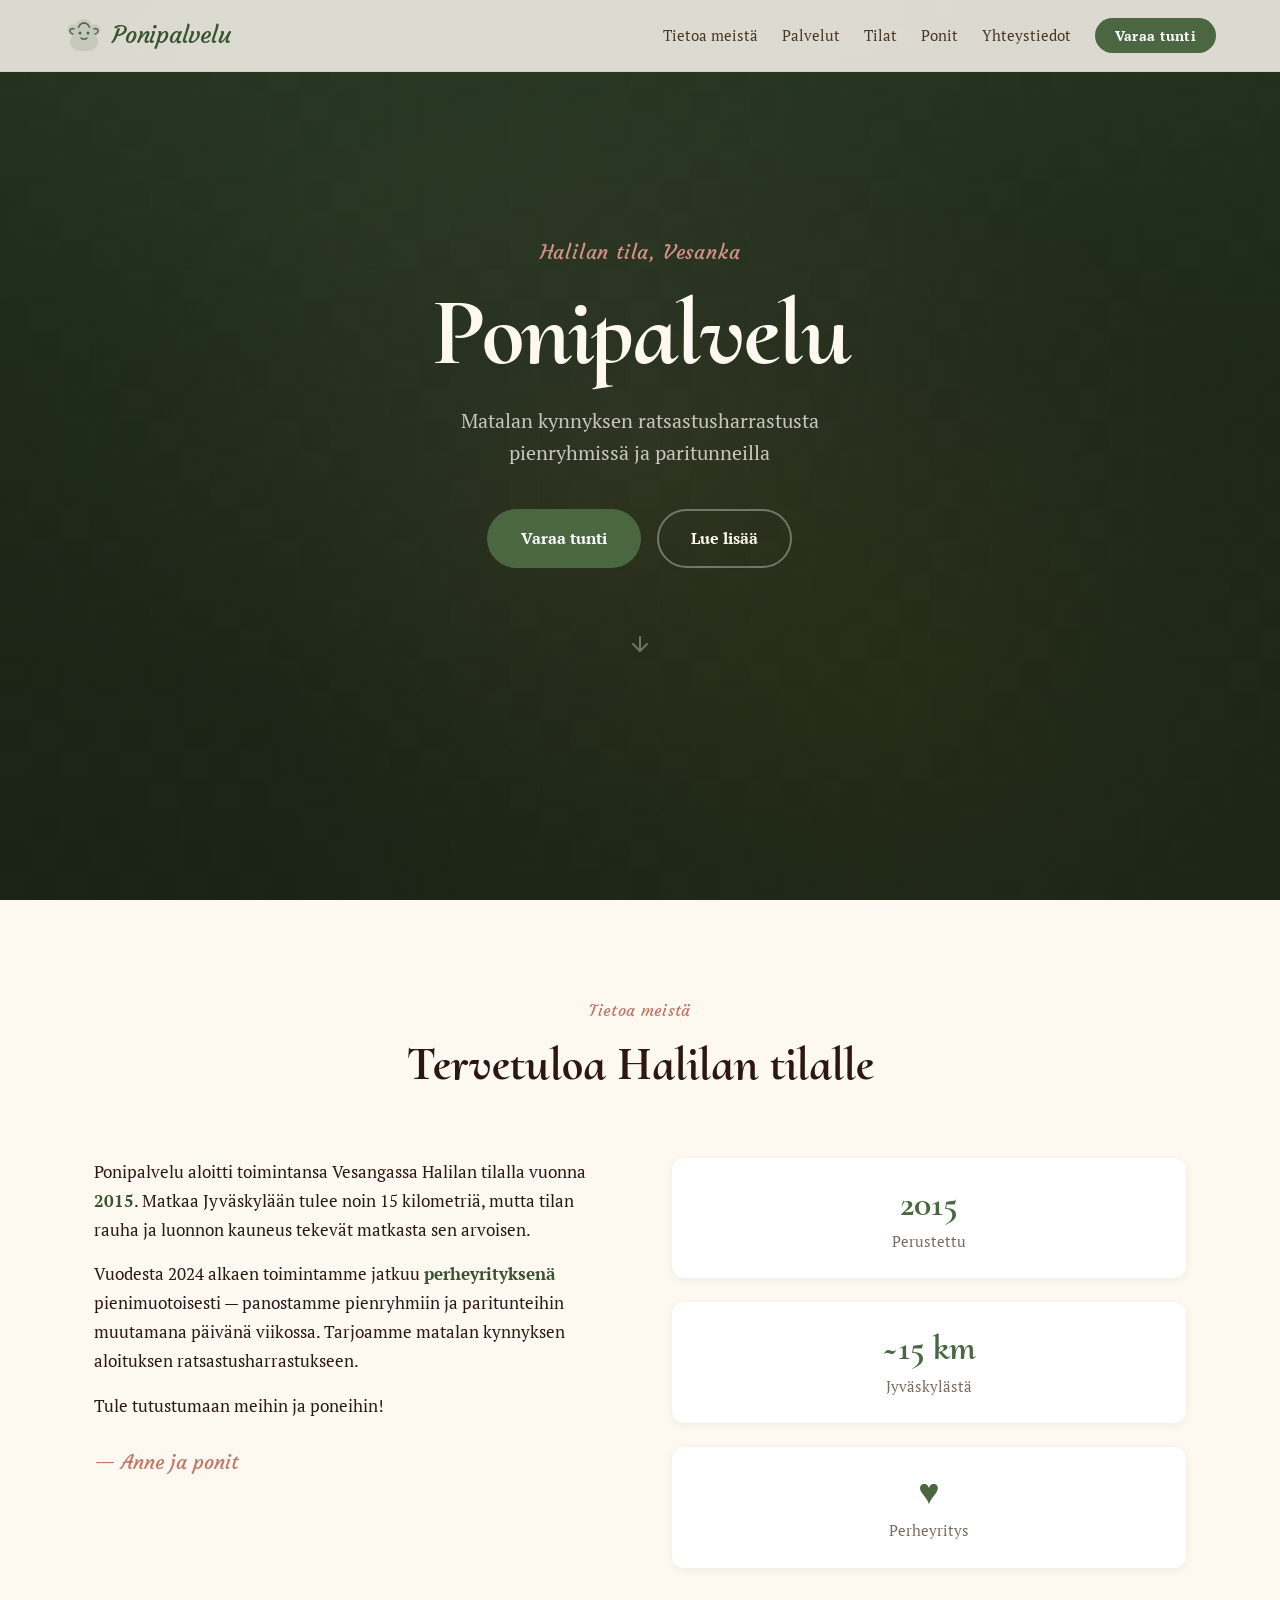
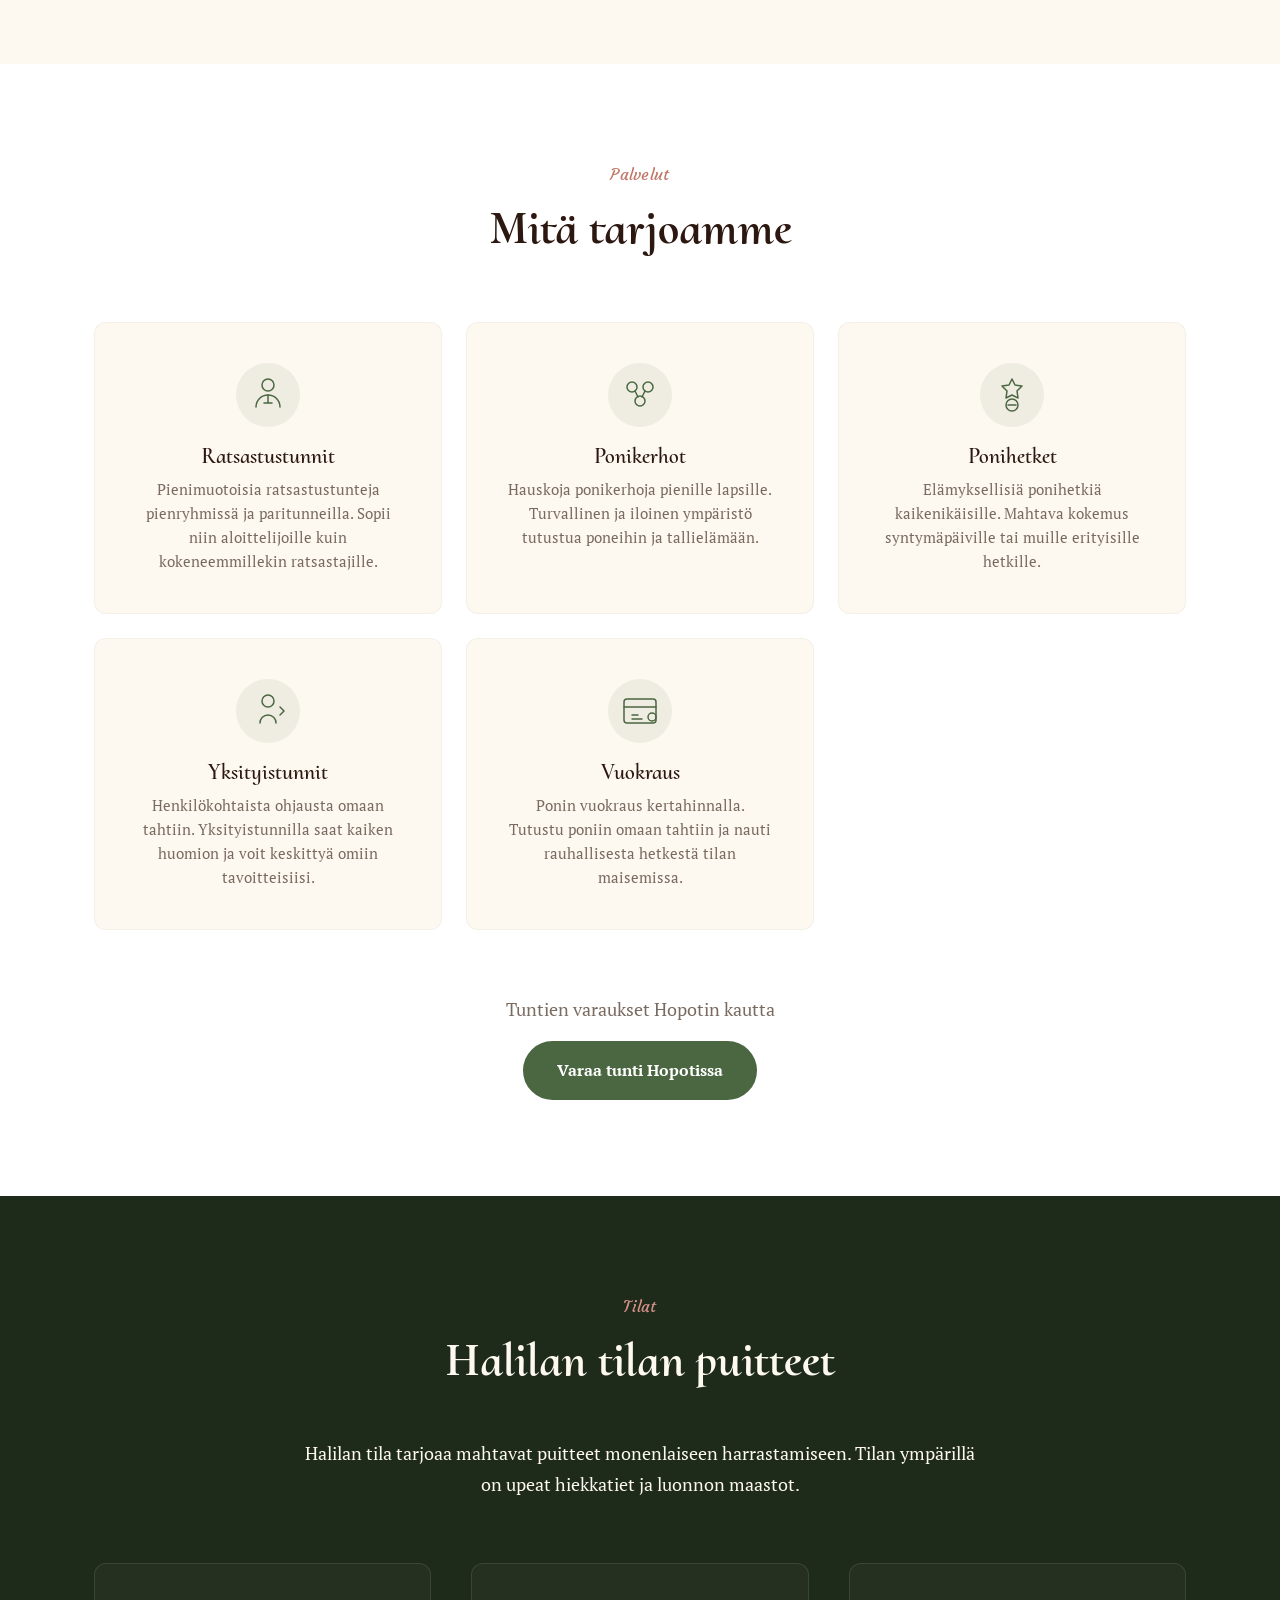
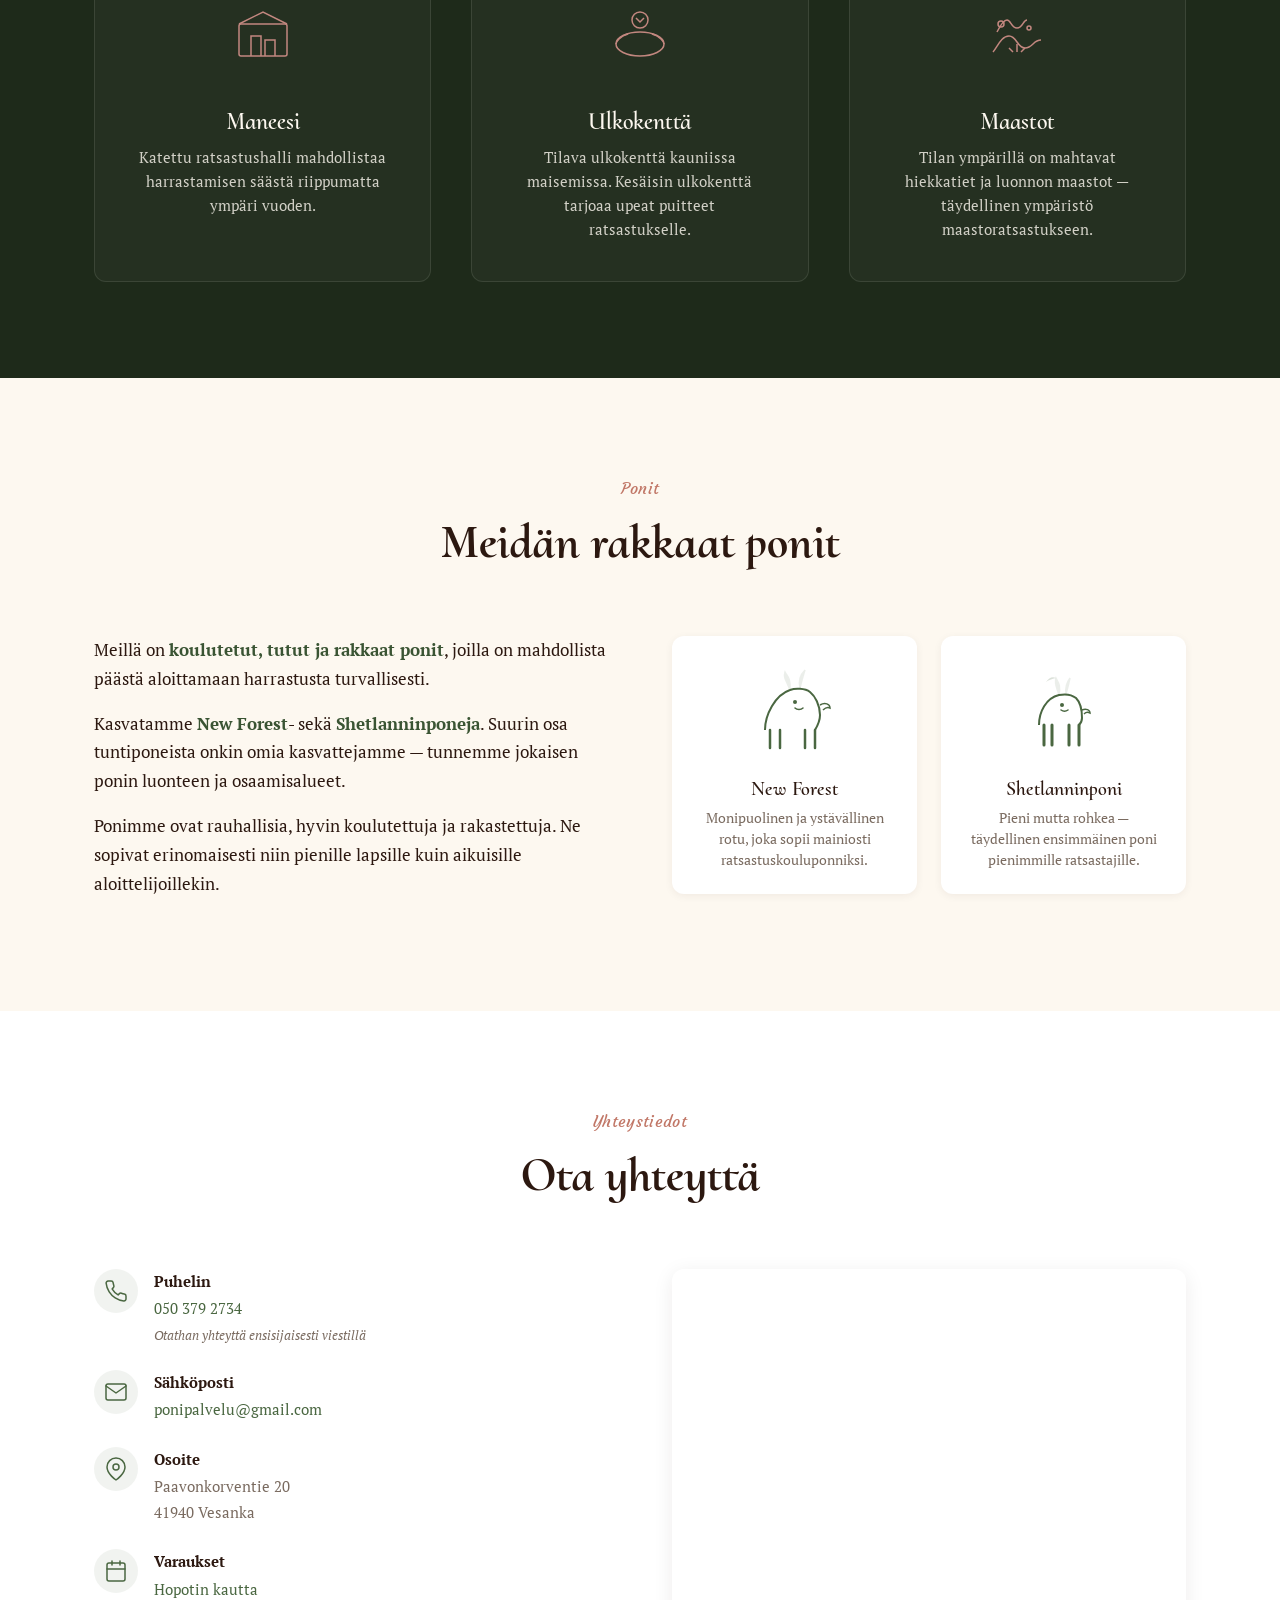
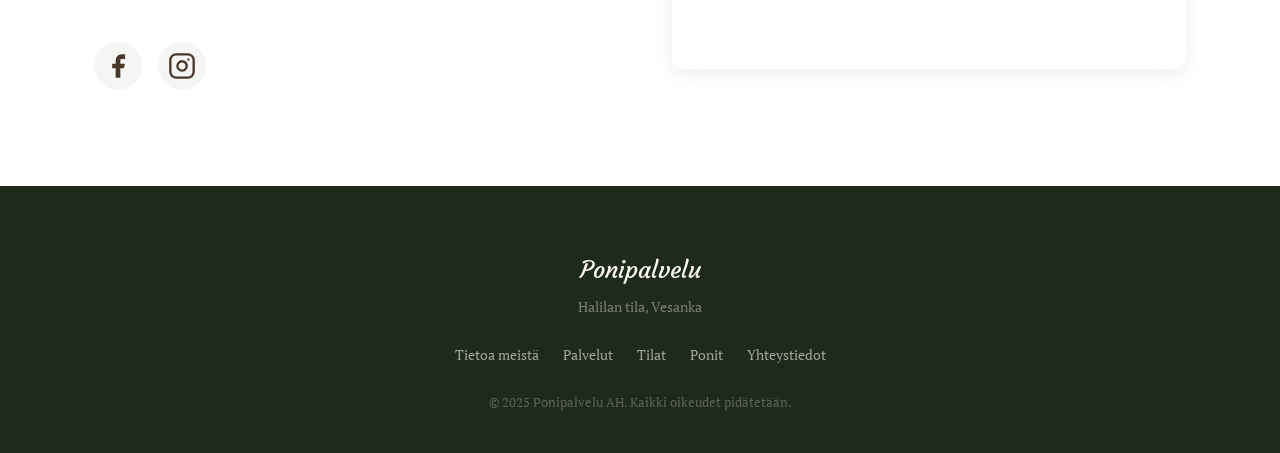
==== index.html @ e5d9fde7 "Test version" ====
<!DOCTYPE html>
<html lang="fi">
<head>
  <meta charset="UTF-8">
  <meta name="viewport" content="width=device-width, initial-scale=1.0">
  <title>Ponipalvelu — Halilan tila, Vesanka</title>
  <meta name="description" content="Ponipalvelu tarjoaa ratsastustunteja, ponikerhoja ja ponihetkiä Halilan tilalla Vesangassa, noin 15 km Jyväskylästä. Matalan kynnyksen aloitus harrastukseen!">
  <meta name="keywords" content="ponipalvelu, ratsastus, ponit, Vesanka, Jyväskylä, ratsastustunnit, ponikerhot, ponihetket, Halilan tila">

  <!-- Open Graph -->
  <meta property="og:title" content="Ponipalvelu — Halilan tila, Vesanka">
  <meta property="og:description" content="Matalan kynnyksen ratsastustunteja ja ponihetkiä Halilan tilalla Vesangassa. Tervetuloa tutustumaan!">
  <meta property="og:type" content="website">
  <meta property="og:url" content="https://ponipalvelu.fi">
  <meta property="og:locale" content="fi_FI">

  <!-- Fonts -->
  <link rel="preconnect" href="https://fonts.googleapis.com">
  <link rel="preconnect" href="https://fonts.gstatic.com" crossorigin>
  <link href="https://fonts.googleapis.com/css2?family=Cormorant+Upright:wght@400;500;600;700&family=Courgette&family=PT+Serif:ital,wght@0,400;0,700;1,400&display=swap" rel="stylesheet">

  <link rel="stylesheet" href="styles.css">
</head>
<body>

  <!-- Navigation -->
  <header class="site-header" id="siteHeader">
    <nav class="nav-container">
      <a href="#hero" class="nav-logo">
        <span class="logo-icon">
          <svg viewBox="0 0 40 40" width="40" height="40" fill="none" xmlns="http://www.w3.org/2000/svg" aria-hidden="true">
            <path d="M20 4C16 4 13 7 12 10C10 9 7 9 5 11C3 13 3 16 5 18L8 21C6 24 5 28 7 31C9 34 13 36 17 36H23C27 36 31 34 33 31C35 28 34 24 32 21L35 18C37 16 37 13 35 11C33 9 30 9 28 10C27 7 24 4 20 4Z" fill="currentColor" opacity="0.15"/>
            <path d="M20 8C17.5 8 15.5 10 14.5 12.5" stroke="currentColor" stroke-width="1.5" stroke-linecap="round"/>
            <path d="M20 8C22.5 8 24.5 10 25.5 12.5" stroke="currentColor" stroke-width="1.5" stroke-linecap="round"/>
            <circle cx="16" cy="18" r="1.5" fill="currentColor"/>
            <circle cx="24" cy="18" r="1.5" fill="currentColor"/>
            <path d="M17 23C18 24.5 22 24.5 23 23" stroke="currentColor" stroke-width="1.5" stroke-linecap="round"/>
            <path d="M10 14C8 13 6 14 6 16C6 17.5 7.5 19 9 19" stroke="currentColor" stroke-width="1.5" stroke-linecap="round"/>
            <path d="M30 14C32 13 34 14 34 16C34 17.5 32.5 19 31 19" stroke="currentColor" stroke-width="1.5" stroke-linecap="round"/>
          </svg>
        </span>
        <span class="logo-text">Ponipalvelu</span>
      </a>

      <button class="nav-toggle" id="navToggle" aria-label="Avaa valikko" aria-expanded="false">
        <span class="hamburger-line"></span>
        <span class="hamburger-line"></span>
        <span class="hamburger-line"></span>
      </button>

      <ul class="nav-links" id="navLinks">
        <li><a href="#tietoa">Tietoa meistä</a></li>
        <li><a href="#palvelut">Palvelut</a></li>
        <li><a href="#tilat">Tilat</a></li>
        <li><a href="#ponit">Ponit</a></li>
        <li><a href="#yhteystiedot">Yhteystiedot</a></li>
        <li><a href="https://hopoti.com/stable/Ponipalvelu" target="_blank" rel="noopener" class="nav-cta">Varaa tunti</a></li>
      </ul>
    </nav>
  </header>

  <!-- Hero -->
  <section class="hero" id="hero">
    <div class="hero-overlay"></div>
    <div class="hero-content">
      <p class="hero-subtitle reveal">Halilan tila, Vesanka</p>
      <h1 class="hero-title reveal">Ponipalvelu</h1>
      <p class="hero-tagline reveal">Matalan kynnyksen ratsastusharrastusta<br>pienryhmissä ja paritunneilla</p>
      <div class="hero-actions reveal">
        <a href="https://hopoti.com/stable/Ponipalvelu" target="_blank" rel="noopener" class="btn btn-primary">Varaa tunti</a>
        <a href="#tietoa" class="btn btn-outline">Lue lisää</a>
      </div>
      <div class="hero-scroll-hint reveal">
        <svg width="24" height="24" viewBox="0 0 24 24" fill="none" stroke="currentColor" stroke-width="2" stroke-linecap="round" aria-hidden="true">
          <path d="M12 5v14M5 12l7 7 7-7"/>
        </svg>
      </div>
    </div>
  </section>

  <!-- About -->
  <section class="section section-cream" id="tietoa">
    <div class="container">
      <div class="section-header reveal">
        <span class="section-label">Tietoa meistä</span>
        <h2 class="section-title">Tervetuloa Halilan tilalle</h2>
      </div>
      <div class="about-grid">
        <div class="about-text reveal">
          <p>Ponipalvelu aloitti toimintansa Vesangassa Halilan tilalla vuonna <strong>2015</strong>. Matkaa Jyväskylään tulee noin 15 kilometriä, mutta tilan rauha ja luonnon kauneus tekevät matkasta sen arvoisen.</p>
          <p>Vuodesta 2024 alkaen toimintamme jatkuu <strong>perheyrityksenä</strong> pienimuotoisesti — panostamme pienryhmiin ja paritunteihin muutamana päivänä viikossa. Tarjoamme matalan kynnyksen aloituksen ratsastusharrastukseen.</p>
          <p>Tule tutustumaan meihin ja poneihin!</p>
          <p class="about-signature">— Anne ja ponit</p>
        </div>
        <div class="about-stats reveal">
          <div class="stat-card">
            <span class="stat-number">2015</span>
            <span class="stat-label">Perustettu</span>
          </div>
          <div class="stat-card">
            <span class="stat-number">~15 km</span>
            <span class="stat-label">Jyväskylästä</span>
          </div>
          <div class="stat-card">
            <span class="stat-number">♥</span>
            <span class="stat-label">Perheyritys</span>
          </div>
        </div>
      </div>
    </div>
  </section>

  <!-- Services -->
  <section class="section section-white" id="palvelut">
    <div class="container">
      <div class="section-header reveal">
        <span class="section-label">Palvelut</span>
        <h2 class="section-title">Mitä tarjoamme</h2>
      </div>
      <div class="services-grid">

        <div class="service-card reveal">
          <div class="service-icon">
            <svg viewBox="0 0 48 48" width="48" height="48" fill="none" stroke="currentColor" stroke-width="1.5" stroke-linecap="round" stroke-linejoin="round" aria-hidden="true">
              <circle cx="24" cy="14" r="6"/>
              <path d="M12 36c0-6.627 5.373-12 12-12s12 5.373 12 12"/>
              <path d="M24 24v8M20 32h8"/>
            </svg>
          </div>
          <h3>Ratsastustunnit</h3>
          <p>Pienimuotoisia ratsastustunteja pienryhmissä ja paritunneilla. Sopii niin aloittelijoille kuin kokeneemmillekin ratsastajille.</p>
        </div>

        <div class="service-card reveal">
          <div class="service-icon">
            <svg viewBox="0 0 48 48" width="48" height="48" fill="none" stroke="currentColor" stroke-width="1.5" stroke-linecap="round" stroke-linejoin="round" aria-hidden="true">
              <circle cx="16" cy="16" r="5"/>
              <circle cx="32" cy="16" r="5"/>
              <circle cx="24" cy="30" r="5"/>
              <path d="M19 20l3 6M29 20l-3 6"/>
            </svg>
          </div>
          <h3>Ponikerhot</h3>
          <p>Hauskoja ponikerhoja pienille lapsille. Turvallinen ja iloinen ympäristö tutustua poneihin ja tallielämään.</p>
        </div>

        <div class="service-card reveal">
          <div class="service-icon">
            <svg viewBox="0 0 48 48" width="48" height="48" fill="none" stroke="currentColor" stroke-width="1.5" stroke-linecap="round" stroke-linejoin="round" aria-hidden="true">
              <path d="M24 8l3 6 7 1-5 5 1 7-6-3-6 3 1-7-5-5 7-1z"/>
              <circle cx="24" cy="34" r="6"/>
              <path d="M20 34h8"/>
            </svg>
          </div>
          <h3>Ponihetket</h3>
          <p>Elämyksellisiä ponihetkiä kaikenikäisille. Mahtava kokemus syntymäpäiville tai muille erityisille hetkille.</p>
        </div>

        <div class="service-card reveal">
          <div class="service-icon">
            <svg viewBox="0 0 48 48" width="48" height="48" fill="none" stroke="currentColor" stroke-width="1.5" stroke-linecap="round" stroke-linejoin="round" aria-hidden="true">
              <circle cx="24" cy="14" r="6"/>
              <path d="M16 36c0-4.418 3.582-8 8-8s8 3.582 8 8"/>
              <path d="M36 20l4 4-4 4"/>
            </svg>
          </div>
          <h3>Yksityistunnit</h3>
          <p>Henkilökohtaista ohjausta omaan tahtiin. Yksityistunnilla saat kaiken huomion ja voit keskittyä omiin tavoitteisiisi.</p>
        </div>

        <div class="service-card reveal">
          <div class="service-icon">
            <svg viewBox="0 0 48 48" width="48" height="48" fill="none" stroke="currentColor" stroke-width="1.5" stroke-linecap="round" stroke-linejoin="round" aria-hidden="true">
              <rect x="8" y="12" width="32" height="24" rx="3"/>
              <path d="M8 20h32M16 28h6M16 32h10"/>
              <circle cx="36" cy="30" r="4"/>
            </svg>
          </div>
          <h3>Vuokraus</h3>
          <p>Ponin vuokraus kertahinnalla. Tutustu poniin omaan tahtiin ja nauti rauhallisesta hetkestä tilan maisemissa.</p>
        </div>

      </div>

      <div class="services-cta reveal">
        <p>Tuntien varaukset Hopotin kautta</p>
        <a href="https://hopoti.com/stable/Ponipalvelu" target="_blank" rel="noopener" class="btn btn-primary">Varaa tunti Hopotissa</a>
      </div>
    </div>
  </section>

  <!-- Facilities -->
  <section class="section section-dark" id="tilat">
    <div class="container">
      <div class="section-header reveal">
        <span class="section-label">Tilat</span>
        <h2 class="section-title">Halilan tilan puitteet</h2>
      </div>
      <p class="section-intro reveal">Halilan tila tarjoaa mahtavat puitteet monenlaiseen harrastamiseen. Tilan ympärillä on upeat hiekkatiet ja luonnon maastot.</p>
      <div class="facilities-grid">

        <div class="facility-card reveal">
          <div class="facility-icon">
            <svg viewBox="0 0 64 64" width="64" height="64" fill="none" stroke="currentColor" stroke-width="1.5" aria-hidden="true">
              <rect x="8" y="20" width="48" height="32" rx="2"/>
              <path d="M8 20L32 8l24 12"/>
              <path d="M20 52V32h10v20M34 52V36h10v16"/>
            </svg>
          </div>
          <h3>Maneesi</h3>
          <p>Katettu ratsastushalli mahdollistaa harrastamisen säästä riippumatta ympäri vuoden.</p>
        </div>

        <div class="facility-card reveal">
          <div class="facility-icon">
            <svg viewBox="0 0 64 64" width="64" height="64" fill="none" stroke="currentColor" stroke-width="1.5" aria-hidden="true">
              <ellipse cx="32" cy="40" rx="24" ry="12"/>
              <path d="M8 40c0-2 4-8 12-10M56 40c0-2-4-8-12-10"/>
              <circle cx="32" cy="16" r="8"/>
              <path d="M28 14l4 4 4-4"/>
            </svg>
          </div>
          <h3>Ulkokenttä</h3>
          <p>Tilava ulkokenttä kauniissa maisemissa. Kesäisin ulkokenttä tarjoaa upeat puitteet ratsastukselle.</p>
        </div>

        <div class="facility-card reveal">
          <div class="facility-icon">
            <svg viewBox="0 0 64 64" width="64" height="64" fill="none" stroke="currentColor" stroke-width="1.5" aria-hidden="true">
              <path d="M8 48c4-4 8-16 16-16s8 12 16 12 8-8 16-8"/>
              <path d="M12 28c2-4 6-12 10-12s4 8 10 8 6-8 10-8"/>
              <circle cx="16" cy="20" r="3"/>
              <circle cx="44" cy="24" r="2"/>
              <path d="M32 40v8M24 44l4 4M40 44l-4 4"/>
            </svg>
          </div>
          <h3>Maastot</h3>
          <p>Tilan ympärillä on mahtavat hiekkatiet ja luonnon maastot — täydellinen ympäristö maastoratsastukseen.</p>
        </div>

      </div>
    </div>
  </section>

  <!-- Ponies -->
  <section class="section section-cream" id="ponit">
    <div class="container">
      <div class="section-header reveal">
        <span class="section-label">Ponit</span>
        <h2 class="section-title">Meidän rakkaat ponit</h2>
      </div>
      <div class="ponies-content">
        <div class="ponies-text reveal">
          <p>Meillä on <strong>koulutetut, tutut ja rakkaat ponit</strong>, joilla on mahdollista päästä aloittamaan harrastusta turvallisesti.</p>
          <p>Kasvatamme <strong>New Forest</strong>- sekä <strong>Shetlanninponeja</strong>. Suurin osa tuntiponeista onkin omia kasvattejamme — tunnemme jokaisen ponin luonteen ja osaamisalueet.</p>
          <p>Ponimme ovat rauhallisia, hyvin koulutettuja ja rakastettuja. Ne sopivat erinomaisesti niin pienille lapsille kuin aikuisille aloittelijoillekin.</p>
        </div>
        <div class="ponies-breeds reveal">
          <div class="breed-card">
            <div class="breed-illustration">
              <svg viewBox="0 0 120 100" width="120" height="100" fill="none" xmlns="http://www.w3.org/2000/svg" aria-hidden="true">
                <path d="M30 70C30 55 40 35 55 30C60 28 70 28 75 32C80 36 85 45 85 55C85 60 83 65 80 70" stroke="currentColor" stroke-width="2"/>
                <path d="M55 30C52 22 48 18 50 12C52 16 56 18 55 30Z" stroke="currentColor" stroke-width="1.5" fill="currentColor" opacity="0.1"/>
                <path d="M65 28C63 20 66 14 70 10C68 16 67 20 65 28Z" stroke="currentColor" stroke-width="1.5" fill="currentColor" opacity="0.1"/>
                <circle cx="60" cy="42" r="2" fill="currentColor"/>
                <path d="M68 48c-2 2-6 2-8 0" stroke="currentColor" stroke-width="1.5" stroke-linecap="round"/>
                <path d="M35 70V88M45 70V88M70 70V88M80 70V88" stroke="currentColor" stroke-width="2.5" stroke-linecap="round"/>
                <path d="M85 45C90 42 95 44 95 48C93 47 90 48 88 50" stroke="currentColor" stroke-width="1.5"/>
              </svg>
            </div>
            <h3>New Forest</h3>
            <p>Monipuolinen ja ystävällinen rotu, joka sopii mainiosti ratsastuskouluponniksi.</p>
          </div>
          <div class="breed-card">
            <div class="breed-illustration">
              <svg viewBox="0 0 120 100" width="120" height="100" fill="none" xmlns="http://www.w3.org/2000/svg" aria-hidden="true">
                <path d="M35 65C35 52 42 38 55 35C60 34 67 34 72 38C76 42 78 50 78 58C78 60 77 63 75 65" stroke="currentColor" stroke-width="2"/>
                <path d="M55 35C53 28 50 24 52 18C54 22 57 25 55 35Z" stroke="currentColor" stroke-width="1.5" fill="currentColor" opacity="0.1"/>
                <path d="M62 34C61 27 63 22 66 18C65 23 64 27 62 34Z" stroke="currentColor" stroke-width="1.5" fill="currentColor" opacity="0.1"/>
                <circle cx="58" cy="45" r="2" fill="currentColor"/>
                <path d="M64 50c-2 1.5-5 1.5-7 0" stroke="currentColor" stroke-width="1.5" stroke-linecap="round"/>
                <path d="M40 65V85M48 65V85M65 65V85M75 65V85" stroke="currentColor" stroke-width="3" stroke-linecap="round"/>
                <path d="M78 50C82 48 86 50 86 53C84 52 82 52 80 54" stroke="currentColor" stroke-width="1.5"/>
                <path d="M52 18C48 16 45 18 42 22C44 20 48 19 52 18Z" fill="currentColor" opacity="0.2"/>
              </svg>
            </div>
            <h3>Shetlanninponi</h3>
            <p>Pieni mutta rohkea — täydellinen ensimmäinen poni pienimmille ratsastajille.</p>
          </div>
        </div>
      </div>
    </div>
  </section>

  <!-- Contact -->
  <section class="section section-white" id="yhteystiedot">
    <div class="container">
      <div class="section-header reveal">
        <span class="section-label">Yhteystiedot</span>
        <h2 class="section-title">Ota yhteyttä</h2>
      </div>
      <div class="contact-grid">

        <div class="contact-info reveal">
          <div class="contact-item">
            <div class="contact-icon">
              <svg viewBox="0 0 24 24" width="24" height="24" fill="none" stroke="currentColor" stroke-width="1.5" stroke-linecap="round" stroke-linejoin="round" aria-hidden="true">
                <path d="M22 16.92v3a2 2 0 01-2.18 2 19.79 19.79 0 01-8.63-3.07 19.5 19.5 0 01-6-6 19.79 19.79 0 01-3.07-8.67A2 2 0 014.11 2h3a2 2 0 012 1.72c.127.96.361 1.903.7 2.81a2 2 0 01-.45 2.11L8.09 9.91a16 16 0 006 6l1.27-1.27a2 2 0 012.11-.45c.907.339 1.85.573 2.81.7A2 2 0 0122 16.92z"/>
              </svg>
            </div>
            <div>
              <strong>Puhelin</strong>
              <a href="tel:+358503792734">050 379 2734</a>
              <span class="contact-note">Otathan yhteyttä ensisijaisesti viestillä</span>
            </div>
          </div>

          <div class="contact-item">
            <div class="contact-icon">
              <svg viewBox="0 0 24 24" width="24" height="24" fill="none" stroke="currentColor" stroke-width="1.5" stroke-linecap="round" stroke-linejoin="round" aria-hidden="true">
                <path d="M4 4h16c1.1 0 2 .9 2 2v12c0 1.1-.9 2-2 2H4c-1.1 0-2-.9-2-2V6c0-1.1.9-2 2-2z"/>
                <polyline points="22,6 12,13 2,6"/>
              </svg>
            </div>
            <div>
              <strong>Sähköposti</strong>
              <a href="mailto:ponipalvelu@gmail.com">ponipalvelu@gmail.com</a>
            </div>
          </div>

          <div class="contact-item">
            <div class="contact-icon">
              <svg viewBox="0 0 24 24" width="24" height="24" fill="none" stroke="currentColor" stroke-width="1.5" stroke-linecap="round" stroke-linejoin="round" aria-hidden="true">
                <path d="M21 10c0 7-9 13-9 13s-9-6-9-13a9 9 0 0118 0z"/>
                <circle cx="12" cy="10" r="3"/>
              </svg>
            </div>
            <div>
              <strong>Osoite</strong>
              <span>Paavonkorventie 20</span>
              <span>41940 Vesanka</span>
            </div>
          </div>

          <div class="contact-item">
            <div class="contact-icon">
              <svg viewBox="0 0 24 24" width="24" height="24" fill="none" stroke="currentColor" stroke-width="1.5" stroke-linecap="round" stroke-linejoin="round" aria-hidden="true">
                <rect x="3" y="4" width="18" height="18" rx="2" ry="2"/>
                <line x1="16" y1="2" x2="16" y2="6"/>
                <line x1="8" y1="2" x2="8" y2="6"/>
                <line x1="3" y1="10" x2="21" y2="10"/>
              </svg>
            </div>
            <div>
              <strong>Varaukset</strong>
              <a href="https://hopoti.com/stable/Ponipalvelu" target="_blank" rel="noopener">Hopotin kautta</a>
            </div>
          </div>

          <div class="contact-social">
            <a href="https://www.facebook.com/ponipalvelu" target="_blank" rel="noopener" aria-label="Facebook">
              <svg viewBox="0 0 24 24" width="28" height="28" fill="currentColor" aria-hidden="true">
                <path d="M18 2h-3a5 5 0 00-5 5v3H7v4h3v8h4v-8h3l1-4h-4V7a1 1 0 011-1h3z"/>
              </svg>
            </a>
            <a href="https://www.instagram.com/ponipalvelu" target="_blank" rel="noopener" aria-label="Instagram">
              <svg viewBox="0 0 24 24" width="28" height="28" fill="none" stroke="currentColor" stroke-width="2" stroke-linecap="round" stroke-linejoin="round" aria-hidden="true">
                <rect x="2" y="2" width="20" height="20" rx="5" ry="5"/>
                <path d="M16 11.37A4 4 0 1112.63 8 4 4 0 0116 11.37z"/>
                <line x1="17.5" y1="6.5" x2="17.51" y2="6.5"/>
              </svg>
            </a>
          </div>
        </div>

        <div class="contact-map reveal">
          <iframe
            src="https://www.google.com/maps/embed?pb=!1m18!1m12!1m3!1d1888.5!2d25.65!3d62.18!2m3!1f0!2f0!3f0!3m2!1i1024!2i768!4f13.1!3m3!1m2!1s0x4685731c97f3d72d%3A0x8e86cccf91eb8e41!2sPaavonkorventie%2020%2C%2041940%20Vesanka!5e0!3m2!1sfi!2sfi!4v1700000000000!5m2!1sfi!2sfi"
            width="100%"
            height="400"
            style="border:0; border-radius: 12px;"
            allowfullscreen=""
            loading="lazy"
            referrerpolicy="no-referrer-when-downgrade"
            title="Ponipalvelun sijainti kartalla">
          </iframe>
        </div>

      </div>
    </div>
  </section>

  <!-- Footer -->
  <footer class="site-footer">
    <div class="container">
      <div class="footer-content">
        <div class="footer-brand">
          <span class="footer-logo">Ponipalvelu</span>
          <p>Halilan tila, Vesanka</p>
        </div>
        <div class="footer-links">
          <a href="#tietoa">Tietoa meistä</a>
          <a href="#palvelut">Palvelut</a>
          <a href="#tilat">Tilat</a>
          <a href="#ponit">Ponit</a>
          <a href="#yhteystiedot">Yhteystiedot</a>
        </div>
        <div class="footer-copy">
          <p>&copy; 2025 Ponipalvelu AH. Kaikki oikeudet pidätetään.</p>
        </div>
      </div>
    </div>
  </footer>

  <script src="script.js"></script>
</body>
</html>
---- styles.css ----
/* ==========================================================================
   Ponipalvelu — Styles
   ========================================================================== */

:root {
  --color-primary: #4A6741;
  --color-primary-light: #5C7E52;
  --color-primary-dark: #3A5433;
  --color-secondary: #8B6914;
  --color-secondary-light: #A37E1F;
  --color-accent: #C17767;
  --color-accent-light: #D4918A;
  --color-cream: #FDF8F0;
  --color-cream-dark: #F5EDE0;
  --color-white: #FFFFFF;
  --color-dark: #2C1810;
  --color-dark-soft: #4A3728;
  --color-dark-muted: #7A6B60;
  --color-dark-bg: #1E2A1A;
  --color-dark-bg-light: #2A3A24;

  --font-heading: 'Cormorant Upright', 'Georgia', serif;
  --font-body: 'PT Serif', 'Georgia', serif;
  --font-accent: 'Courgette', cursive;

  --spacing-xs: 0.5rem;
  --spacing-sm: 1rem;
  --spacing-md: 1.5rem;
  --spacing-lg: 2.5rem;
  --spacing-xl: 4rem;
  --spacing-2xl: 6rem;

  --radius-sm: 8px;
  --radius-md: 12px;
  --radius-lg: 20px;

  --shadow-sm: 0 2px 8px rgba(44, 24, 16, 0.06);
  --shadow-md: 0 4px 20px rgba(44, 24, 16, 0.08);
  --shadow-lg: 0 8px 40px rgba(44, 24, 16, 0.12);
  --shadow-xl: 0 16px 60px rgba(44, 24, 16, 0.16);

  --transition-fast: 0.2s ease;
  --transition-base: 0.3s ease;
  --transition-slow: 0.5s ease;

  --header-height: 72px;
}

/* ==========================================================================
   Reset & Base
   ========================================================================== */

*,
*::before,
*::after {
  box-sizing: border-box;
  margin: 0;
  padding: 0;
}

html {
  scroll-behavior: smooth;
  scroll-padding-top: var(--header-height);
}

body {
  font-family: var(--font-body);
  font-size: 1.0625rem;
  line-height: 1.7;
  color: var(--color-dark);
  background-color: var(--color-cream);
  -webkit-font-smoothing: antialiased;
  -moz-osx-font-smoothing: grayscale;
  overflow-x: hidden;
}

img {
  max-width: 100%;
  height: auto;
  display: block;
}

a {
  color: var(--color-primary);
  text-decoration: none;
  transition: color var(--transition-fast);
}

a:hover {
  color: var(--color-primary-light);
}

h1, h2, h3, h4, h5, h6 {
  font-family: var(--font-heading);
  font-weight: 600;
  line-height: 1.2;
  color: var(--color-dark);
}

strong {
  font-weight: 700;
  color: var(--color-primary-dark);
}

/* ==========================================================================
   Layout
   ========================================================================== */

.container {
  width: 100%;
  max-width: 1140px;
  margin: 0 auto;
  padding: 0 var(--spacing-md);
}

.section {
  padding: var(--spacing-2xl) 0;
}

.section-cream {
  background-color: var(--color-cream);
}

.section-white {
  background-color: var(--color-white);
}

.section-dark {
  background-color: var(--color-dark-bg);
  color: var(--color-cream);
}

.section-dark h2,
.section-dark h3 {
  color: var(--color-cream);
}

.section-dark strong {
  color: var(--color-accent-light);
}

/* ==========================================================================
   Section Headers
   ========================================================================== */

.section-header {
  text-align: center;
  margin-bottom: var(--spacing-xl);
}

.section-label {
  display: inline-block;
  font-family: var(--font-accent);
  font-size: 1rem;
  color: var(--color-accent);
  letter-spacing: 0.02em;
  margin-bottom: var(--spacing-xs);
}

.section-dark .section-label {
  color: var(--color-accent-light);
}

.section-title {
  font-size: clamp(2rem, 4vw, 3rem);
  font-weight: 700;
  margin-top: 0.25rem;
}

.section-intro {
  text-align: center;
  max-width: 680px;
  margin: -1rem auto var(--spacing-xl);
  font-size: 1.125rem;
  opacity: 0.9;
}

/* ==========================================================================
   Header / Navigation
   ========================================================================== */

.site-header {
  position: fixed;
  top: 0;
  left: 0;
  right: 0;
  z-index: 1000;
  height: var(--header-height);
  background: rgba(253, 248, 240, 0.85);
  backdrop-filter: blur(12px);
  -webkit-backdrop-filter: blur(12px);
  border-bottom: 1px solid rgba(44, 24, 16, 0.06);
  transition: background var(--transition-base), box-shadow var(--transition-base);
}

.site-header.scrolled {
  background: rgba(253, 248, 240, 0.95);
  box-shadow: var(--shadow-sm);
}

.nav-container {
  display: flex;
  align-items: center;
  justify-content: space-between;
  height: 100%;
  max-width: 1200px;
  margin: 0 auto;
  padding: 0 var(--spacing-md);
}

.nav-logo {
  display: flex;
  align-items: center;
  gap: 0.5rem;
  color: var(--color-primary-dark);
  text-decoration: none;
  transition: color var(--transition-fast);
}

.nav-logo:hover {
  color: var(--color-primary);
}

.logo-icon {
  color: var(--color-primary);
  display: flex;
}

.logo-text {
  font-family: var(--font-accent);
  font-size: 1.5rem;
  letter-spacing: -0.01em;
}

.nav-links {
  display: flex;
  align-items: center;
  gap: var(--spacing-md);
  list-style: none;
}

.nav-links a {
  font-family: var(--font-body);
  font-size: 0.9375rem;
  color: var(--color-dark-soft);
  text-decoration: none;
  padding: 0.25rem 0;
  position: relative;
  transition: color var(--transition-fast);
}

.nav-links a:not(.nav-cta)::after {
  content: '';
  position: absolute;
  bottom: 0;
  left: 0;
  width: 0;
  height: 2px;
  background: var(--color-primary);
  border-radius: 1px;
  transition: width var(--transition-base);
}

.nav-links a:not(.nav-cta):hover::after {
  width: 100%;
}

.nav-links a:hover {
  color: var(--color-primary);
}

.nav-cta {
  background: var(--color-primary);
  color: var(--color-white) !important;
  padding: 0.5rem 1.25rem !important;
  border-radius: 50px;
  font-weight: 700;
  font-size: 0.875rem !important;
  letter-spacing: 0.02em;
  transition: background var(--transition-fast), transform var(--transition-fast) !important;
}

.nav-cta:hover {
  background: var(--color-primary-light) !important;
  transform: translateY(-1px);
}

.nav-cta::after {
  display: none !important;
}

/* Hamburger */
.nav-toggle {
  display: none;
  flex-direction: column;
  gap: 5px;
  background: none;
  border: none;
  cursor: pointer;
  padding: 8px;
  z-index: 1001;
}

.hamburger-line {
  display: block;
  width: 24px;
  height: 2px;
  background: var(--color-dark);
  border-radius: 2px;
  transition: transform var(--transition-base), opacity var(--transition-base);
}

.nav-toggle[aria-expanded="true"] .hamburger-line:nth-child(1) {
  transform: translateY(7px) rotate(45deg);
}

.nav-toggle[aria-expanded="true"] .hamburger-line:nth-child(2) {
  opacity: 0;
}

.nav-toggle[aria-expanded="true"] .hamburger-line:nth-child(3) {
  transform: translateY(-7px) rotate(-45deg);
}

/* ==========================================================================
   Hero
   ========================================================================== */

.hero {
  position: relative;
  min-height: 100vh;
  display: flex;
  align-items: center;
  justify-content: center;
  text-align: center;
  overflow: hidden;
  background:
    radial-gradient(ellipse at 30% 20%, rgba(74, 103, 65, 0.15) 0%, transparent 50%),
    radial-gradient(ellipse at 70% 80%, rgba(139, 105, 20, 0.1) 0%, transparent 50%),
    radial-gradient(ellipse at 50% 50%, rgba(193, 119, 103, 0.08) 0%, transparent 60%),
    linear-gradient(180deg, #2A3A24 0%, #1E2A1A 40%, #1A2416 100%);
}

.hero::before {
  content: '';
  position: absolute;
  inset: 0;
  background:
    repeating-conic-gradient(rgba(255,255,255,0.01) 0% 25%, transparent 0% 50%) 0 0 / 60px 60px;
  opacity: 0.5;
}

.hero-overlay {
  position: absolute;
  inset: 0;
  background: radial-gradient(circle at center, transparent 0%, rgba(26, 36, 22, 0.4) 100%);
}

.hero-content {
  position: relative;
  z-index: 1;
  padding: var(--spacing-xl) var(--spacing-md);
  max-width: 700px;
}

.hero-subtitle {
  font-family: var(--font-accent);
  font-size: clamp(1rem, 2.5vw, 1.25rem);
  color: var(--color-accent-light);
  margin-bottom: var(--spacing-sm);
  letter-spacing: 0.04em;
}

.hero-title {
  font-family: var(--font-heading);
  font-size: clamp(3.5rem, 10vw, 6rem);
  font-weight: 700;
  color: var(--color-cream);
  line-height: 1;
  margin-bottom: var(--spacing-md);
  letter-spacing: -0.02em;
}

.hero-tagline {
  font-family: var(--font-body);
  font-size: clamp(1rem, 2vw, 1.25rem);
  color: rgba(253, 248, 240, 0.75);
  line-height: 1.6;
  margin-bottom: var(--spacing-lg);
}

.hero-actions {
  display: flex;
  gap: var(--spacing-sm);
  justify-content: center;
  flex-wrap: wrap;
}

.hero-scroll-hint {
  margin-top: var(--spacing-xl);
  color: rgba(253, 248, 240, 0.35);
  animation: bounce 2.5s infinite;
}

@keyframes bounce {
  0%, 100% { transform: translateY(0); }
  50% { transform: translateY(8px); }
}

/* ==========================================================================
   Buttons
   ========================================================================== */

.btn {
  display: inline-flex;
  align-items: center;
  gap: 0.5rem;
  padding: 0.875rem 2rem;
  font-family: var(--font-body);
  font-size: 1rem;
  font-weight: 700;
  border-radius: 50px;
  text-decoration: none;
  transition: all var(--transition-base);
  cursor: pointer;
  border: 2px solid transparent;
}

.btn-primary {
  background: var(--color-primary);
  color: var(--color-white);
  border-color: var(--color-primary);
}

.btn-primary:hover {
  background: var(--color-primary-light);
  border-color: var(--color-primary-light);
  color: var(--color-white);
  transform: translateY(-2px);
  box-shadow: 0 6px 24px rgba(74, 103, 65, 0.3);
}

.btn-outline {
  background: transparent;
  color: var(--color-cream);
  border-color: rgba(253, 248, 240, 0.35);
}

.btn-outline:hover {
  background: rgba(253, 248, 240, 0.1);
  border-color: rgba(253, 248, 240, 0.6);
  color: var(--color-cream);
  transform: translateY(-2px);
}

/* ==========================================================================
   About Section
   ========================================================================== */

.about-grid {
  display: grid;
  grid-template-columns: 1fr 1fr;
  gap: var(--spacing-xl);
  align-items: start;
}

.about-text p {
  margin-bottom: var(--spacing-sm);
}

.about-text p:last-of-type {
  margin-bottom: var(--spacing-md);
}

.about-signature {
  font-family: var(--font-accent);
  font-size: 1.25rem;
  color: var(--color-accent);
  margin-top: var(--spacing-md) !important;
}

.about-stats {
  display: grid;
  grid-template-columns: 1fr;
  gap: var(--spacing-md);
}

.stat-card {
  background: var(--color-white);
  padding: var(--spacing-md) var(--spacing-lg);
  border-radius: var(--radius-md);
  text-align: center;
  box-shadow: var(--shadow-sm);
  transition: transform var(--transition-base), box-shadow var(--transition-base);
}

.stat-card:hover {
  transform: translateY(-3px);
  box-shadow: var(--shadow-md);
}

.stat-number {
  display: block;
  font-family: var(--font-heading);
  font-size: 2.25rem;
  font-weight: 700;
  color: var(--color-primary);
  line-height: 1.2;
}

.stat-label {
  font-size: 0.9375rem;
  color: var(--color-dark-muted);
  margin-top: 0.25rem;
  display: block;
}

/* ==========================================================================
   Services Section
   ========================================================================== */

.services-grid {
  display: grid;
  grid-template-columns: repeat(auto-fit, minmax(280px, 1fr));
  gap: var(--spacing-md);
}

.service-card {
  background: var(--color-cream);
  padding: var(--spacing-lg);
  border-radius: var(--radius-md);
  text-align: center;
  transition: transform var(--transition-base), box-shadow var(--transition-base);
  border: 1px solid rgba(44, 24, 16, 0.04);
}

.service-card:hover {
  transform: translateY(-4px);
  box-shadow: var(--shadow-lg);
}

.service-icon {
  width: 64px;
  height: 64px;
  margin: 0 auto var(--spacing-sm);
  color: var(--color-primary);
  background: rgba(74, 103, 65, 0.08);
  border-radius: 50%;
  display: flex;
  align-items: center;
  justify-content: center;
  padding: 8px;
  transition: background var(--transition-base), color var(--transition-base);
}

.service-card:hover .service-icon {
  background: var(--color-primary);
  color: var(--color-white);
}

.service-card h3 {
  font-size: 1.375rem;
  margin-bottom: var(--spacing-xs);
}

.service-card p {
  font-size: 0.9375rem;
  color: var(--color-dark-muted);
  line-height: 1.6;
}

.services-cta {
  text-align: center;
  margin-top: var(--spacing-xl);
}

.services-cta p {
  font-size: 1.125rem;
  color: var(--color-dark-muted);
  margin-bottom: var(--spacing-sm);
}

/* ==========================================================================
   Facilities Section
   ========================================================================== */

.facilities-grid {
  display: grid;
  grid-template-columns: repeat(3, 1fr);
  gap: var(--spacing-lg);
}

.facility-card {
  text-align: center;
  padding: var(--spacing-lg);
  border: 1px solid rgba(253, 248, 240, 0.1);
  border-radius: var(--radius-md);
  background: rgba(253, 248, 240, 0.03);
  transition: background var(--transition-base), border-color var(--transition-base), transform var(--transition-base);
}

.facility-card:hover {
  background: rgba(253, 248, 240, 0.06);
  border-color: rgba(253, 248, 240, 0.2);
  transform: translateY(-4px);
}

.facility-icon {
  width: 80px;
  height: 80px;
  margin: 0 auto var(--spacing-md);
  color: var(--color-accent-light);
  opacity: 0.9;
}

.facility-card h3 {
  font-size: 1.5rem;
  margin-bottom: var(--spacing-xs);
}

.facility-card p {
  font-size: 0.9375rem;
  opacity: 0.8;
  line-height: 1.6;
}

/* ==========================================================================
   Ponies Section
   ========================================================================== */

.ponies-content {
  display: grid;
  grid-template-columns: 1fr 1fr;
  gap: var(--spacing-xl);
  align-items: start;
}

.ponies-text p {
  margin-bottom: var(--spacing-sm);
}

.ponies-breeds {
  display: grid;
  grid-template-columns: 1fr 1fr;
  gap: var(--spacing-md);
}

.breed-card {
  background: var(--color-white);
  padding: var(--spacing-md);
  border-radius: var(--radius-md);
  text-align: center;
  box-shadow: var(--shadow-sm);
  transition: transform var(--transition-base), box-shadow var(--transition-base);
}

.breed-card:hover {
  transform: translateY(-4px);
  box-shadow: var(--shadow-md);
}

.breed-illustration {
  color: var(--color-primary);
  margin-bottom: var(--spacing-xs);
}

.breed-card h3 {
  font-size: 1.25rem;
  margin-bottom: 0.375rem;
}

.breed-card p {
  font-size: 0.875rem;
  color: var(--color-dark-muted);
  line-height: 1.5;
}

/* ==========================================================================
   Contact Section
   ========================================================================== */

.contact-grid {
  display: grid;
  grid-template-columns: 1fr 1fr;
  gap: var(--spacing-xl);
  align-items: start;
}

.contact-info {
  display: flex;
  flex-direction: column;
  gap: var(--spacing-md);
}

.contact-item {
  display: flex;
  align-items: flex-start;
  gap: var(--spacing-sm);
}

.contact-icon {
  flex-shrink: 0;
  width: 44px;
  height: 44px;
  display: flex;
  align-items: center;
  justify-content: center;
  background: rgba(74, 103, 65, 0.08);
  border-radius: 50%;
  color: var(--color-primary);
}

.contact-item div:last-child {
  display: flex;
  flex-direction: column;
}

.contact-item strong {
  font-size: 0.9375rem;
  color: var(--color-dark);
  margin-bottom: 0.125rem;
}

.contact-item a {
  color: var(--color-primary);
  font-size: 0.9375rem;
}

.contact-item span {
  font-size: 0.9375rem;
  color: var(--color-dark-muted);
}

.contact-note {
  font-size: 0.8125rem !important;
  font-style: italic;
  color: var(--color-dark-muted) !important;
  margin-top: 0.125rem;
}

.contact-social {
  display: flex;
  gap: var(--spacing-sm);
  margin-top: var(--spacing-sm);
}

.contact-social a {
  width: 48px;
  height: 48px;
  display: flex;
  align-items: center;
  justify-content: center;
  border-radius: 50%;
  color: var(--color-dark-soft);
  background: rgba(74, 103, 65, 0.06);
  transition: background var(--transition-fast), color var(--transition-fast), transform var(--transition-fast);
}

.contact-social a:hover {
  background: var(--color-primary);
  color: var(--color-white);
  transform: translateY(-2px);
}

.contact-map {
  border-radius: var(--radius-md);
  overflow: hidden;
  box-shadow: var(--shadow-md);
}

.contact-map iframe {
  display: block;
}

/* ==========================================================================
   Footer
   ========================================================================== */

.site-footer {
  background: var(--color-dark-bg);
  color: rgba(253, 248, 240, 0.7);
  padding: var(--spacing-xl) 0 var(--spacing-lg);
}

.footer-content {
  display: flex;
  flex-direction: column;
  align-items: center;
  text-align: center;
  gap: var(--spacing-md);
}

.footer-logo {
  font-family: var(--font-accent);
  font-size: 1.5rem;
  color: var(--color-cream);
}

.footer-brand p {
  font-size: 0.875rem;
  margin-top: 0.25rem;
  opacity: 0.6;
}

.footer-links {
  display: flex;
  gap: var(--spacing-md);
  flex-wrap: wrap;
  justify-content: center;
}

.footer-links a {
  color: rgba(253, 248, 240, 0.6);
  font-size: 0.875rem;
  transition: color var(--transition-fast);
}

.footer-links a:hover {
  color: var(--color-cream);
}

.footer-copy p {
  font-size: 0.8125rem;
  opacity: 0.4;
}

/* ==========================================================================
   Scroll Reveal Animations
   ========================================================================== */

.reveal {
  opacity: 0;
  transform: translateY(30px);
  transition: opacity 0.7s ease, transform 0.7s ease;
}

.reveal.visible {
  opacity: 1;
  transform: translateY(0);
}

.reveal:nth-child(2) { transition-delay: 0.1s; }
.reveal:nth-child(3) { transition-delay: 0.2s; }
.reveal:nth-child(4) { transition-delay: 0.3s; }
.reveal:nth-child(5) { transition-delay: 0.4s; }

/* ==========================================================================
   Responsive Design
   ========================================================================== */

@media (max-width: 1024px) {
  .about-grid,
  .ponies-content {
    grid-template-columns: 1fr;
    gap: var(--spacing-lg);
  }

  .ponies-breeds {
    grid-template-columns: 1fr 1fr;
  }

  .facilities-grid {
    grid-template-columns: 1fr;
    max-width: 500px;
    margin: 0 auto;
  }
}

@media (max-width: 768px) {
  :root {
    --header-height: 64px;
  }

  .section {
    padding: var(--spacing-xl) 0;
  }

  .nav-toggle {
    display: flex;
  }

  .nav-links {
    position: fixed;
    top: 0;
    right: 0;
    width: min(320px, 85vw);
    height: 100vh;
    background: var(--color-cream);
    flex-direction: column;
    align-items: flex-start;
    padding: calc(var(--header-height) + var(--spacing-lg)) var(--spacing-lg) var(--spacing-lg);
    gap: var(--spacing-xs);
    transform: translateX(100%);
    transition: transform var(--transition-base);
    box-shadow: -8px 0 40px rgba(0,0,0,0.15);
  }

  .nav-links.open {
    transform: translateX(0);
  }

  .nav-links a {
    font-size: 1.125rem;
    padding: 0.75rem 0 !important;
    width: 100%;
    border-bottom: 1px solid rgba(44, 24, 16, 0.06);
  }

  .nav-cta {
    margin-top: var(--spacing-sm);
    text-align: center;
    justify-content: center;
    border-bottom: none !important;
    width: auto !important;
  }

  .hero-title {
    font-size: clamp(3rem, 12vw, 4.5rem);
  }

  .contact-grid {
    grid-template-columns: 1fr;
    gap: var(--spacing-lg);
  }

  .contact-map iframe {
    height: 300px;
  }

  .about-stats {
    grid-template-columns: repeat(3, 1fr);
  }

  .ponies-breeds {
    grid-template-columns: 1fr 1fr;
  }

  .services-grid {
    grid-template-columns: 1fr;
    max-width: 420px;
    margin: 0 auto;
  }

  .footer-links {
    gap: var(--spacing-sm);
  }
}

@media (max-width: 480px) {
  .about-stats {
    grid-template-columns: 1fr;
  }

  .ponies-breeds {
    grid-template-columns: 1fr;
  }

  .hero-actions {
    flex-direction: column;
    align-items: center;
  }

  .btn {
    width: 100%;
    max-width: 280px;
    justify-content: center;
  }
}

/* Overlay for mobile nav */
.nav-overlay {
  position: fixed;
  inset: 0;
  background: rgba(44, 24, 16, 0.4);
  z-index: 999;
  opacity: 0;
  visibility: hidden;
  transition: opacity var(--transition-base), visibility var(--transition-base);
}

.nav-overlay.active {
  opacity: 1;
  visibility: visible;
}

/* Focus styles for accessibility */
a:focus-visible,
button:focus-visible {
  outline: 2px solid var(--color-primary);
  outline-offset: 3px;
  border-radius: 4px;
}

/* Selection styling */
::selection {
  background: rgba(74, 103, 65, 0.2);
  color: var(--color-dark);
}
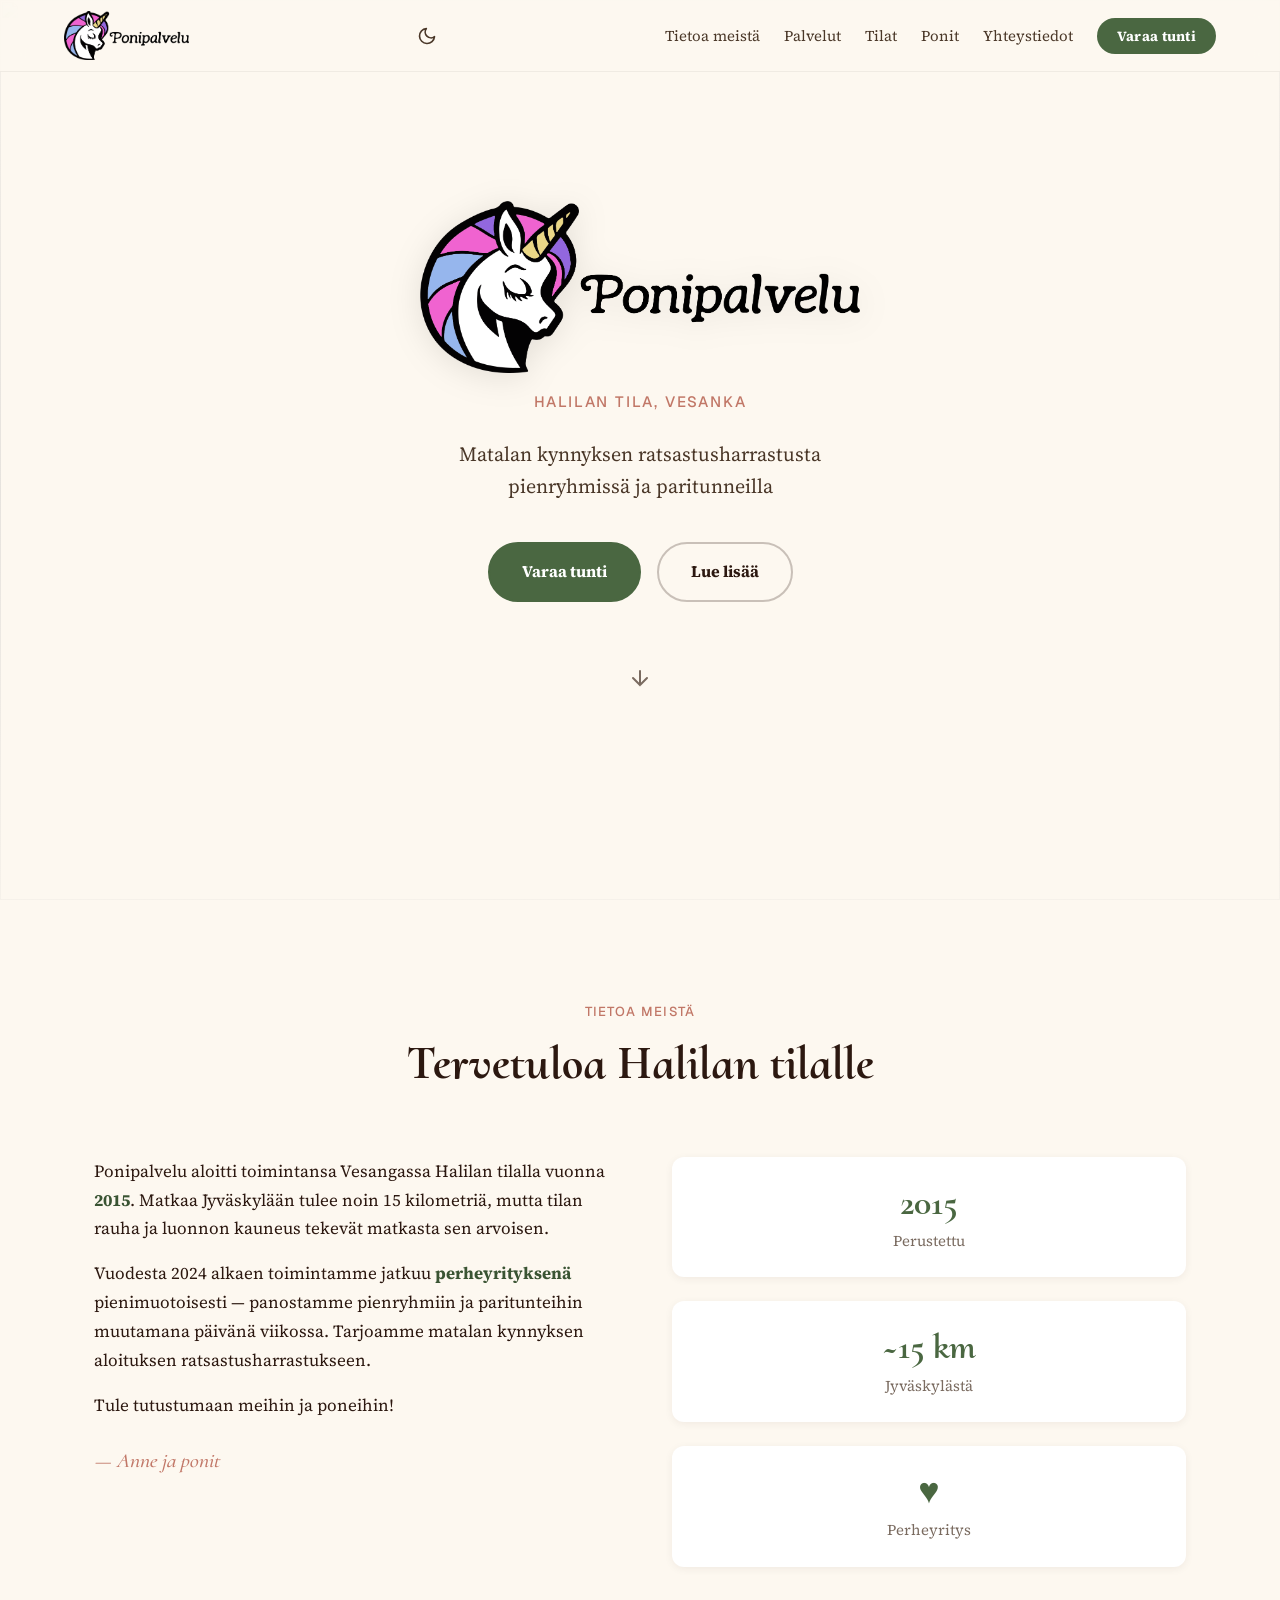
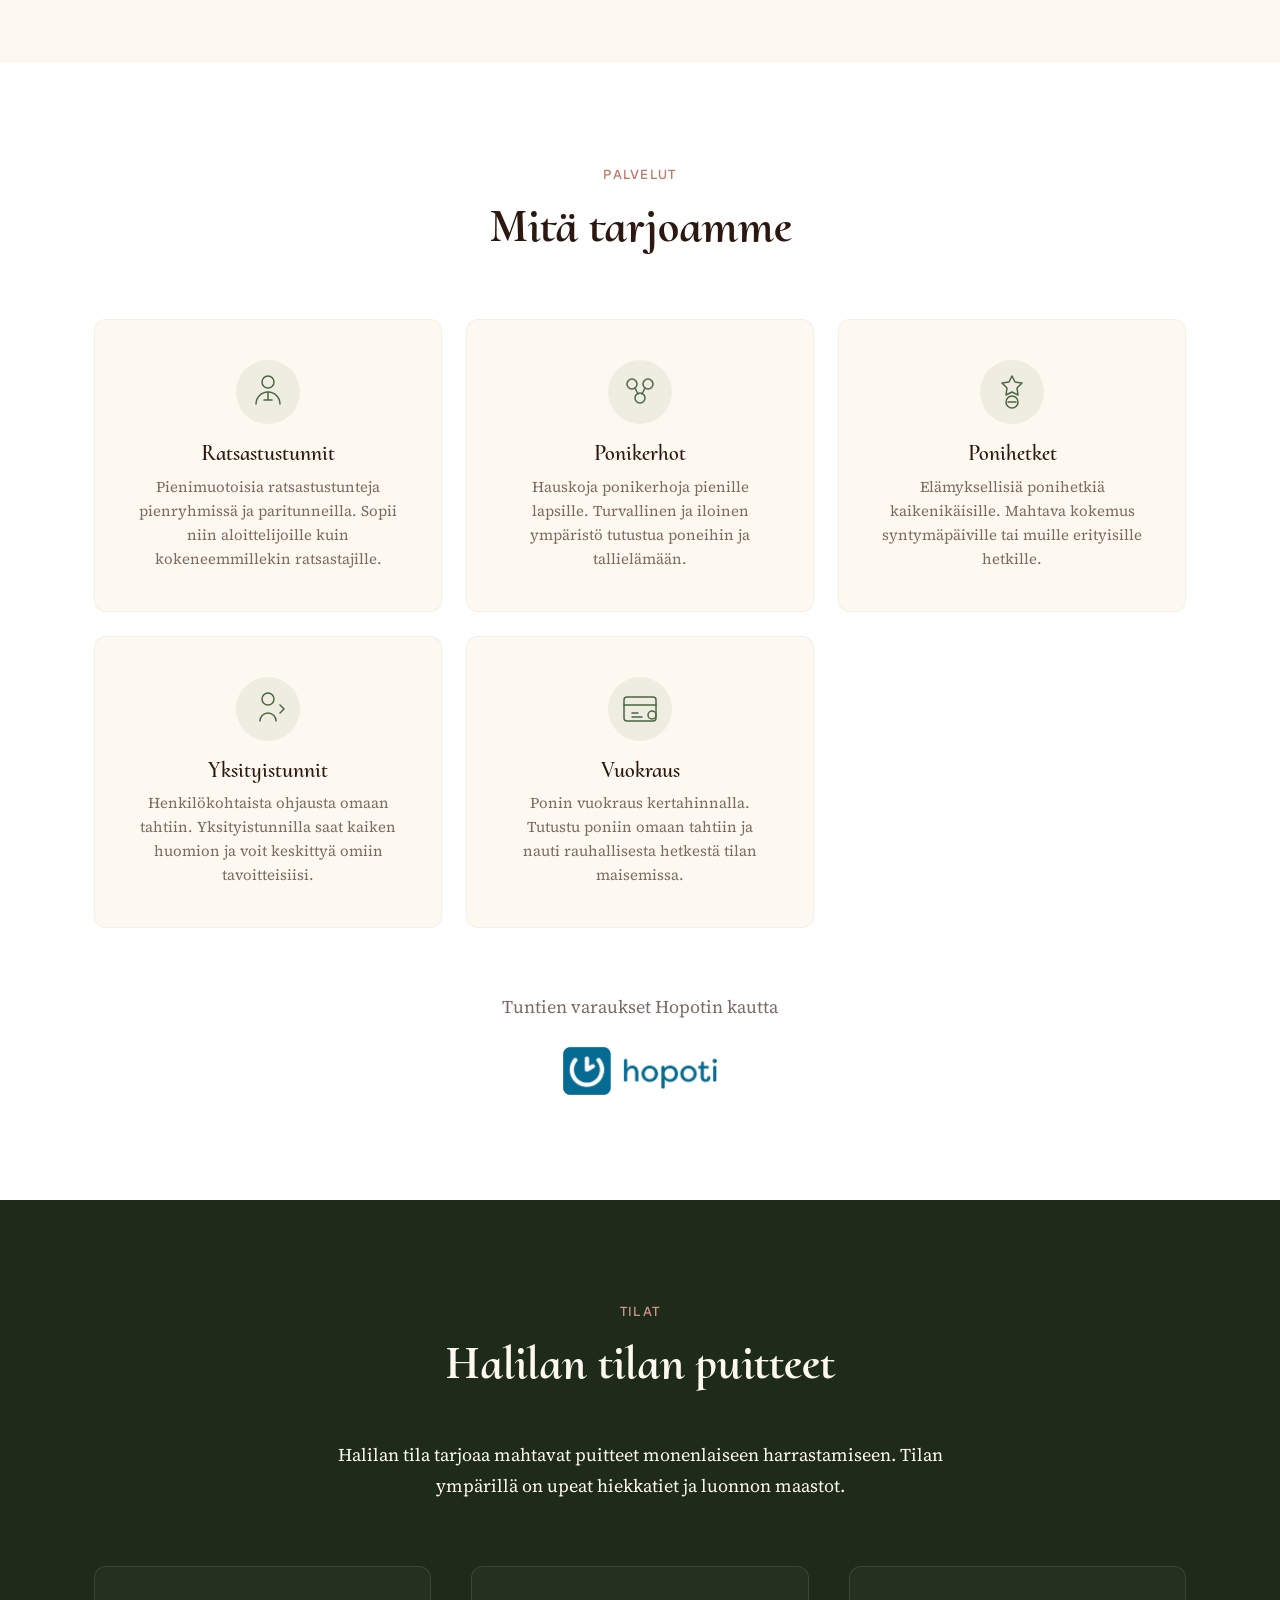
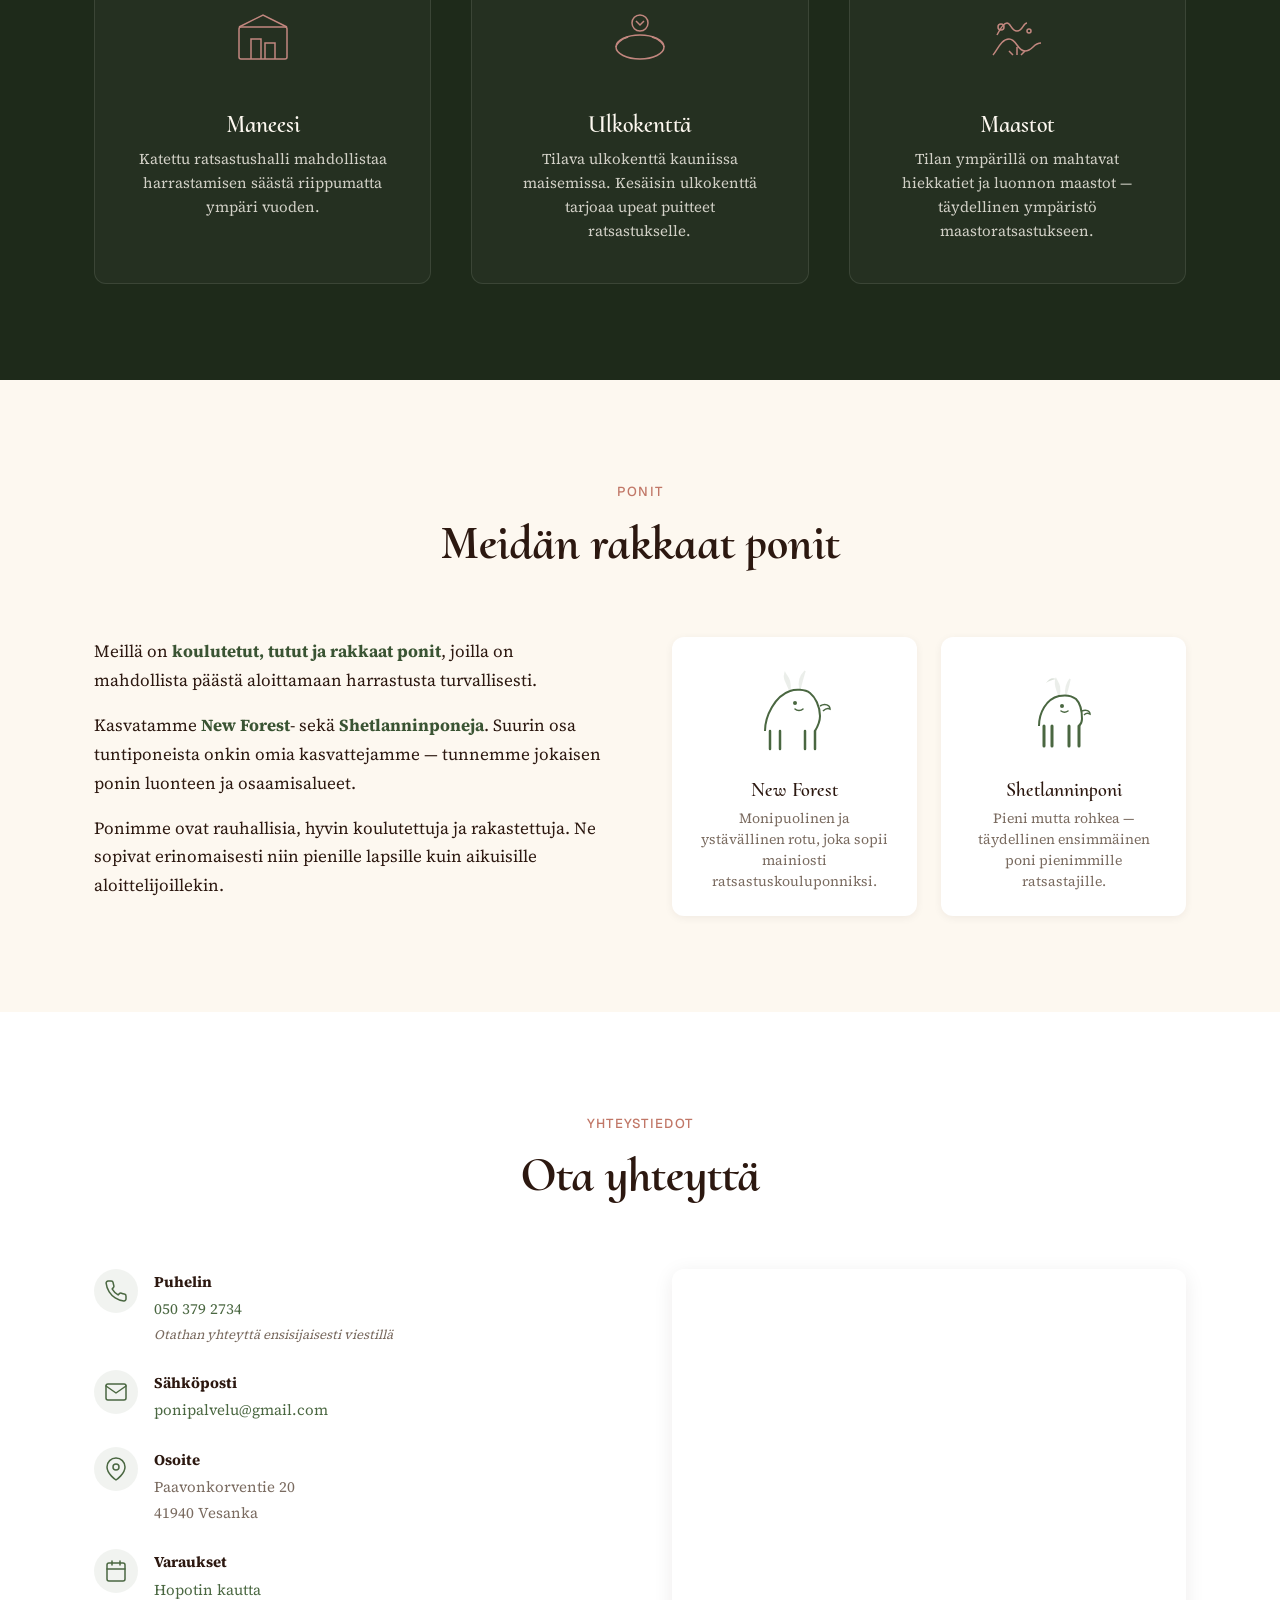
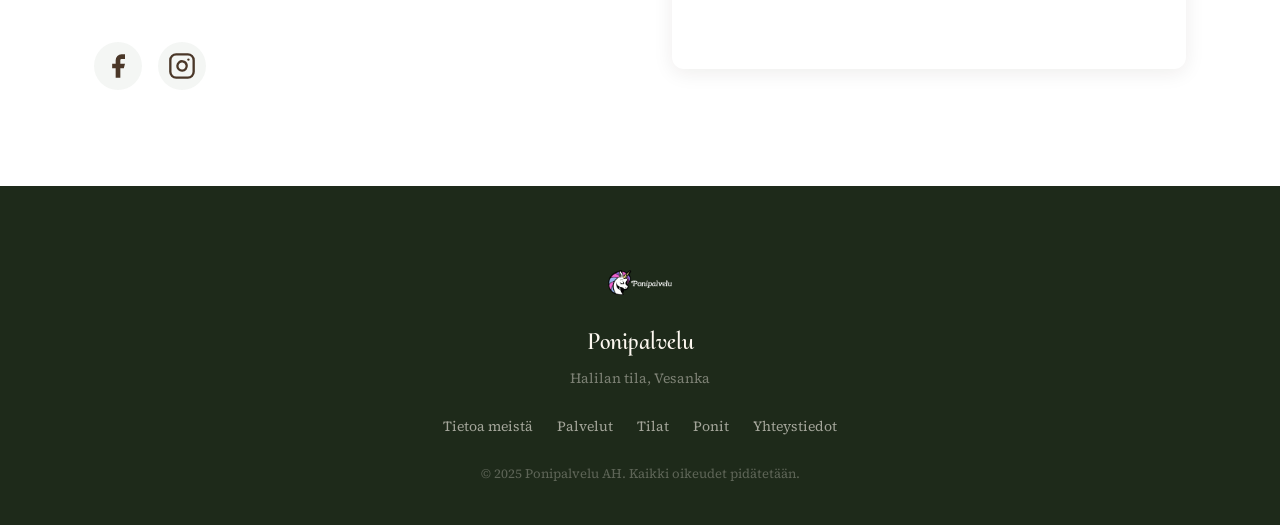
==== commit be172fce: "Update to v2" ====
--- a/index.html
+++ b/index.html
@@ -14,12 +14,7 @@
   <meta property="og:url" content="https://ponipalvelu.fi">
   <meta property="og:locale" content="fi_FI">
 
-  <!-- Fonts -->
-  <link rel="preconnect" href="https://fonts.googleapis.com">
-  <link rel="preconnect" href="https://fonts.gstatic.com" crossorigin>
-  <link href="https://fonts.googleapis.com/css2?family=Cormorant+Upright:wght@400;500;600;700&family=Courgette&family=PT+Serif:ital,wght@0,400;0,700;1,400&display=swap" rel="stylesheet">
-
-  <link rel="stylesheet" href="styles.css">
+  <link rel="stylesheet" href="styles.css?v=2">
 </head>
 <body>
 
@@ -27,26 +22,34 @@
   <header class="site-header" id="siteHeader">
     <nav class="nav-container">
       <a href="#hero" class="nav-logo">
-        <span class="logo-icon">
-          <svg viewBox="0 0 40 40" width="40" height="40" fill="none" xmlns="http://www.w3.org/2000/svg" aria-hidden="true">
-            <path d="M20 4C16 4 13 7 12 10C10 9 7 9 5 11C3 13 3 16 5 18L8 21C6 24 5 28 7 31C9 34 13 36 17 36H23C27 36 31 34 33 31C35 28 34 24 32 21L35 18C37 16 37 13 35 11C33 9 30 9 28 10C27 7 24 4 20 4Z" fill="currentColor" opacity="0.15"/>
-            <path d="M20 8C17.5 8 15.5 10 14.5 12.5" stroke="currentColor" stroke-width="1.5" stroke-linecap="round"/>
-            <path d="M20 8C22.5 8 24.5 10 25.5 12.5" stroke="currentColor" stroke-width="1.5" stroke-linecap="round"/>
-            <circle cx="16" cy="18" r="1.5" fill="currentColor"/>
-            <circle cx="24" cy="18" r="1.5" fill="currentColor"/>
-            <path d="M17 23C18 24.5 22 24.5 23 23" stroke="currentColor" stroke-width="1.5" stroke-linecap="round"/>
-            <path d="M10 14C8 13 6 14 6 16C6 17.5 7.5 19 9 19" stroke="currentColor" stroke-width="1.5" stroke-linecap="round"/>
-            <path d="M30 14C32 13 34 14 34 16C34 17.5 32.5 19 31 19" stroke="currentColor" stroke-width="1.5" stroke-linecap="round"/>
+        <img src="assets/ponipalvelu_logo_black.png?v=2" alt="Ponipalvelu" class="logo-img logo-light">
+        <img src="assets/ponipalvelu_logo_white.png?v=2" alt="Ponipalvelu" class="logo-img logo-dark">
+      </a>
+
+      <div class="nav-actions">
+        <button class="theme-toggle" id="themeToggle" aria-label="Vaihda tumma tila" type="button">
+          <svg class="theme-toggle__icon theme-toggle__icon--moon" viewBox="0 0 24 24" fill="none" stroke="currentColor" stroke-width="2" stroke-linecap="round" stroke-linejoin="round" aria-hidden="true">
+            <path d="M21 12.79A9 9 0 1 1 11.21 3 7 7 0 0 0 21 12.79z"/>
           </svg>
-        </span>
-        <span class="logo-text">Ponipalvelu</span>
-      </a>
-
-      <button class="nav-toggle" id="navToggle" aria-label="Avaa valikko" aria-expanded="false">
-        <span class="hamburger-line"></span>
-        <span class="hamburger-line"></span>
-        <span class="hamburger-line"></span>
-      </button>
+          <svg class="theme-toggle__icon theme-toggle__icon--sun" viewBox="0 0 24 24" fill="none" stroke="currentColor" stroke-width="2" stroke-linecap="round" stroke-linejoin="round" aria-hidden="true">
+            <circle cx="12" cy="12" r="5"/>
+            <line x1="12" y1="1" x2="12" y2="3"/>
+            <line x1="12" y1="21" x2="12" y2="23"/>
+            <line x1="4.22" y1="4.22" x2="5.64" y2="5.64"/>
+            <line x1="18.36" y1="18.36" x2="19.78" y2="19.78"/>
+            <line x1="1" y1="12" x2="3" y2="12"/>
+            <line x1="21" y1="12" x2="23" y2="12"/>
+            <line x1="4.22" y1="19.78" x2="5.64" y2="18.36"/>
+            <line x1="18.36" y1="5.64" x2="19.78" y2="4.22"/>
+          </svg>
+        </button>
+
+        <button class="nav-toggle" id="navToggle" aria-label="Avaa valikko" aria-expanded="false">
+          <span class="hamburger-line"></span>
+          <span class="hamburger-line"></span>
+          <span class="hamburger-line"></span>
+        </button>
+      </div>
 
       <ul class="nav-links" id="navLinks">
         <li><a href="#tietoa">Tietoa meistä</a></li>
@@ -61,10 +64,14 @@
 
   <!-- Hero -->
   <section class="hero" id="hero">
+    <img src="assets/IMG_2753.jpg?v=2" alt="" class="hero-bg-img" aria-hidden="true">
     <div class="hero-overlay"></div>
     <div class="hero-content">
+      <h1 class="hero-title reveal">
+        <img src="assets/ponipalvelu_logo_black.png?v=2" alt="Ponipalvelu" class="hero-logo-img logo-light">
+        <img src="assets/ponipalvelu_logo_white.png?v=2" alt="Ponipalvelu" class="hero-logo-img logo-dark">
+      </h1>
       <p class="hero-subtitle reveal">Halilan tila, Vesanka</p>
-      <h1 class="hero-title reveal">Ponipalvelu</h1>
       <p class="hero-tagline reveal">Matalan kynnyksen ratsastusharrastusta<br>pienryhmissä ja paritunneilla</p>
       <div class="hero-actions reveal">
         <a href="https://hopoti.com/stable/Ponipalvelu" target="_blank" rel="noopener" class="btn btn-primary">Varaa tunti</a>
@@ -184,7 +191,9 @@
 
       <div class="services-cta reveal">
         <p>Tuntien varaukset Hopotin kautta</p>
-        <a href="https://hopoti.com/stable/Ponipalvelu" target="_blank" rel="noopener" class="btn btn-primary">Varaa tunti Hopotissa</a>
+        <a href="https://hopoti.com/stable/Ponipalvelu" target="_blank" rel="noopener" class="hopoti-link">
+          <img src="assets/hopoti-logo-blue.png?v=2" alt="Varaa tunti Hopotissa" class="hopoti-logo">
+        </a>
       </div>
     </div>
   </section>
@@ -395,6 +404,8 @@
     <div class="container">
       <div class="footer-content">
         <div class="footer-brand">
+          <img src="assets/ponipalvelu_logo_black.png?v=2" alt="Ponipalvelu" class="footer-logo-img logo-light">
+          <img src="assets/ponipalvelu_logo_white.png?v=2" alt="Ponipalvelu" class="footer-logo-img logo-dark">
           <span class="footer-logo">Ponipalvelu</span>
           <p>Halilan tila, Vesanka</p>
         </div>
@@ -412,6 +423,6 @@
     </div>
   </footer>
 
-  <script src="script.js"></script>
+  <script src="script.js?v=2"></script>
 </body>
 </html>
--- a/styles.css
+++ b/styles.css
@@ -1,6 +1,134 @@
 /* ==========================================================================
    Ponipalvelu — Styles
    ========================================================================== */
+
+/* --- Self-hosted fonts --- */
+
+@font-face {
+  font-family: 'Cormorant Upright';
+  src: url('assets/fonts/cormorant-upright-400-latin.woff2') format('woff2');
+  font-weight: 400;
+  font-style: normal;
+  font-display: swap;
+  unicode-range: U+0000-00FF, U+0131, U+0152-0153, U+02BB-02BC, U+02C6, U+02DA, U+02DC, U+0304, U+0308, U+0329, U+2000-206F, U+20AC, U+2122, U+2191, U+2193, U+2212, U+2215, U+FEFF, U+FFFD;
+}
+
+@font-face {
+  font-family: 'Cormorant Upright';
+  src: url('assets/fonts/cormorant-upright-400-latin-ext.woff2') format('woff2');
+  font-weight: 400;
+  font-style: normal;
+  font-display: swap;
+  unicode-range: U+0100-02BA, U+02BD-02C5, U+02C7-02CC, U+02CE-02D7, U+02DD-02FF, U+0304, U+0308, U+0329, U+1D00-1DBF, U+1E00-1E9F, U+1EF2-1EFF, U+2020, U+20A0-20AB, U+20AD-20C0, U+2113, U+2C60-2C7F, U+A720-A7FF;
+}
+
+@font-face {
+  font-family: 'Cormorant Upright';
+  src: url('assets/fonts/cormorant-upright-500-latin.woff2') format('woff2');
+  font-weight: 500;
+  font-style: normal;
+  font-display: swap;
+  unicode-range: U+0000-00FF, U+0131, U+0152-0153, U+02BB-02BC, U+02C6, U+02DA, U+02DC, U+0304, U+0308, U+0329, U+2000-206F, U+20AC, U+2122, U+2191, U+2193, U+2212, U+2215, U+FEFF, U+FFFD;
+}
+
+@font-face {
+  font-family: 'Cormorant Upright';
+  src: url('assets/fonts/cormorant-upright-500-latin-ext.woff2') format('woff2');
+  font-weight: 500;
+  font-style: normal;
+  font-display: swap;
+  unicode-range: U+0100-02BA, U+02BD-02C5, U+02C7-02CC, U+02CE-02D7, U+02DD-02FF, U+0304, U+0308, U+0329, U+1D00-1DBF, U+1E00-1E9F, U+1EF2-1EFF, U+2020, U+20A0-20AB, U+20AD-20C0, U+2113, U+2C60-2C7F, U+A720-A7FF;
+}
+
+@font-face {
+  font-family: 'Cormorant Upright';
+  src: url('assets/fonts/cormorant-upright-600-latin.woff2') format('woff2');
+  font-weight: 600;
+  font-style: normal;
+  font-display: swap;
+  unicode-range: U+0000-00FF, U+0131, U+0152-0153, U+02BB-02BC, U+02C6, U+02DA, U+02DC, U+0304, U+0308, U+0329, U+2000-206F, U+20AC, U+2122, U+2191, U+2193, U+2212, U+2215, U+FEFF, U+FFFD;
+}
+
+@font-face {
+  font-family: 'Cormorant Upright';
+  src: url('assets/fonts/cormorant-upright-600-latin-ext.woff2') format('woff2');
+  font-weight: 600;
+  font-style: normal;
+  font-display: swap;
+  unicode-range: U+0100-02BA, U+02BD-02C5, U+02C7-02CC, U+02CE-02D7, U+02DD-02FF, U+0304, U+0308, U+0329, U+1D00-1DBF, U+1E00-1E9F, U+1EF2-1EFF, U+2020, U+20A0-20AB, U+20AD-20C0, U+2113, U+2C60-2C7F, U+A720-A7FF;
+}
+
+@font-face {
+  font-family: 'Cormorant Upright';
+  src: url('assets/fonts/cormorant-upright-700-latin.woff2') format('woff2');
+  font-weight: 700;
+  font-style: normal;
+  font-display: swap;
+  unicode-range: U+0000-00FF, U+0131, U+0152-0153, U+02BB-02BC, U+02C6, U+02DA, U+02DC, U+0304, U+0308, U+0329, U+2000-206F, U+20AC, U+2122, U+2191, U+2193, U+2212, U+2215, U+FEFF, U+FFFD;
+}
+
+@font-face {
+  font-family: 'Cormorant Upright';
+  src: url('assets/fonts/cormorant-upright-700-latin-ext.woff2') format('woff2');
+  font-weight: 700;
+  font-style: normal;
+  font-display: swap;
+  unicode-range: U+0100-02BA, U+02BD-02C5, U+02C7-02CC, U+02CE-02D7, U+02DD-02FF, U+0304, U+0308, U+0329, U+1D00-1DBF, U+1E00-1E9F, U+1EF2-1EFF, U+2020, U+20A0-20AB, U+20AD-20C0, U+2113, U+2C60-2C7F, U+A720-A7FF;
+}
+
+@font-face {
+  font-family: 'Source Serif 4';
+  src: url('assets/fonts/source-serif-4-latin.woff2') format('woff2');
+  font-weight: 200 900;
+  font-style: normal;
+  font-display: swap;
+  unicode-range: U+0000-00FF, U+0131, U+0152-0153, U+02BB-02BC, U+02C6, U+02DA, U+02DC, U+0304, U+0308, U+0329, U+2000-206F, U+20AC, U+2122, U+2191, U+2193, U+2212, U+2215, U+FEFF, U+FFFD;
+}
+
+@font-face {
+  font-family: 'Source Serif 4';
+  src: url('assets/fonts/source-serif-4-latin-ext.woff2') format('woff2');
+  font-weight: 200 900;
+  font-style: normal;
+  font-display: swap;
+  unicode-range: U+0100-02BA, U+02BD-02C5, U+02C7-02CC, U+02CE-02D7, U+02DD-02FF, U+0304, U+0308, U+0329, U+1D00-1DBF, U+1E00-1E9F, U+1EF2-1EFF, U+2020, U+20A0-20AB, U+20AD-20C0, U+2113, U+2C60-2C7F, U+A720-A7FF;
+}
+
+@font-face {
+  font-family: 'Inter';
+  src: url('assets/fonts/inter-latin.woff2') format('woff2');
+  font-weight: 100 900;
+  font-style: normal;
+  font-display: swap;
+  unicode-range: U+0000-00FF, U+0131, U+0152-0153, U+02BB-02BC, U+02C6, U+02DA, U+02DC, U+0304, U+0308, U+0329, U+2000-206F, U+20AC, U+2122, U+2191, U+2193, U+2212, U+2215, U+FEFF, U+FFFD;
+}
+
+@font-face {
+  font-family: 'Inter';
+  src: url('assets/fonts/inter-latin-ext.woff2') format('woff2');
+  font-weight: 100 900;
+  font-style: normal;
+  font-display: swap;
+  unicode-range: U+0100-02BA, U+02BD-02C5, U+02C7-02CC, U+02CE-02D7, U+02DD-02FF, U+0304, U+0308, U+0329, U+1D00-1DBF, U+1E00-1E9F, U+1EF2-1EFF, U+2020, U+20A0-20AB, U+20AD-20C0, U+2113, U+2C60-2C7F, U+A720-A7FF;
+}
+
+@font-face {
+  font-family: 'Geist';
+  src: url('assets/fonts/geist-latin.woff2') format('woff2');
+  font-weight: 100 900;
+  font-style: normal;
+  font-display: swap;
+  unicode-range: U+0000-00FF, U+0131, U+0152-0153, U+02BB-02BC, U+02C6, U+02DA, U+02DC, U+0304, U+0308, U+0329, U+2000-206F, U+20AC, U+2122, U+2191, U+2193, U+2212, U+2215, U+FEFF, U+FFFD;
+}
+
+@font-face {
+  font-family: 'Geist';
+  src: url('assets/fonts/geist-latin-ext.woff2') format('woff2');
+  font-weight: 100 900;
+  font-style: normal;
+  font-display: swap;
+  unicode-range: U+0100-02BA, U+02BD-02C5, U+02C7-02CC, U+02CE-02D7, U+02DD-02FF, U+0304, U+0308, U+0329, U+1D00-1DBF, U+1E00-1E9F, U+1EF2-1EFF, U+2020, U+20A0-20AB, U+20AD-20C0, U+2113, U+2C60-2C7F, U+A720-A7FF;
+}
 
 :root {
   --color-primary: #4A6741;
@@ -20,8 +148,8 @@
   --color-dark-bg-light: #2A3A24;
 
   --font-heading: 'Cormorant Upright', 'Georgia', serif;
-  --font-body: 'PT Serif', 'Georgia', serif;
-  --font-accent: 'Courgette', cursive;
+  --font-body: 'Source Serif 4', 'Georgia', serif;
+  --font-accent: 'Geist', 'Inter', sans-serif;
 
   --spacing-xs: 0.5rem;
   --spacing-sm: 1rem;
@@ -66,6 +194,7 @@
 body {
   font-family: var(--font-body);
   font-size: 1.0625rem;
+  font-weight: 400;
   line-height: 1.7;
   color: var(--color-dark);
   background-color: var(--color-cream);
@@ -151,9 +280,11 @@
 .section-label {
   display: inline-block;
   font-family: var(--font-accent);
-  font-size: 1rem;
+  font-size: 0.8125rem;
+  font-weight: 500;
+  text-transform: uppercase;
   color: var(--color-accent);
-  letter-spacing: 0.02em;
+  letter-spacing: 0.1em;
   margin-bottom: var(--spacing-xs);
 }
 
@@ -221,14 +352,16 @@
   color: var(--color-primary);
 }
 
-.logo-icon {
-  color: var(--color-primary);
-  display: flex;
+.logo-img {
+  width: 125px;
+  height: 72px;
+  object-fit: contain;
 }
 
 .logo-text {
-  font-family: var(--font-accent);
+  font-family: var(--font-heading);
   font-size: 1.5rem;
+  font-weight: 600;
   letter-spacing: -0.01em;
 }
 
@@ -334,26 +467,28 @@
   justify-content: center;
   text-align: center;
   overflow: hidden;
-  background:
-    radial-gradient(ellipse at 30% 20%, rgba(74, 103, 65, 0.15) 0%, transparent 50%),
-    radial-gradient(ellipse at 70% 80%, rgba(139, 105, 20, 0.1) 0%, transparent 50%),
-    radial-gradient(ellipse at 50% 50%, rgba(193, 119, 103, 0.08) 0%, transparent 60%),
-    linear-gradient(180deg, #2A3A24 0%, #1E2A1A 40%, #1A2416 100%);
-}
-
-.hero::before {
-  content: '';
+  background: var(--color-cream);
+}
+
+.hero-bg-img {
+  position: absolute;
+  inset: 0;
+  width: 100%;
+  height: 100%;
+  object-fit: cover;
+  object-position: center 40%;
+  opacity: 0.45;
+}
+
+.hero-overlay {
   position: absolute;
   inset: 0;
   background:
-    repeating-conic-gradient(rgba(255,255,255,0.01) 0% 25%, transparent 0% 50%) 0 0 / 60px 60px;
-  opacity: 0.5;
-}
-
-.hero-overlay {
-  position: absolute;
-  inset: 0;
-  background: radial-gradient(circle at center, transparent 0%, rgba(26, 36, 22, 0.4) 100%);
+    linear-gradient(180deg,
+      rgba(253, 248, 240, 0.7) 0%,
+      rgba(253, 248, 240, 0.3) 35%,
+      rgba(253, 248, 240, 0.2) 55%,
+      rgba(253, 248, 240, 0.75) 100%);
 }
 
 .hero-content {
@@ -363,28 +498,31 @@
   max-width: 700px;
 }
 
+.hero-title {
+  margin-bottom: var(--spacing-sm);
+}
+
+.hero-logo-img {
+  width: clamp(220px, 40vw, 440px);
+  height: auto;
+  margin: 0 auto;
+  filter: drop-shadow(0 4px 16px rgba(0,0,0,0.1));
+}
+
 .hero-subtitle {
   font-family: var(--font-accent);
-  font-size: clamp(1rem, 2.5vw, 1.25rem);
-  color: var(--color-accent-light);
-  margin-bottom: var(--spacing-sm);
-  letter-spacing: 0.04em;
-}
-
-.hero-title {
-  font-family: var(--font-heading);
-  font-size: clamp(3.5rem, 10vw, 6rem);
-  font-weight: 700;
-  color: var(--color-cream);
-  line-height: 1;
+  font-size: clamp(0.8rem, 2vw, 0.9375rem);
+  font-weight: 500;
+  text-transform: uppercase;
+  color: var(--color-accent);
   margin-bottom: var(--spacing-md);
-  letter-spacing: -0.02em;
+  letter-spacing: 0.12em;
 }
 
 .hero-tagline {
   font-family: var(--font-body);
   font-size: clamp(1rem, 2vw, 1.25rem);
-  color: rgba(253, 248, 240, 0.75);
+  color: var(--color-dark-soft);
   line-height: 1.6;
   margin-bottom: var(--spacing-lg);
 }
@@ -398,7 +536,8 @@
 
 .hero-scroll-hint {
   margin-top: var(--spacing-xl);
-  color: rgba(253, 248, 240, 0.35);
+  color: var(--color-dark-muted);
+  opacity: 0.5;
   animation: bounce 2.5s infinite;
 }
 
@@ -442,14 +581,14 @@
 
 .btn-outline {
   background: transparent;
-  color: var(--color-cream);
-  border-color: rgba(253, 248, 240, 0.35);
+  color: var(--color-dark);
+  border-color: rgba(44, 24, 16, 0.25);
 }
 
 .btn-outline:hover {
-  background: rgba(253, 248, 240, 0.1);
-  border-color: rgba(253, 248, 240, 0.6);
-  color: var(--color-cream);
+  background: rgba(44, 24, 16, 0.06);
+  border-color: rgba(44, 24, 16, 0.4);
+  color: var(--color-dark);
   transform: translateY(-2px);
 }
 
@@ -473,8 +612,10 @@
 }
 
 .about-signature {
-  font-family: var(--font-accent);
+  font-family: var(--font-heading);
   font-size: 1.25rem;
+  font-weight: 500;
+  font-style: italic;
   color: var(--color-accent);
   margin-top: var(--spacing-md) !important;
 }
@@ -577,7 +718,22 @@
 .services-cta p {
   font-size: 1.125rem;
   color: var(--color-dark-muted);
-  margin-bottom: var(--spacing-sm);
+  margin-bottom: var(--spacing-md);
+}
+
+.hopoti-link {
+  display: inline-block;
+  transition: transform var(--transition-base), opacity var(--transition-base);
+}
+
+.hopoti-link:hover {
+  transform: translateY(-3px);
+  opacity: 0.85;
+}
+
+.hopoti-logo {
+  height: 48px;
+  width: auto;
 }
 
 /* ==========================================================================
@@ -790,9 +946,18 @@
   gap: var(--spacing-md);
 }
 
+.footer-logo-img {
+  width: 64px;
+  height: 64px;
+  object-fit: contain;
+  margin: 0 auto var(--spacing-xs);
+  border-radius: 50%;
+}
+
 .footer-logo {
-  font-family: var(--font-accent);
+  font-family: var(--font-heading);
   font-size: 1.5rem;
+  font-weight: 600;
   color: var(--color-cream);
 }
 
@@ -914,10 +1079,6 @@
     width: auto !important;
   }
 
-  .hero-title {
-    font-size: clamp(3rem, 12vw, 4.5rem);
-  }
-
   .contact-grid {
     grid-template-columns: 1fr;
     gap: var(--spacing-lg);
@@ -991,8 +1152,198 @@
   border-radius: 4px;
 }
 
+/* Theme-aware logos */
+.logo-dark {
+  display: none;
+}
+
+[data-theme="dark"] .logo-light {
+  display: none;
+}
+
+[data-theme="dark"] .logo-dark {
+  display: block;
+}
+
+.site-footer .logo-light {
+  display: none;
+}
+
+.site-footer .logo-dark {
+  display: block;
+}
+
 /* Selection styling */
 ::selection {
   background: rgba(74, 103, 65, 0.2);
   color: var(--color-dark);
 }
+
+/* ==========================================================================
+   Theme Toggle Button
+   ========================================================================== */
+
+.nav-actions {
+  display: flex;
+  align-items: center;
+  gap: 0.25rem;
+}
+
+.theme-toggle {
+  display: flex;
+  align-items: center;
+  justify-content: center;
+  width: 40px;
+  height: 40px;
+  border: none;
+  border-radius: 50%;
+  background: transparent;
+  color: var(--color-dark-soft);
+  cursor: pointer;
+  transition: background var(--transition-fast), color var(--transition-fast);
+}
+
+.theme-toggle:hover {
+  background: rgba(74, 103, 65, 0.1);
+  color: var(--color-primary);
+}
+
+.theme-toggle__icon {
+  width: 20px;
+  height: 20px;
+}
+
+.theme-toggle__icon--sun {
+  display: none;
+}
+
+[data-theme="dark"] .theme-toggle__icon--moon {
+  display: none;
+}
+
+[data-theme="dark"] .theme-toggle__icon--sun {
+  display: block;
+}
+
+/* ==========================================================================
+   Dark Theme
+   ========================================================================== */
+
+[data-theme="dark"] {
+  --color-primary: #6B9B5E;
+  --color-primary-light: #7EAD70;
+  --color-primary-dark: #8BBF7D;
+  --color-secondary: #C9A035;
+  --color-secondary-light: #D4AF4A;
+  --color-accent: #D4918A;
+  --color-accent-light: #E0A8A2;
+  --color-cream: #1C1915;
+  --color-cream-dark: #15120F;
+  --color-white: #242019;
+  --color-dark: #E8E0D4;
+  --color-dark-soft: #C8BFB2;
+  --color-dark-muted: #9A8E82;
+  --color-dark-bg: #0E150C;
+  --color-dark-bg-light: #1A2816;
+
+  --shadow-sm: 0 2px 8px rgba(0, 0, 0, 0.2);
+  --shadow-md: 0 4px 20px rgba(0, 0, 0, 0.25);
+  --shadow-lg: 0 8px 40px rgba(0, 0, 0, 0.3);
+  --shadow-xl: 0 16px 60px rgba(0, 0, 0, 0.35);
+}
+
+[data-theme="dark"] .site-header {
+  background: rgba(28, 25, 21, 0.85);
+  border-bottom-color: rgba(232, 224, 212, 0.06);
+}
+
+[data-theme="dark"] .site-header.scrolled {
+  background: rgba(28, 25, 21, 0.95);
+}
+
+[data-theme="dark"] .hamburger-line {
+  background: var(--color-dark);
+}
+
+[data-theme="dark"] .theme-toggle:hover {
+  background: rgba(107, 155, 94, 0.15);
+}
+
+[data-theme="dark"] .hero-bg-img {
+  opacity: 0.25;
+}
+
+[data-theme="dark"] .hero-overlay {
+  background:
+    linear-gradient(180deg,
+      rgba(28, 25, 21, 0.75) 0%,
+      rgba(28, 25, 21, 0.4) 35%,
+      rgba(28, 25, 21, 0.3) 55%,
+      rgba(28, 25, 21, 0.8) 100%);
+}
+
+[data-theme="dark"] .btn-outline {
+  color: var(--color-dark);
+  border-color: rgba(232, 224, 212, 0.25);
+}
+
+[data-theme="dark"] .btn-outline:hover {
+  background: rgba(232, 224, 212, 0.08);
+  border-color: rgba(232, 224, 212, 0.4);
+  color: var(--color-dark);
+}
+
+[data-theme="dark"] .btn-primary:hover {
+  box-shadow: 0 6px 24px rgba(107, 155, 94, 0.3);
+}
+
+[data-theme="dark"] .service-card {
+  border-color: rgba(232, 224, 212, 0.06);
+}
+
+[data-theme="dark"] .service-icon {
+  background: rgba(107, 155, 94, 0.12);
+}
+
+[data-theme="dark"] .contact-icon {
+  background: rgba(107, 155, 94, 0.12);
+}
+
+[data-theme="dark"] .contact-social a {
+  background: rgba(107, 155, 94, 0.1);
+}
+
+[data-theme="dark"] .nav-links a:not(.nav-cta)::after {
+  background: var(--color-primary);
+}
+
+[data-theme="dark"] .nav-overlay {
+  background: rgba(0, 0, 0, 0.5);
+}
+
+[data-theme="dark"] .footer-links a {
+  color: rgba(232, 224, 212, 0.5);
+}
+
+[data-theme="dark"] .footer-links a:hover {
+  color: var(--color-dark);
+}
+
+[data-theme="dark"] .site-footer {
+  color: rgba(232, 224, 212, 0.7);
+}
+
+[data-theme="dark"] ::selection {
+  background: rgba(107, 155, 94, 0.3);
+  color: var(--color-dark);
+}
+
+@media (max-width: 768px) {
+  [data-theme="dark"] .nav-links {
+    background: var(--color-cream);
+  }
+
+  [data-theme="dark"] .nav-links a {
+    border-bottom-color: rgba(232, 224, 212, 0.06);
+  }
+}
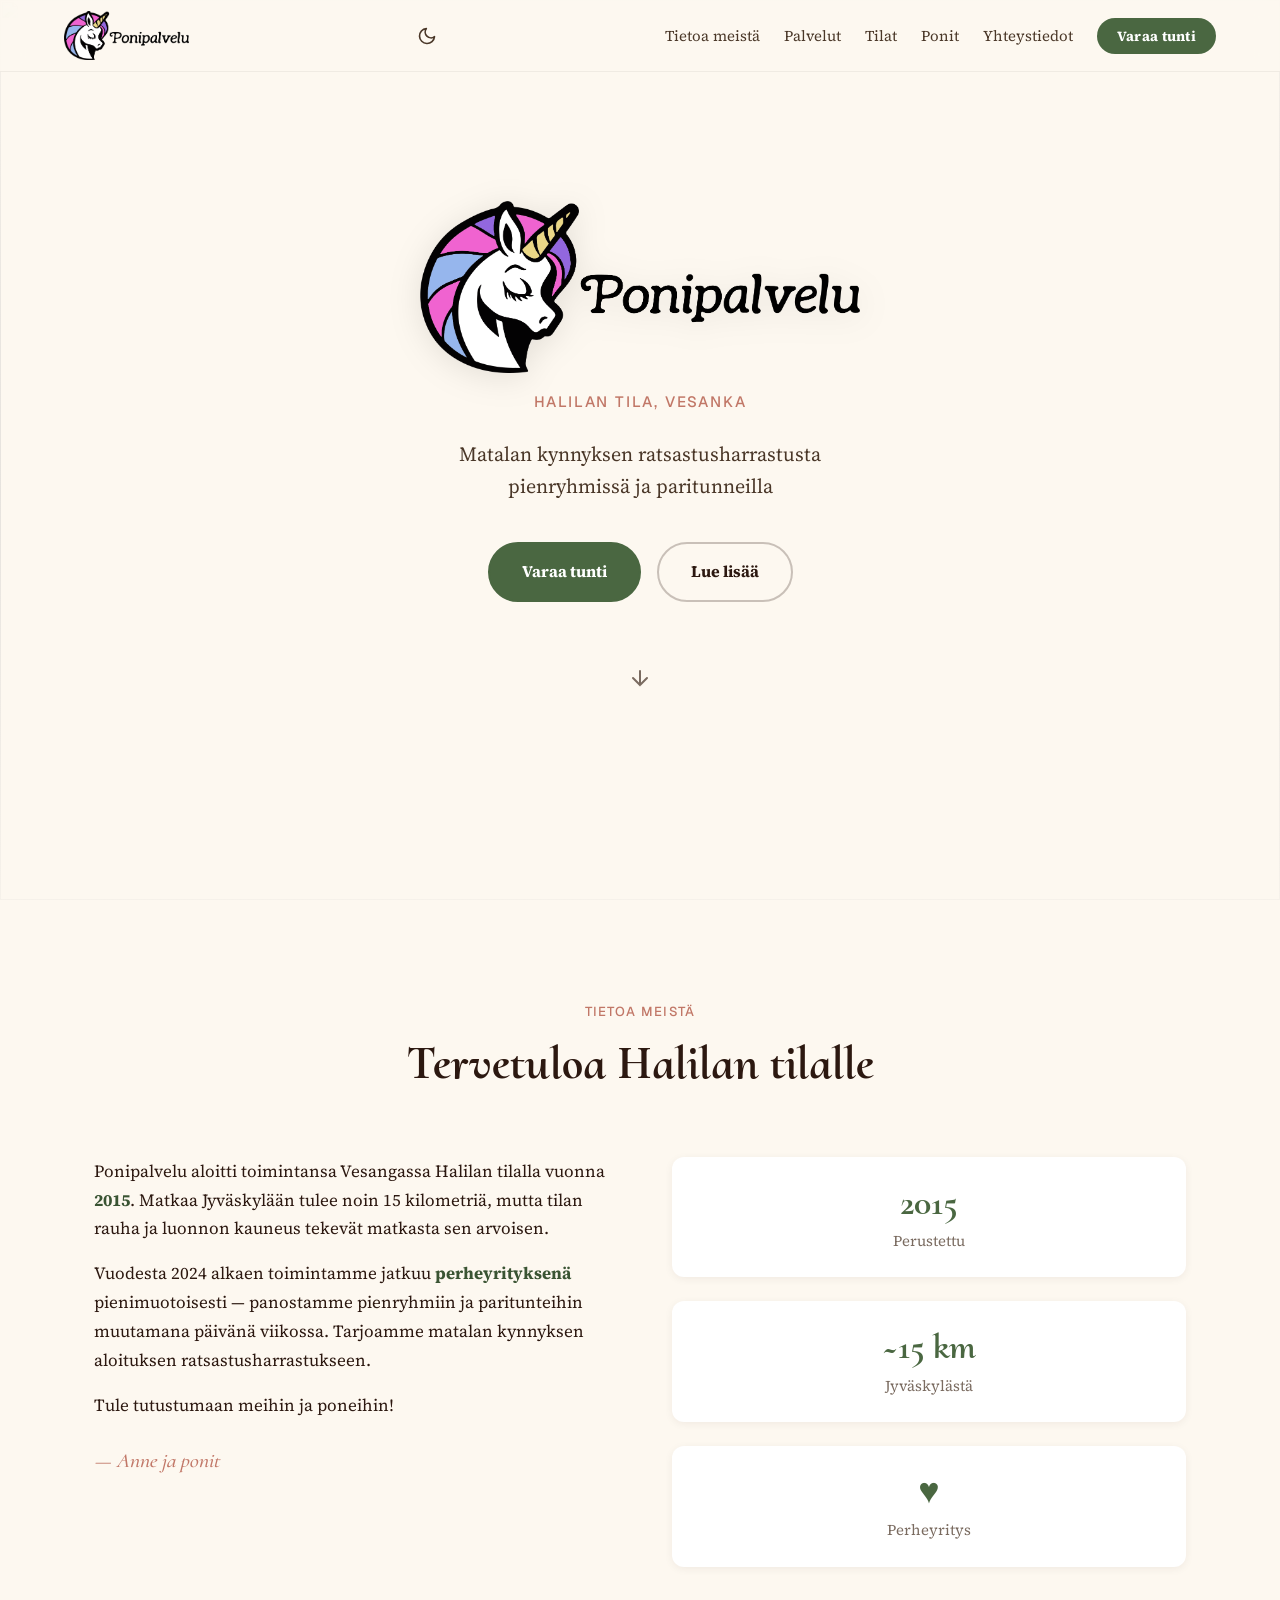
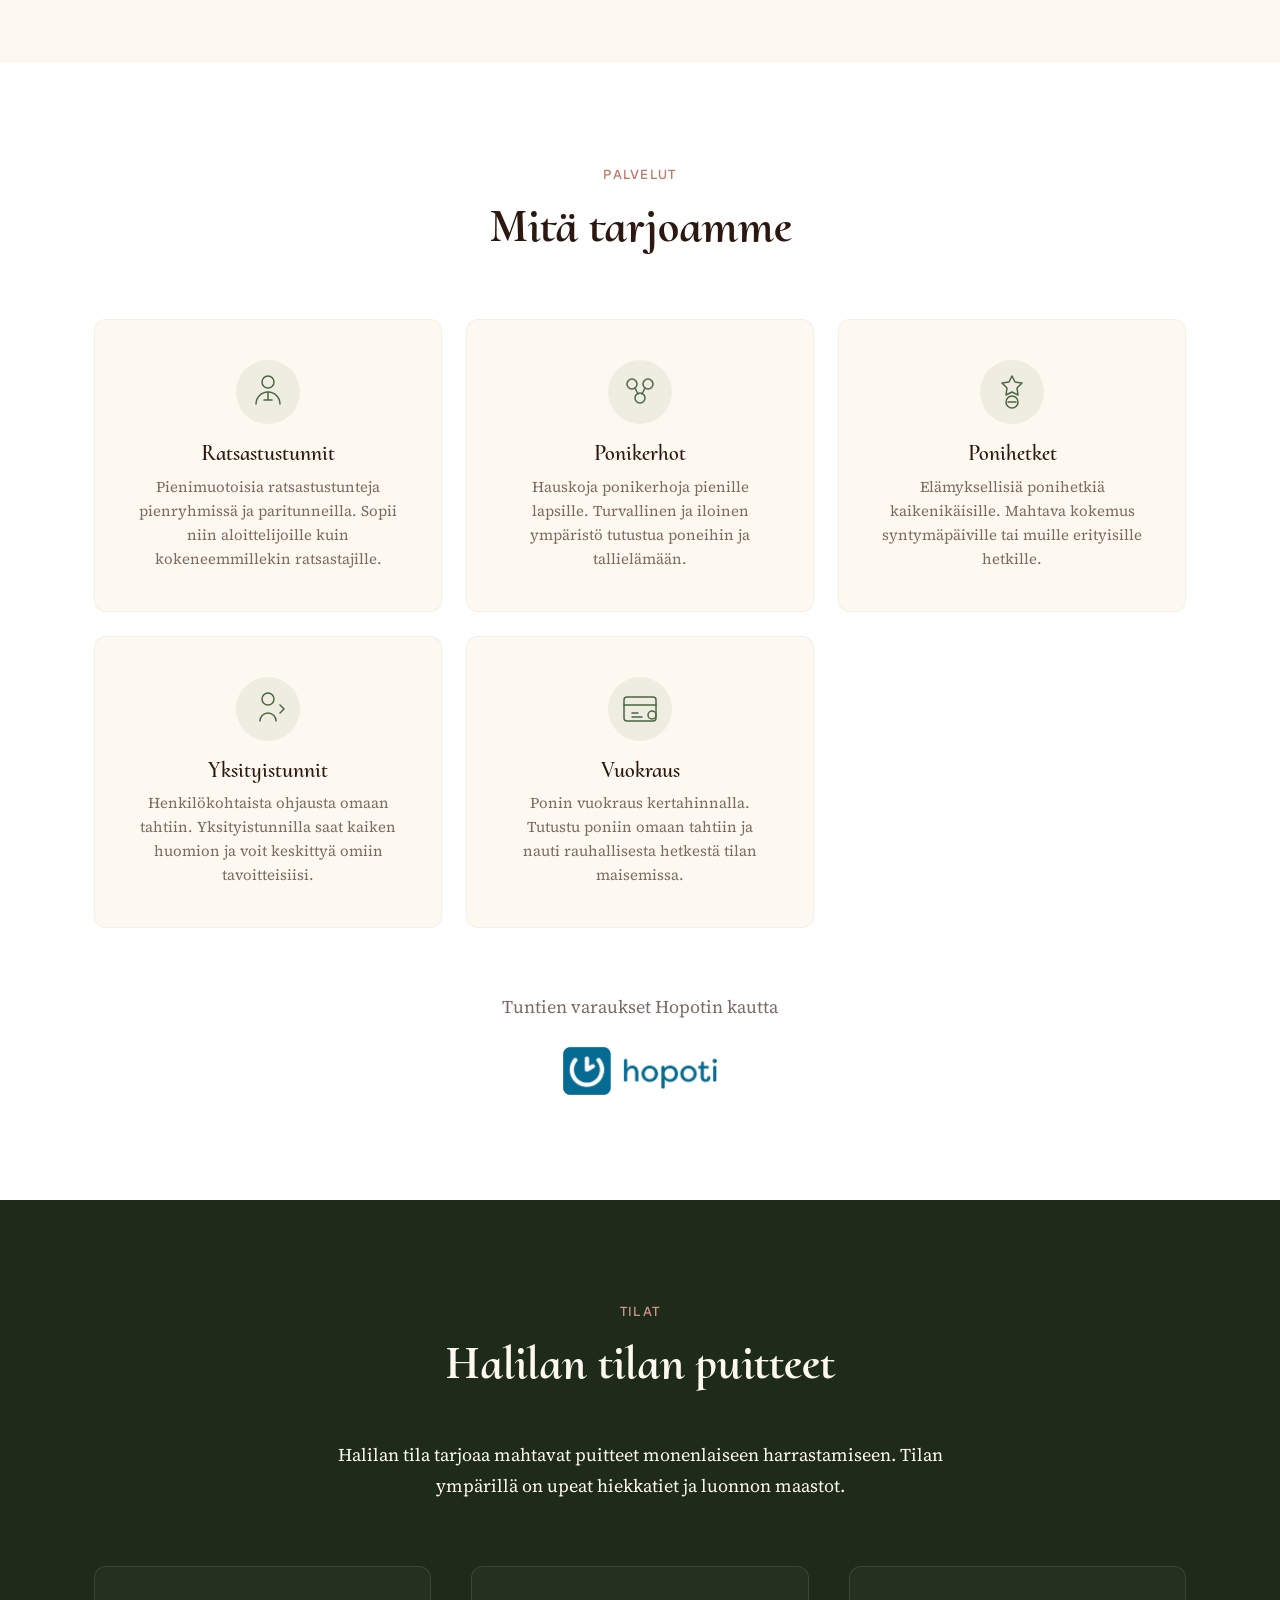
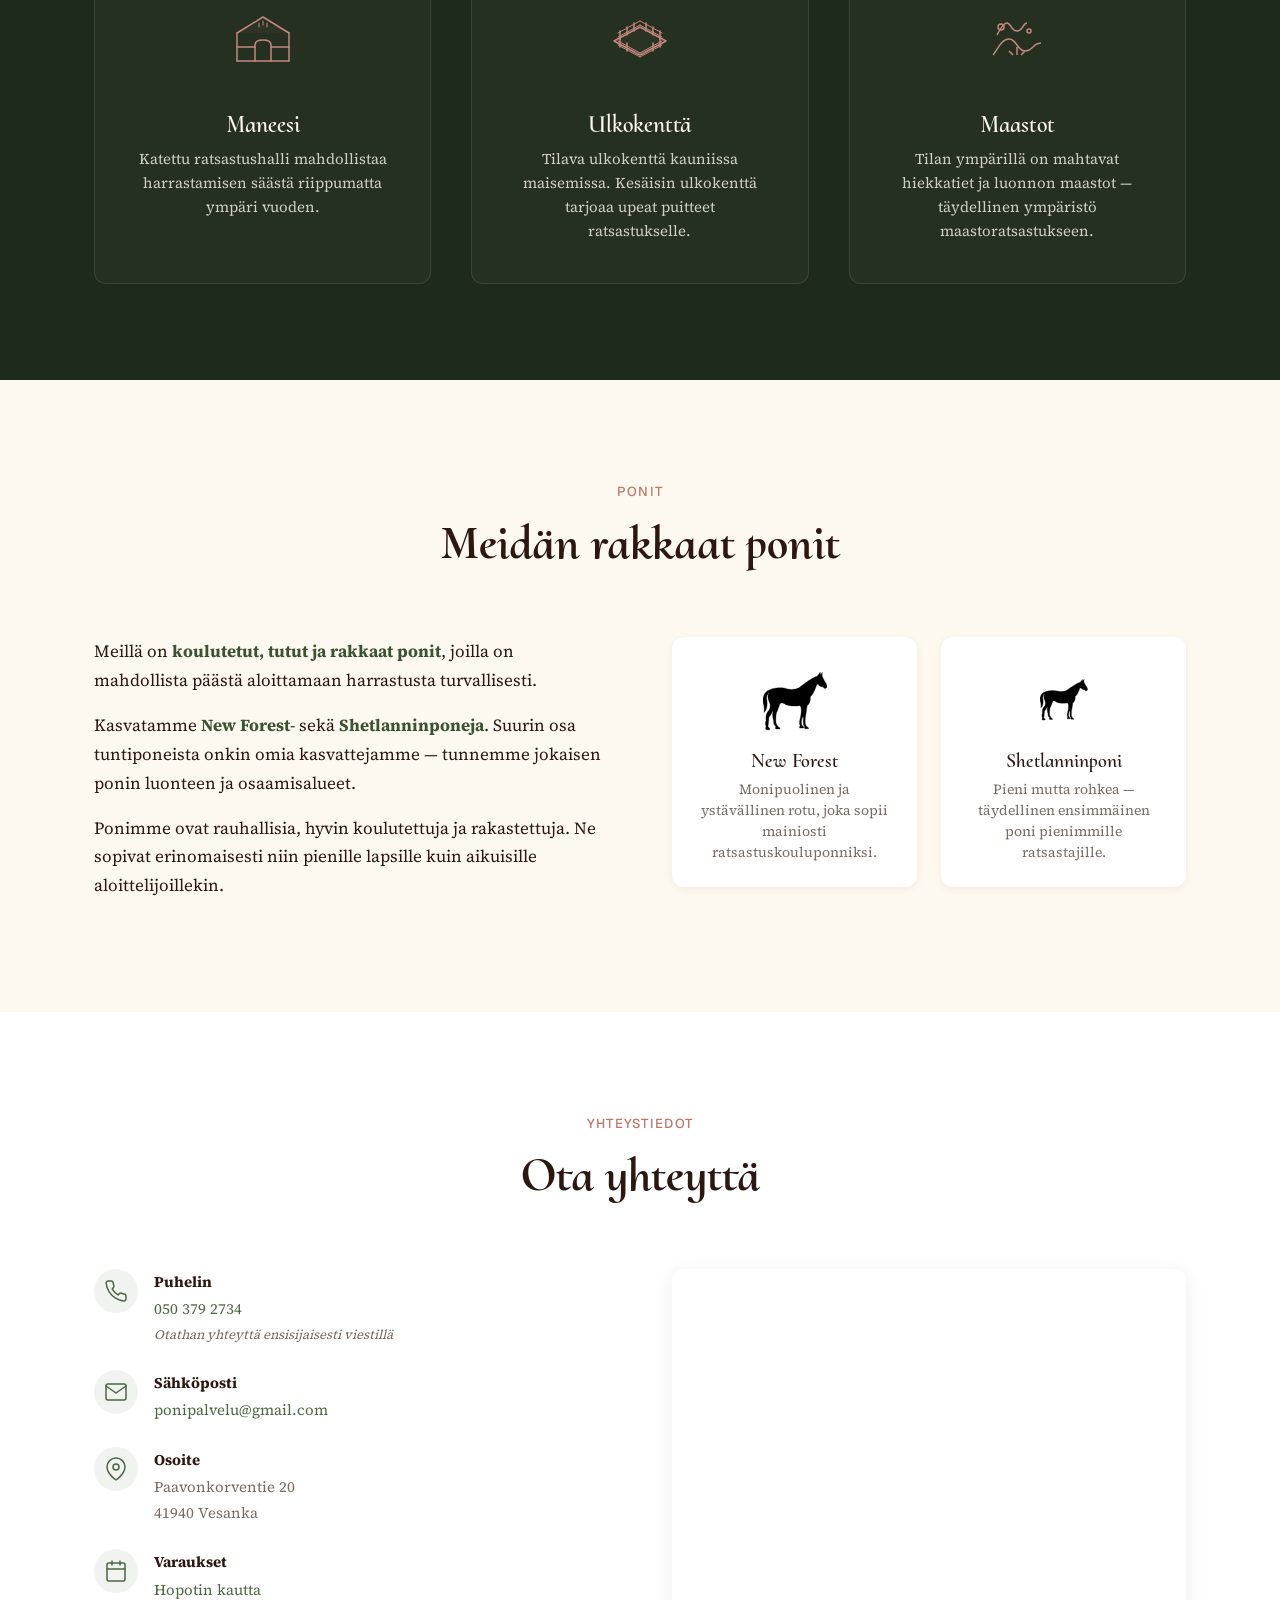
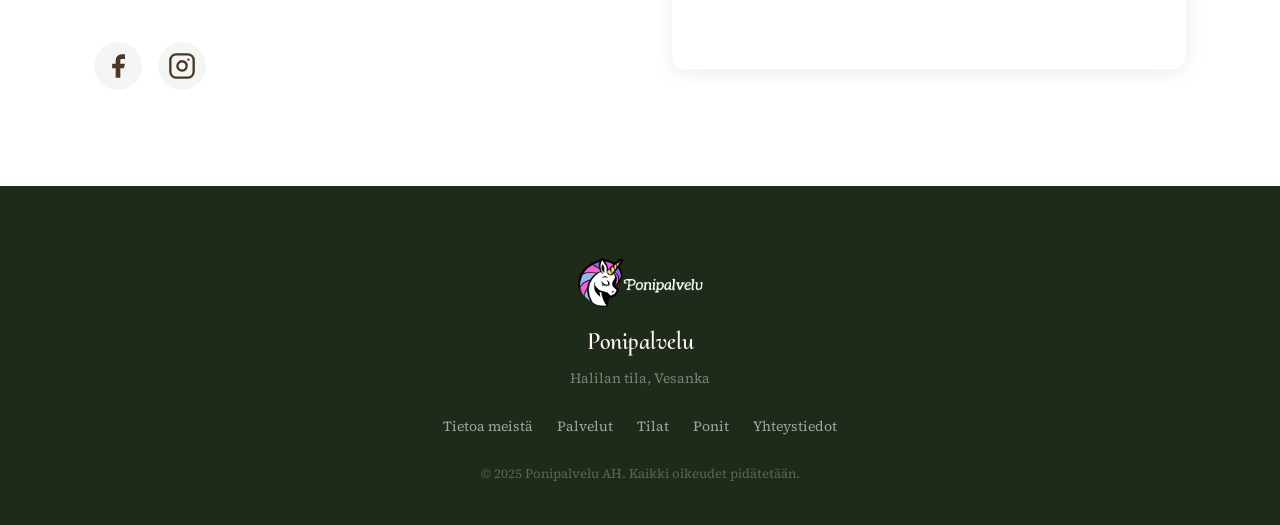
==== commit b7c2b26b: "Updated to v3" ====
--- a/index.html
+++ b/index.html
@@ -14,7 +14,7 @@
   <meta property="og:url" content="https://ponipalvelu.fi">
   <meta property="og:locale" content="fi_FI">
 
-  <link rel="stylesheet" href="styles.css?v=2">
+  <link rel="stylesheet" href="styles.css?v=3">
 </head>
 <body>
 
@@ -22,8 +22,8 @@
   <header class="site-header" id="siteHeader">
     <nav class="nav-container">
       <a href="#hero" class="nav-logo">
-        <img src="assets/ponipalvelu_logo_black.png?v=2" alt="Ponipalvelu" class="logo-img logo-light">
-        <img src="assets/ponipalvelu_logo_white.png?v=2" alt="Ponipalvelu" class="logo-img logo-dark">
+        <img src="assets/ponipalvelu_logo_black.png?v=3" alt="Ponipalvelu" class="logo-img logo-light">
+        <img src="assets/ponipalvelu_logo_white.png?v=3" alt="Ponipalvelu" class="logo-img logo-dark">
       </a>
 
       <div class="nav-actions">
@@ -64,12 +64,12 @@
 
   <!-- Hero -->
   <section class="hero" id="hero">
-    <img src="assets/IMG_2753.jpg?v=2" alt="" class="hero-bg-img" aria-hidden="true">
+    <img src="assets/IMG_2753.jpg?v=3" alt="" class="hero-bg-img" aria-hidden="true">
     <div class="hero-overlay"></div>
     <div class="hero-content">
       <h1 class="hero-title reveal">
-        <img src="assets/ponipalvelu_logo_black.png?v=2" alt="Ponipalvelu" class="hero-logo-img logo-light">
-        <img src="assets/ponipalvelu_logo_white.png?v=2" alt="Ponipalvelu" class="hero-logo-img logo-dark">
+        <img src="assets/ponipalvelu_logo_black.png?v=3" alt="Ponipalvelu" class="hero-logo-img logo-light">
+        <img src="assets/ponipalvelu_logo_white.png?v=3" alt="Ponipalvelu" class="hero-logo-img logo-dark">
       </h1>
       <p class="hero-subtitle reveal">Halilan tila, Vesanka</p>
       <p class="hero-tagline reveal">Matalan kynnyksen ratsastusharrastusta<br>pienryhmissä ja paritunneilla</p>
@@ -192,7 +192,7 @@
       <div class="services-cta reveal">
         <p>Tuntien varaukset Hopotin kautta</p>
         <a href="https://hopoti.com/stable/Ponipalvelu" target="_blank" rel="noopener" class="hopoti-link">
-          <img src="assets/hopoti-logo-blue.png?v=2" alt="Varaa tunti Hopotissa" class="hopoti-logo">
+          <img src="assets/hopoti-logo-blue.png?v=3" alt="Varaa tunti Hopotissa" class="hopoti-logo">
         </a>
       </div>
     </div>
@@ -210,10 +210,20 @@
 
         <div class="facility-card reveal">
           <div class="facility-icon">
-            <svg viewBox="0 0 64 64" width="64" height="64" fill="none" stroke="currentColor" stroke-width="1.5" aria-hidden="true">
-              <rect x="8" y="20" width="48" height="32" rx="2"/>
-              <path d="M8 20L32 8l24 12"/>
-              <path d="M20 52V32h10v20M34 52V36h10v16"/>
+            <svg viewBox="0 0 64 64" width="64" height="64" fill="none" stroke="currentColor" stroke-width="1.5" stroke-linecap="round" stroke-linejoin="round" aria-hidden="true">
+              <!-- Barn/arena shape -->
+              <path d="M6 54V26" />
+              <path d="M58 54V26" />
+              <path d="M6 26L32 10L58 26" />
+              <path d="M6 54H58" />
+              <!-- Arched roof line -->
+              <path d="M6 26C6 26 19 18 32 18C45 18 58 26 58 26" stroke-width="1.5" fill="currentColor" opacity="0.05"/>
+              <!-- Door -->
+              <path d="M24 54V38C24 35 27 33 32 33C37 33 40 35 40 38V54" />
+              <!-- Cross beams -->
+              <path d="M6 40H24M40 40H58" />
+              <!-- Ventilation lines on roof -->
+              <path d="M28 20V16M32 18V14M36 20V16" stroke-width="1"/>
             </svg>
           </div>
           <h3>Maneesi</h3>
@@ -222,11 +232,36 @@
 
         <div class="facility-card reveal">
           <div class="facility-icon">
-            <svg viewBox="0 0 64 64" width="64" height="64" fill="none" stroke="currentColor" stroke-width="1.5" aria-hidden="true">
-              <ellipse cx="32" cy="40" rx="24" ry="12"/>
-              <path d="M8 40c0-2 4-8 12-10M56 40c0-2-4-8-12-10"/>
-              <circle cx="32" cy="16" r="8"/>
-              <path d="M28 14l4 4 4-4"/>
+            <svg viewBox="0 0 64 64" width="64" height="64" fill="none" stroke="currentColor" stroke-width="1.5" stroke-linecap="round" stroke-linejoin="round" aria-hidden="true">
+              <!-- 3D ground plane -->
+              <path d="M32 20L58 34L32 48L6 34Z" fill="currentColor" opacity="0.04"/>
+              <path d="M32 20L58 34L32 48L6 34Z" />
+              <!-- Fence posts - left side -->
+              <path d="M12 32V24" />
+              <path d="M19 28V20" />
+              <path d="M26 24V16" />
+              <!-- Fence posts - right side -->
+              <path d="M38 24V16" />
+              <path d="M45 28V20" />
+              <path d="M52 32V24" />
+              <!-- Fence rails - left -->
+              <path d="M10 30L32 18" stroke-width="1"/>
+              <path d="M10 26L32 14" stroke-width="1"/>
+              <!-- Fence rails - right -->
+              <path d="M32 18L54 30" stroke-width="1"/>
+              <path d="M32 14L54 26" stroke-width="1"/>
+              <!-- Fence posts - bottom left -->
+              <path d="M12 40V32" />
+              <path d="M19 44V36" />
+              <!-- Fence posts - bottom right -->
+              <path d="M45 44V36" />
+              <path d="M52 40V32" />
+              <!-- Fence rails - bottom left -->
+              <path d="M10 38L32 50" stroke-width="1"/>
+              <path d="M10 34L32 46" stroke-width="1"/>
+              <!-- Fence rails - bottom right -->
+              <path d="M32 50L54 38" stroke-width="1"/>
+              <path d="M32 46L54 34" stroke-width="1"/>
             </svg>
           </div>
           <h3>Ulkokenttä</h3>
@@ -267,31 +302,14 @@
         <div class="ponies-breeds reveal">
           <div class="breed-card">
             <div class="breed-illustration">
-              <svg viewBox="0 0 120 100" width="120" height="100" fill="none" xmlns="http://www.w3.org/2000/svg" aria-hidden="true">
-                <path d="M30 70C30 55 40 35 55 30C60 28 70 28 75 32C80 36 85 45 85 55C85 60 83 65 80 70" stroke="currentColor" stroke-width="2"/>
-                <path d="M55 30C52 22 48 18 50 12C52 16 56 18 55 30Z" stroke="currentColor" stroke-width="1.5" fill="currentColor" opacity="0.1"/>
-                <path d="M65 28C63 20 66 14 70 10C68 16 67 20 65 28Z" stroke="currentColor" stroke-width="1.5" fill="currentColor" opacity="0.1"/>
-                <circle cx="60" cy="42" r="2" fill="currentColor"/>
-                <path d="M68 48c-2 2-6 2-8 0" stroke="currentColor" stroke-width="1.5" stroke-linecap="round"/>
-                <path d="M35 70V88M45 70V88M70 70V88M80 70V88" stroke="currentColor" stroke-width="2.5" stroke-linecap="round"/>
-                <path d="M85 45C90 42 95 44 95 48C93 47 90 48 88 50" stroke="currentColor" stroke-width="1.5"/>
-              </svg>
+              <img src="assets/black-horse.svg?v=3" alt="" class="breed-icon" aria-hidden="true">
             </div>
             <h3>New Forest</h3>
             <p>Monipuolinen ja ystävällinen rotu, joka sopii mainiosti ratsastuskouluponniksi.</p>
           </div>
           <div class="breed-card">
             <div class="breed-illustration">
-              <svg viewBox="0 0 120 100" width="120" height="100" fill="none" xmlns="http://www.w3.org/2000/svg" aria-hidden="true">
-                <path d="M35 65C35 52 42 38 55 35C60 34 67 34 72 38C76 42 78 50 78 58C78 60 77 63 75 65" stroke="currentColor" stroke-width="2"/>
-                <path d="M55 35C53 28 50 24 52 18C54 22 57 25 55 35Z" stroke="currentColor" stroke-width="1.5" fill="currentColor" opacity="0.1"/>
-                <path d="M62 34C61 27 63 22 66 18C65 23 64 27 62 34Z" stroke="currentColor" stroke-width="1.5" fill="currentColor" opacity="0.1"/>
-                <circle cx="58" cy="45" r="2" fill="currentColor"/>
-                <path d="M64 50c-2 1.5-5 1.5-7 0" stroke="currentColor" stroke-width="1.5" stroke-linecap="round"/>
-                <path d="M40 65V85M48 65V85M65 65V85M75 65V85" stroke="currentColor" stroke-width="3" stroke-linecap="round"/>
-                <path d="M78 50C82 48 86 50 86 53C84 52 82 52 80 54" stroke="currentColor" stroke-width="1.5"/>
-                <path d="M52 18C48 16 45 18 42 22C44 20 48 19 52 18Z" fill="currentColor" opacity="0.2"/>
-              </svg>
+              <img src="assets/black-pony.svg?v=3" alt="" class="breed-icon breed-icon--small" aria-hidden="true">
             </div>
             <h3>Shetlanninponi</h3>
             <p>Pieni mutta rohkea — täydellinen ensimmäinen poni pienimmille ratsastajille.</p>
@@ -404,8 +422,8 @@
     <div class="container">
       <div class="footer-content">
         <div class="footer-brand">
-          <img src="assets/ponipalvelu_logo_black.png?v=2" alt="Ponipalvelu" class="footer-logo-img logo-light">
-          <img src="assets/ponipalvelu_logo_white.png?v=2" alt="Ponipalvelu" class="footer-logo-img logo-dark">
+          <img src="assets/ponipalvelu_logo_black.png?v=3" alt="Ponipalvelu" class="footer-logo-img logo-light">
+          <img src="assets/ponipalvelu_logo_white.png?v=3" alt="Ponipalvelu" class="footer-logo-img logo-dark">
           <span class="footer-logo">Ponipalvelu</span>
           <p>Halilan tila, Vesanka</p>
         </div>
@@ -423,6 +441,6 @@
     </div>
   </footer>
 
-  <script src="script.js?v=2"></script>
+  <script src="script.js?v=3"></script>
 </body>
 </html>
--- a/styles.css
+++ b/styles.css
@@ -818,6 +818,28 @@
 .breed-illustration {
   color: var(--color-primary);
   margin-bottom: var(--spacing-xs);
+  height: 80px;
+  display: flex;
+  align-items: center;
+  justify-content: center;
+}
+
+.breed-icon {
+  width: 64px;
+  height: 64px;
+  object-fit: contain;
+  opacity: 1.0;
+  margin: 0 auto;
+}
+
+.breed-icon--small {
+  width: 48px;
+  height: 48px;
+}
+
+[data-theme="dark"] .breed-icon {
+  filter: invert(1);
+  opacity: 0.6;
 }
 
 .breed-card h3 {
@@ -947,7 +969,7 @@
 }
 
 .footer-logo-img {
-  width: 64px;
+  width: 125px;
   height: 64px;
   object-fit: contain;
   margin: 0 auto var(--spacing-xs);
@@ -1240,9 +1262,9 @@
   --color-cream: #1C1915;
   --color-cream-dark: #15120F;
   --color-white: #242019;
-  --color-dark: #E8E0D4;
-  --color-dark-soft: #C8BFB2;
-  --color-dark-muted: #9A8E82;
+  --color-dark: #EDE7DC;
+  --color-dark-soft: #D8D0C4;
+  --color-dark-muted: #BFB6A8;
   --color-dark-bg: #0E150C;
   --color-dark-bg-light: #1A2816;
 
@@ -1267,6 +1289,24 @@
 
 [data-theme="dark"] .theme-toggle:hover {
   background: rgba(107, 155, 94, 0.15);
+}
+
+[data-theme="dark"] h1,
+[data-theme="dark"] h2,
+[data-theme="dark"] h3,
+[data-theme="dark"] h4,
+[data-theme="dark"] h5,
+[data-theme="dark"] h6 {
+  color: var(--color-dark);
+}
+
+[data-theme="dark"] .section-dark h2,
+[data-theme="dark"] .section-dark h3 {
+  color: var(--color-dark);
+}
+
+[data-theme="dark"] .section-dark .section-label {
+  color: var(--color-accent-light);
 }
 
 [data-theme="dark"] .hero-bg-img {
@@ -1298,7 +1338,16 @@
 }
 
 [data-theme="dark"] .service-card {
-  border-color: rgba(232, 224, 212, 0.06);
+  border-color: rgba(232, 224, 212, 0.08);
+}
+
+[data-theme="dark"] .service-card p,
+[data-theme="dark"] .breed-card p,
+[data-theme="dark"] .stat-label,
+[data-theme="dark"] .services-cta p,
+[data-theme="dark"] .contact-item span,
+[data-theme="dark"] .contact-note {
+  color: var(--color-dark-muted) !important;
 }
 
 [data-theme="dark"] .service-icon {
@@ -1310,7 +1359,26 @@
 }
 
 [data-theme="dark"] .contact-social a {
+  color: var(--color-dark-soft);
   background: rgba(107, 155, 94, 0.1);
+}
+
+[data-theme="dark"] .contact-item strong {
+  color: var(--color-dark);
+}
+
+[data-theme="dark"] .hero-tagline {
+  color: var(--color-dark-soft);
+}
+
+[data-theme="dark"] .facility-card p {
+  opacity: 1;
+  color: var(--color-dark-muted);
+}
+
+[data-theme="dark"] .section-intro {
+  opacity: 1;
+  color: var(--color-dark-soft);
 }
 
 [data-theme="dark"] .nav-links a:not(.nav-cta)::after {
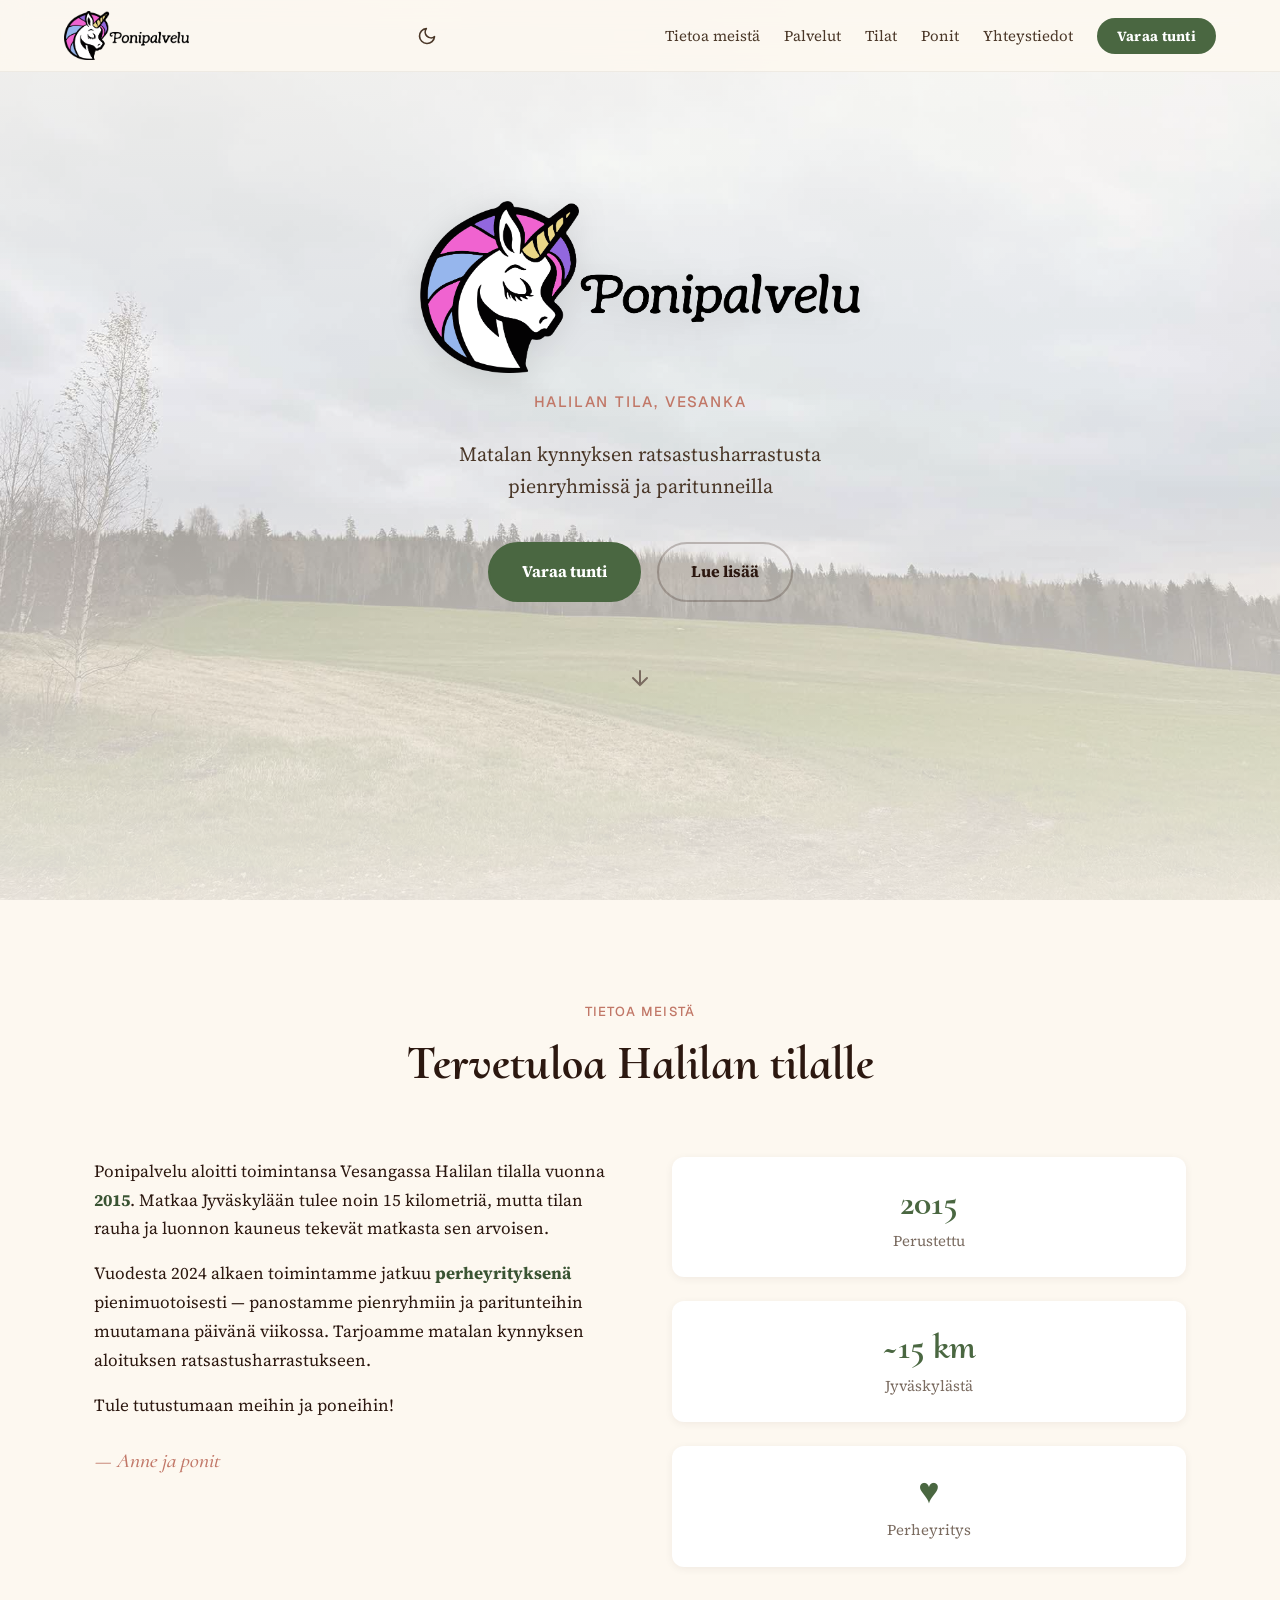
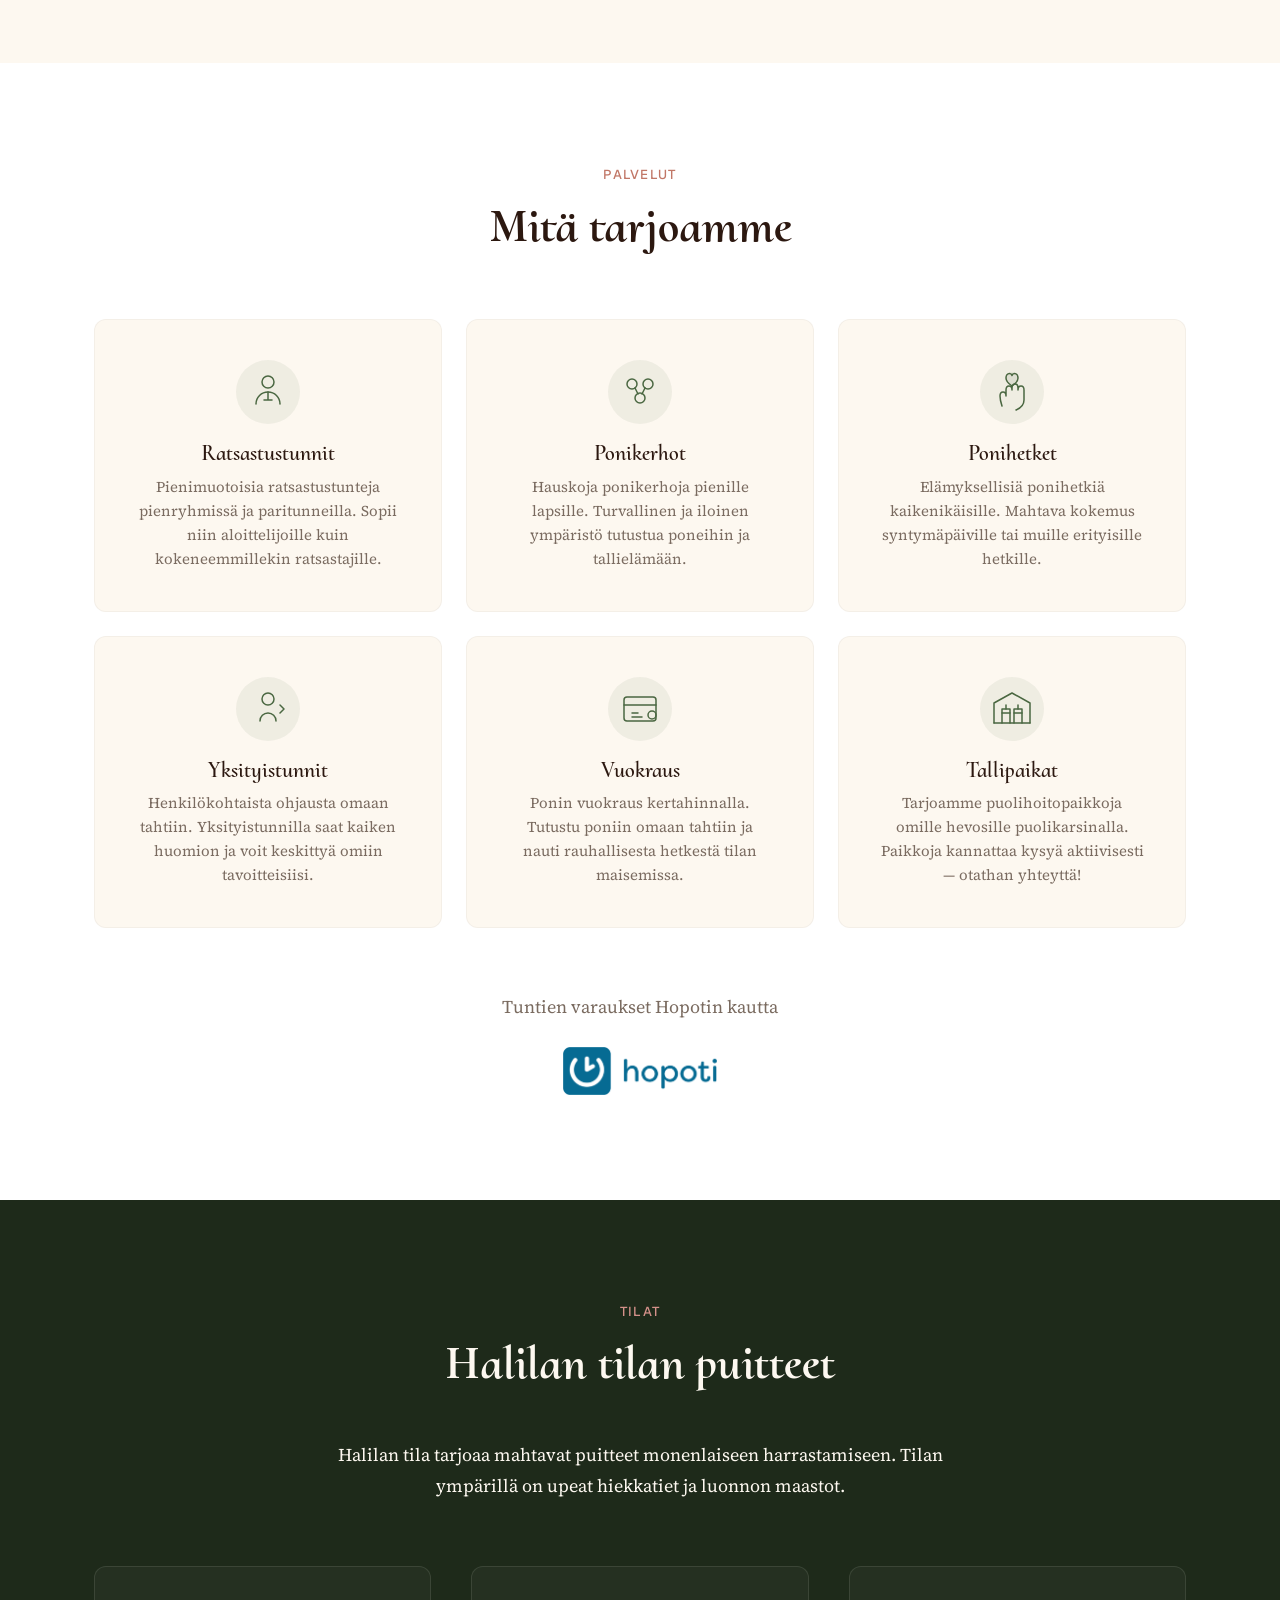
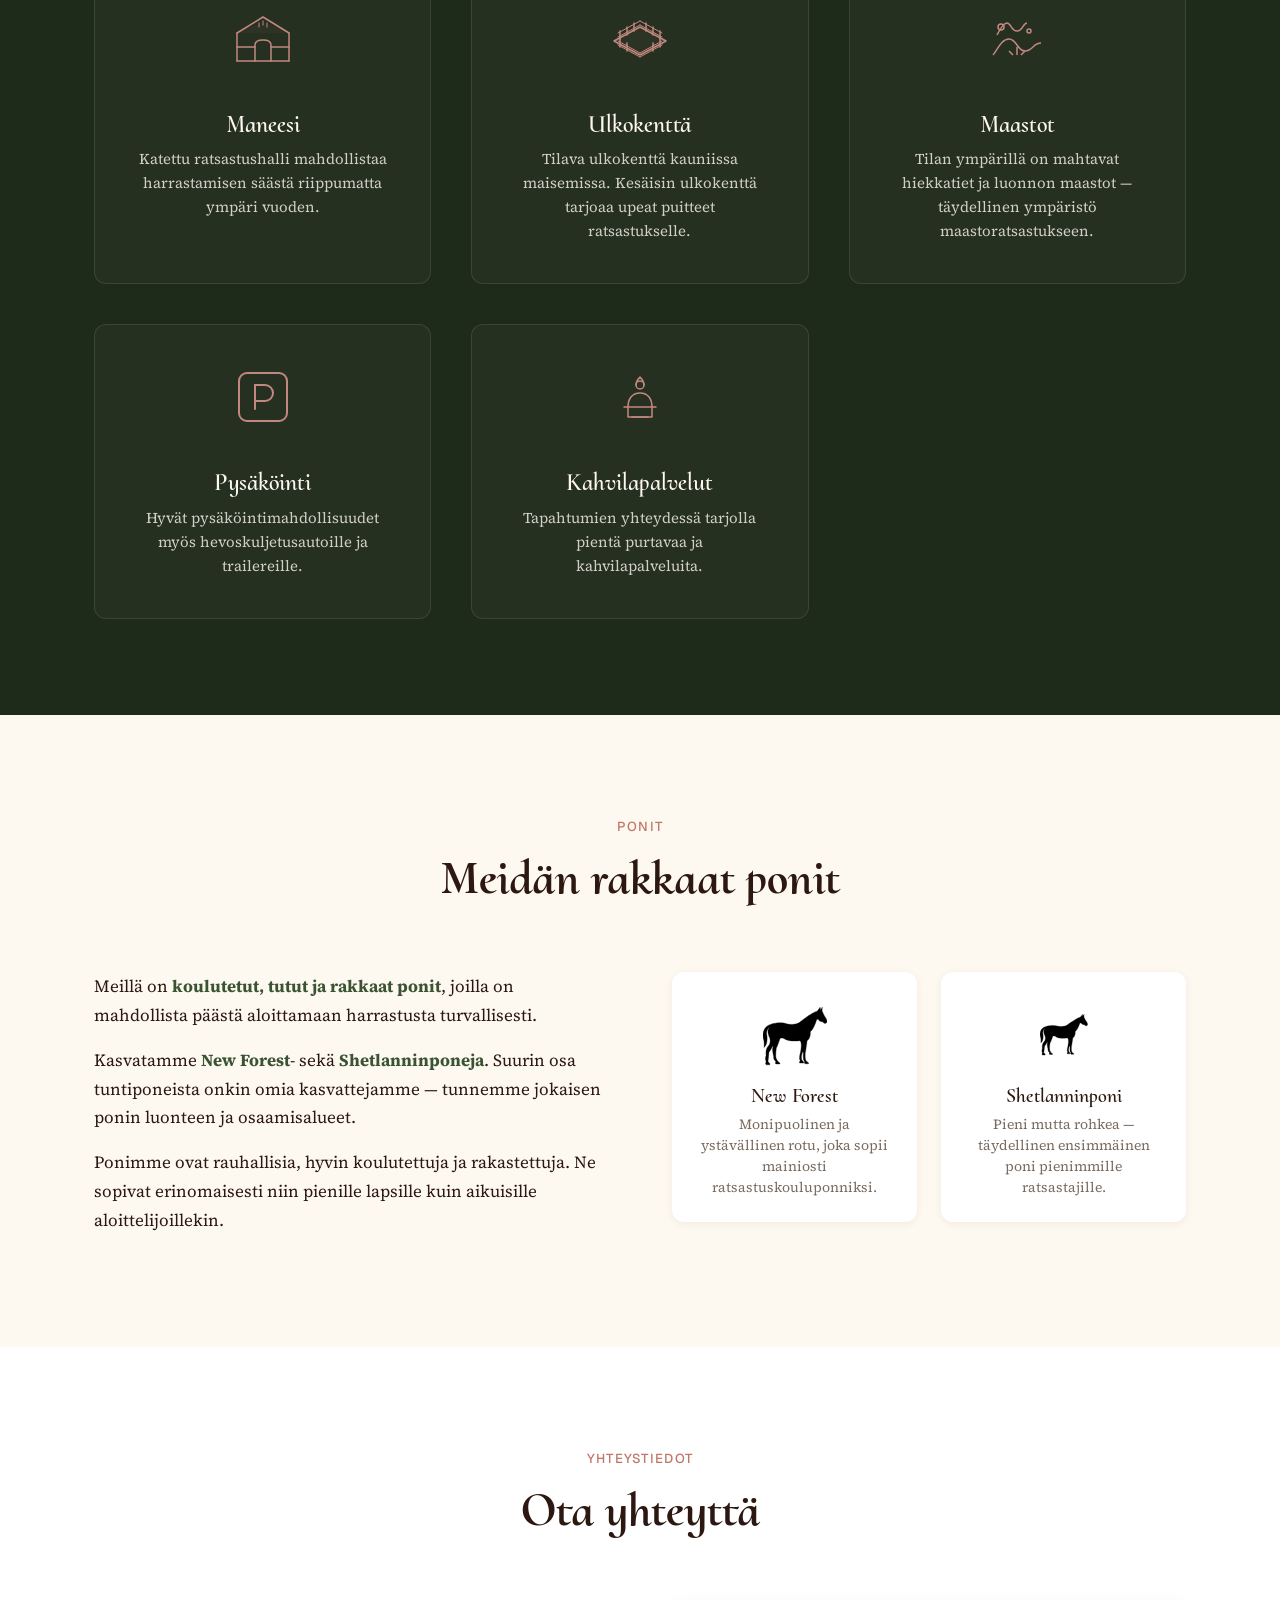
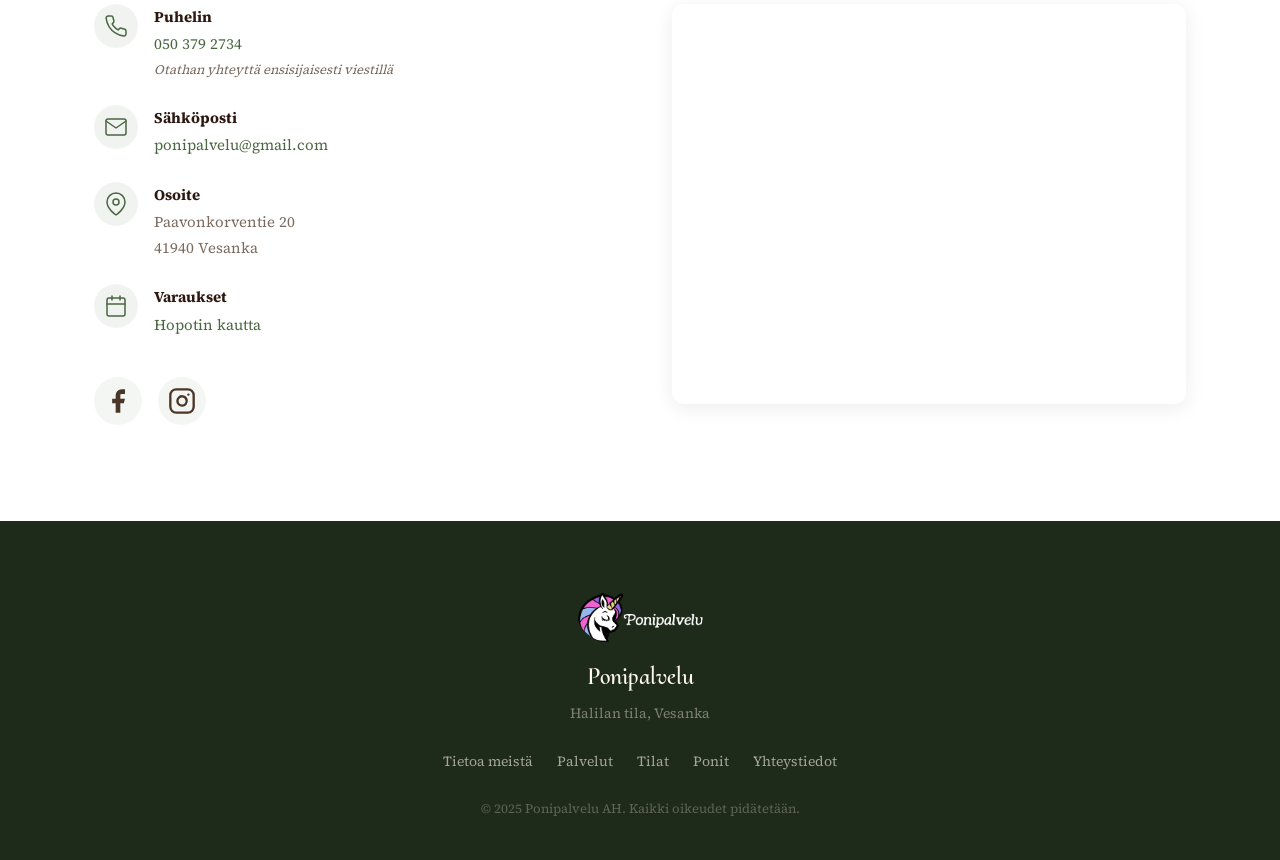
==== commit 772cf1bb: "Updated background" ====
--- a/index.html
+++ b/index.html
@@ -14,7 +14,7 @@
   <meta property="og:url" content="https://ponipalvelu.fi">
   <meta property="og:locale" content="fi_FI">
 
-  <link rel="stylesheet" href="styles.css?v=3">
+  <link rel="stylesheet" href="styles.css?v=4">
 </head>
 <body>
 
@@ -22,8 +22,8 @@
   <header class="site-header" id="siteHeader">
     <nav class="nav-container">
       <a href="#hero" class="nav-logo">
-        <img src="assets/ponipalvelu_logo_black.png?v=3" alt="Ponipalvelu" class="logo-img logo-light">
-        <img src="assets/ponipalvelu_logo_white.png?v=3" alt="Ponipalvelu" class="logo-img logo-dark">
+        <img src="assets/ponipalvelu_logo_black.png?v=4" alt="Ponipalvelu" class="logo-img logo-light">
+        <img src="assets/ponipalvelu_logo_white.png?v=4" alt="Ponipalvelu" class="logo-img logo-dark">
       </a>
 
       <div class="nav-actions">
@@ -64,12 +64,12 @@
 
   <!-- Hero -->
   <section class="hero" id="hero">
-    <img src="assets/IMG_2753.jpg?v=3" alt="" class="hero-bg-img" aria-hidden="true">
+    <img src="assets/cover.jpg?v=4" alt="" class="hero-bg-img" aria-hidden="true">
     <div class="hero-overlay"></div>
     <div class="hero-content">
       <h1 class="hero-title reveal">
-        <img src="assets/ponipalvelu_logo_black.png?v=3" alt="Ponipalvelu" class="hero-logo-img logo-light">
-        <img src="assets/ponipalvelu_logo_white.png?v=3" alt="Ponipalvelu" class="hero-logo-img logo-dark">
+        <img src="assets/ponipalvelu_logo_black.png?v=4" alt="Ponipalvelu" class="hero-logo-img logo-light">
+        <img src="assets/ponipalvelu_logo_white.png?v=4" alt="Ponipalvelu" class="hero-logo-img logo-dark">
       </h1>
       <p class="hero-subtitle reveal">Halilan tila, Vesanka</p>
       <p class="hero-tagline reveal">Matalan kynnyksen ratsastusharrastusta<br>pienryhmissä ja paritunneilla</p>
@@ -154,9 +154,11 @@
         <div class="service-card reveal">
           <div class="service-icon">
             <svg viewBox="0 0 48 48" width="48" height="48" fill="none" stroke="currentColor" stroke-width="1.5" stroke-linecap="round" stroke-linejoin="round" aria-hidden="true">
-              <path d="M24 8l3 6 7 1-5 5 1 7-6-3-6 3 1-7-5-5 7-1z"/>
-              <circle cx="24" cy="34" r="6"/>
-              <path d="M20 34h8"/>
+              <!-- Hand reaching up -->
+              <path d="M14 38C14 38 12 32 12 28C12 26 13 24 15 24C17 24 18 26 18 28V22C18 20 19 18 21 18C23 18 24 20 24 22V20C24 18 25 16 27 16C29 16 30 18 30 20V22C30 20 31 18 33 18C35 18 36 20 36 22V32C36 36 33 40 28 42"/>
+              <!-- Heart above -->
+              <path d="M20 10C20 7 22.5 5 25 5C27.5 5 30 7 30 10C30 14 24 18 24 18C24 18 18 14 18 10C18 7 20.5 5 23 5" fill="currentColor" opacity="0.1"/>
+              <path d="M24 18C24 18 18 14 18 10C18 7.5 19.5 5.5 21.5 5.5C23.5 5.5 24 7.5 24 7.5C24 7.5 24.5 5.5 26.5 5.5C28.5 5.5 30 7.5 30 10C30 14 24 18 24 18Z"/>
             </svg>
           </div>
           <h3>Ponihetket</h3>
@@ -187,12 +189,27 @@
           <p>Ponin vuokraus kertahinnalla. Tutustu poniin omaan tahtiin ja nauti rauhallisesta hetkestä tilan maisemissa.</p>
         </div>
 
+        <div class="service-card reveal">
+          <div class="service-icon">
+            <svg viewBox="0 0 48 48" width="48" height="48" fill="none" stroke="currentColor" stroke-width="1.5" stroke-linecap="round" stroke-linejoin="round" aria-hidden="true">
+              <path d="M6 38V18L24 8L42 18V38"/>
+              <path d="M6 38H42"/>
+              <path d="M14 38V24H22V38"/>
+              <path d="M26 38V24H34V38"/>
+              <path d="M14 28H22M26 28H34"/>
+              <path d="M18 24V20M30 24V20"/>
+            </svg>
+          </div>
+          <h3>Tallipaikat</h3>
+          <p>Tarjoamme puolihoitopaikkoja omille hevosille puolikarsinalla. Paikkoja kannattaa kysyä aktiivisesti — otathan yhteyttä!</p>
+        </div>
+
       </div>
 
       <div class="services-cta reveal">
         <p>Tuntien varaukset Hopotin kautta</p>
         <a href="https://hopoti.com/stable/Ponipalvelu" target="_blank" rel="noopener" class="hopoti-link">
-          <img src="assets/hopoti-logo-blue.png?v=3" alt="Varaa tunti Hopotissa" class="hopoti-logo">
+          <img src="assets/hopoti-logo-blue.png?v=4" alt="Varaa tunti Hopotissa" class="hopoti-logo">
         </a>
       </div>
     </div>
@@ -282,6 +299,33 @@
           <p>Tilan ympärillä on mahtavat hiekkatiet ja luonnon maastot — täydellinen ympäristö maastoratsastukseen.</p>
         </div>
 
+        <div class="facility-card reveal">
+          <div class="facility-icon">
+            <svg viewBox="0 0 64 64" width="64" height="64" fill="none" stroke="currentColor" stroke-width="2" stroke-linecap="round" stroke-linejoin="round" aria-hidden="true">
+              <rect x="8" y="8" width="48" height="48" rx="8"/>
+              <path d="M24 20V44"/>
+              <path d="M24 20H34C38.4 20 42 23.6 42 28C42 32.4 38.4 36 34 36H24"/>
+            </svg>
+          </div>
+          <h3>Pysäköinti</h3>
+          <p>Hyvät pysäköintimahdollisuudet myös hevoskuljetusautoille ja trailereille.</p>
+        </div>
+
+        <div class="facility-card reveal">
+          <div class="facility-icon">
+            <svg viewBox="0 0 64 64" width="64" height="64" fill="none" stroke="currentColor" stroke-width="1.5" stroke-linecap="round" stroke-linejoin="round" aria-hidden="true">
+              <path d="M20 42C20 34 24 28 32 28C40 28 44 34 44 42"/>
+              <path d="M16 42H48"/>
+              <path d="M20 42V52H44V42"/>
+              <circle cx="32" cy="20" r="4"/>
+              <path d="M28 20C28 16 32 12 32 12C32 12 36 16 36 20"/>
+              <path d="M24 52H40"/>
+            </svg>
+          </div>
+          <h3>Kahvilapalvelut</h3>
+          <p>Tapahtumien yhteydessä tarjolla pientä purtavaa ja kahvilapalveluita.</p>
+        </div>
+
       </div>
     </div>
   </section>
@@ -302,14 +346,14 @@
         <div class="ponies-breeds reveal">
           <div class="breed-card">
             <div class="breed-illustration">
-              <img src="assets/black-horse.svg?v=3" alt="" class="breed-icon" aria-hidden="true">
+              <img src="assets/black-horse.svg?v=4" alt="" class="breed-icon" aria-hidden="true">
             </div>
             <h3>New Forest</h3>
             <p>Monipuolinen ja ystävällinen rotu, joka sopii mainiosti ratsastuskouluponniksi.</p>
           </div>
           <div class="breed-card">
             <div class="breed-illustration">
-              <img src="assets/black-pony.svg?v=3" alt="" class="breed-icon breed-icon--small" aria-hidden="true">
+              <img src="assets/black-pony.svg?v=4" alt="" class="breed-icon breed-icon--small" aria-hidden="true">
             </div>
             <h3>Shetlanninponi</h3>
             <p>Pieni mutta rohkea — täydellinen ensimmäinen poni pienimmille ratsastajille.</p>
@@ -422,8 +466,8 @@
     <div class="container">
       <div class="footer-content">
         <div class="footer-brand">
-          <img src="assets/ponipalvelu_logo_black.png?v=3" alt="Ponipalvelu" class="footer-logo-img logo-light">
-          <img src="assets/ponipalvelu_logo_white.png?v=3" alt="Ponipalvelu" class="footer-logo-img logo-dark">
+          <img src="assets/ponipalvelu_logo_black.png?v=4" alt="Ponipalvelu" class="footer-logo-img logo-light">
+          <img src="assets/ponipalvelu_logo_white.png?v=4" alt="Ponipalvelu" class="footer-logo-img logo-dark">
           <span class="footer-logo">Ponipalvelu</span>
           <p>Halilan tila, Vesanka</p>
         </div>
@@ -441,6 +485,6 @@
     </div>
   </footer>
 
-  <script src="script.js?v=3"></script>
+  <script src="script.js?v=4"></script>
 </body>
 </html>
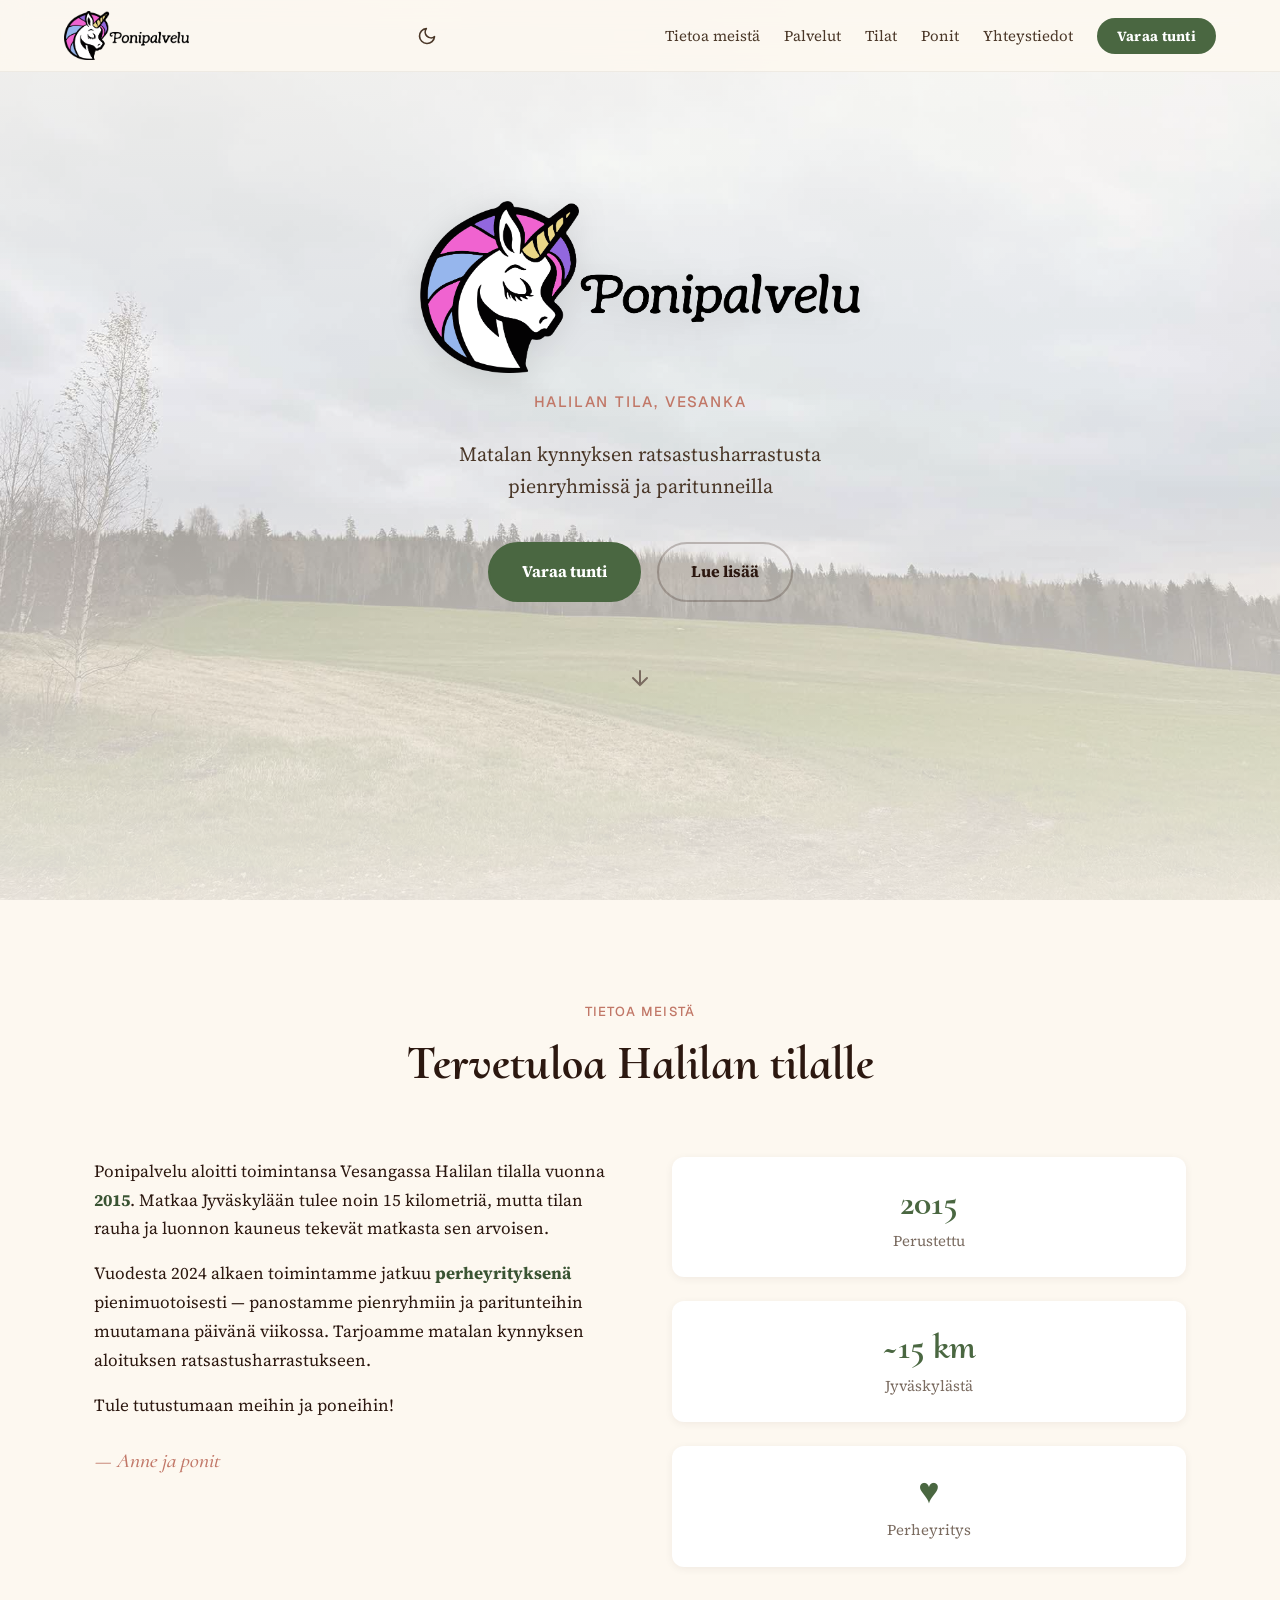
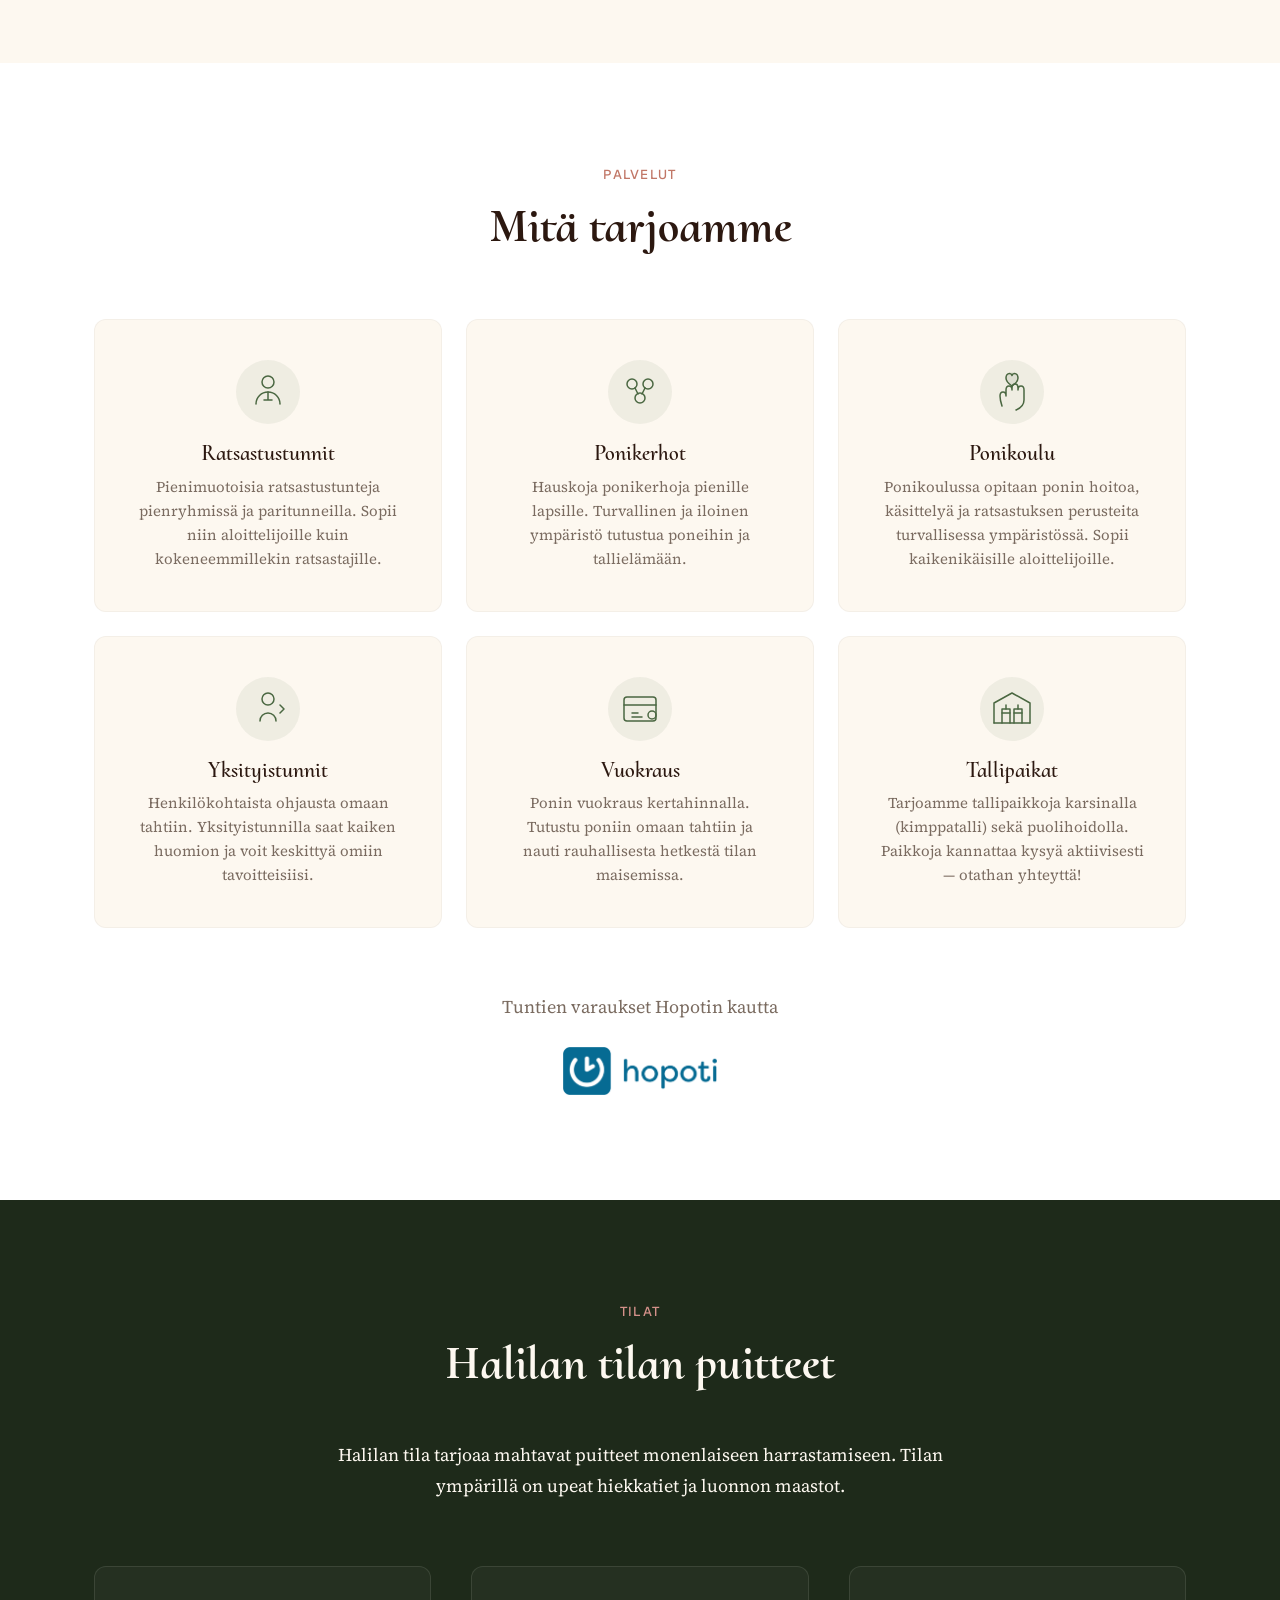
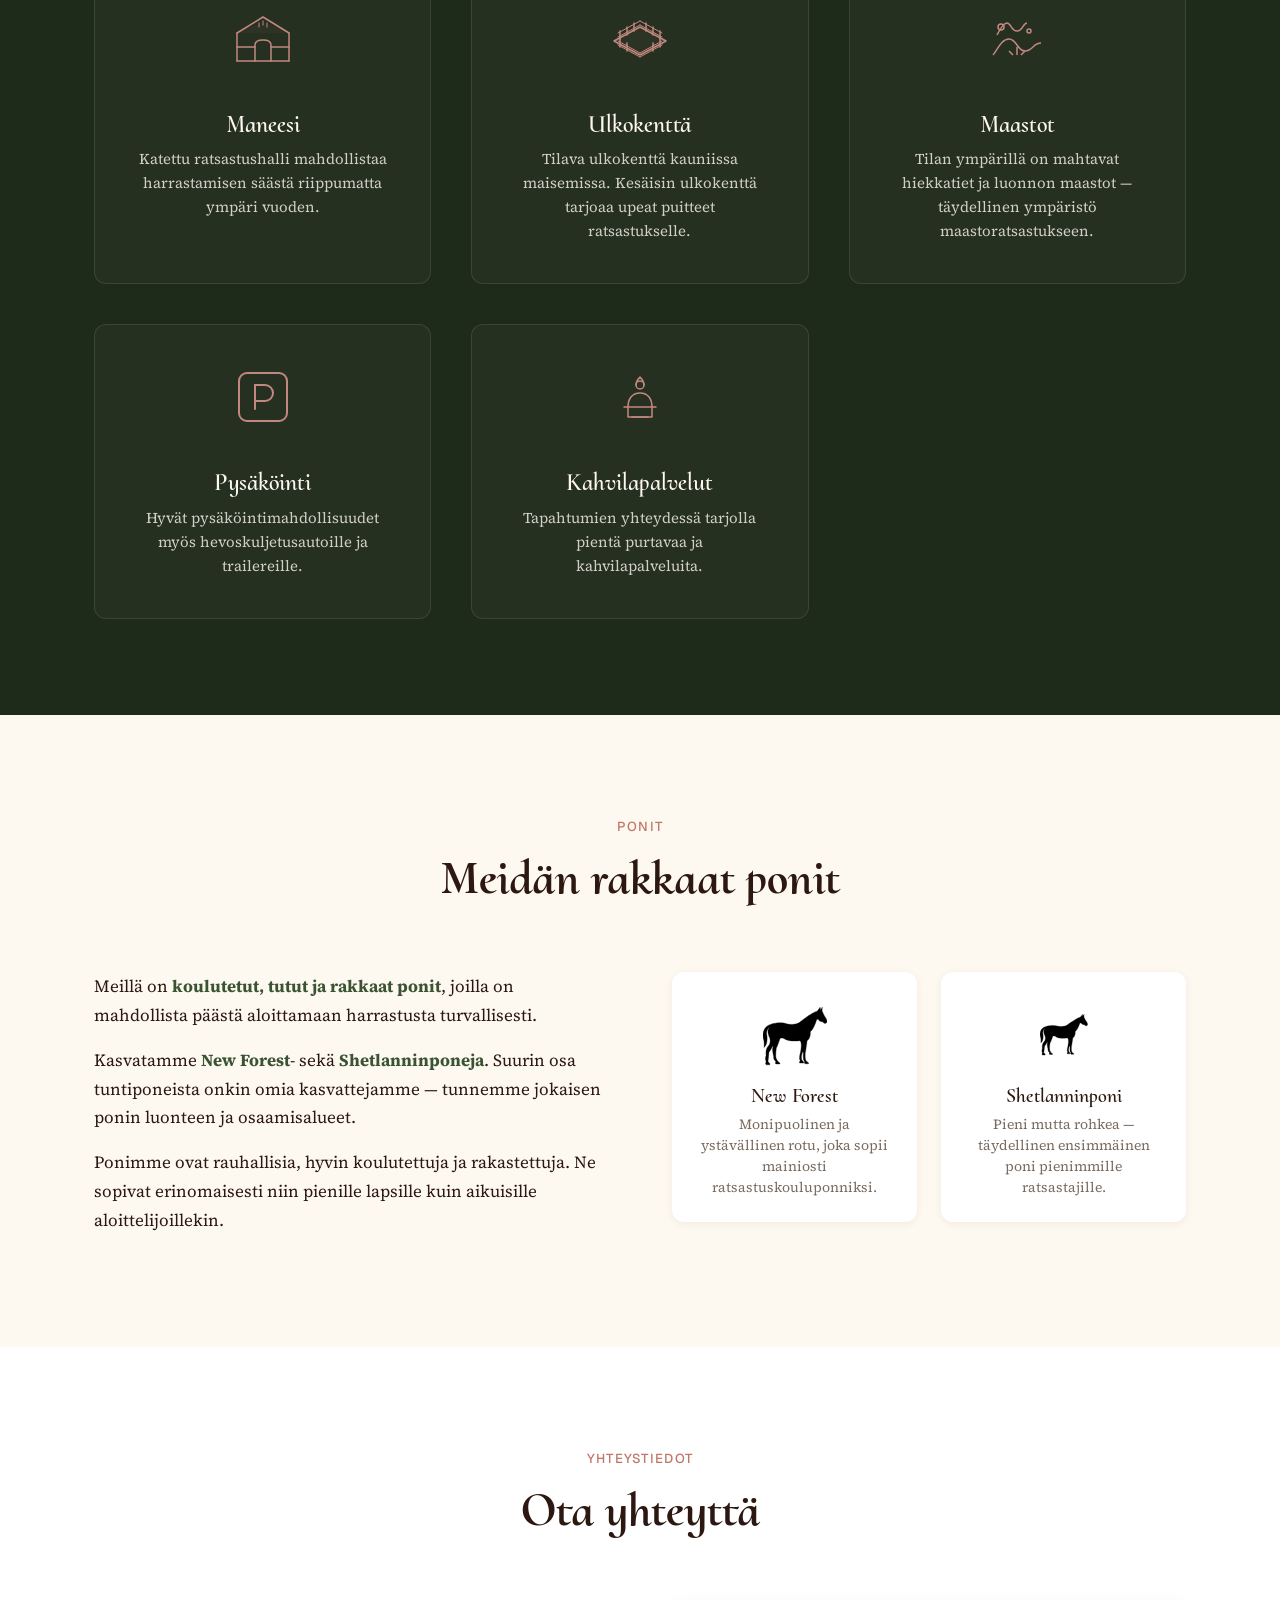
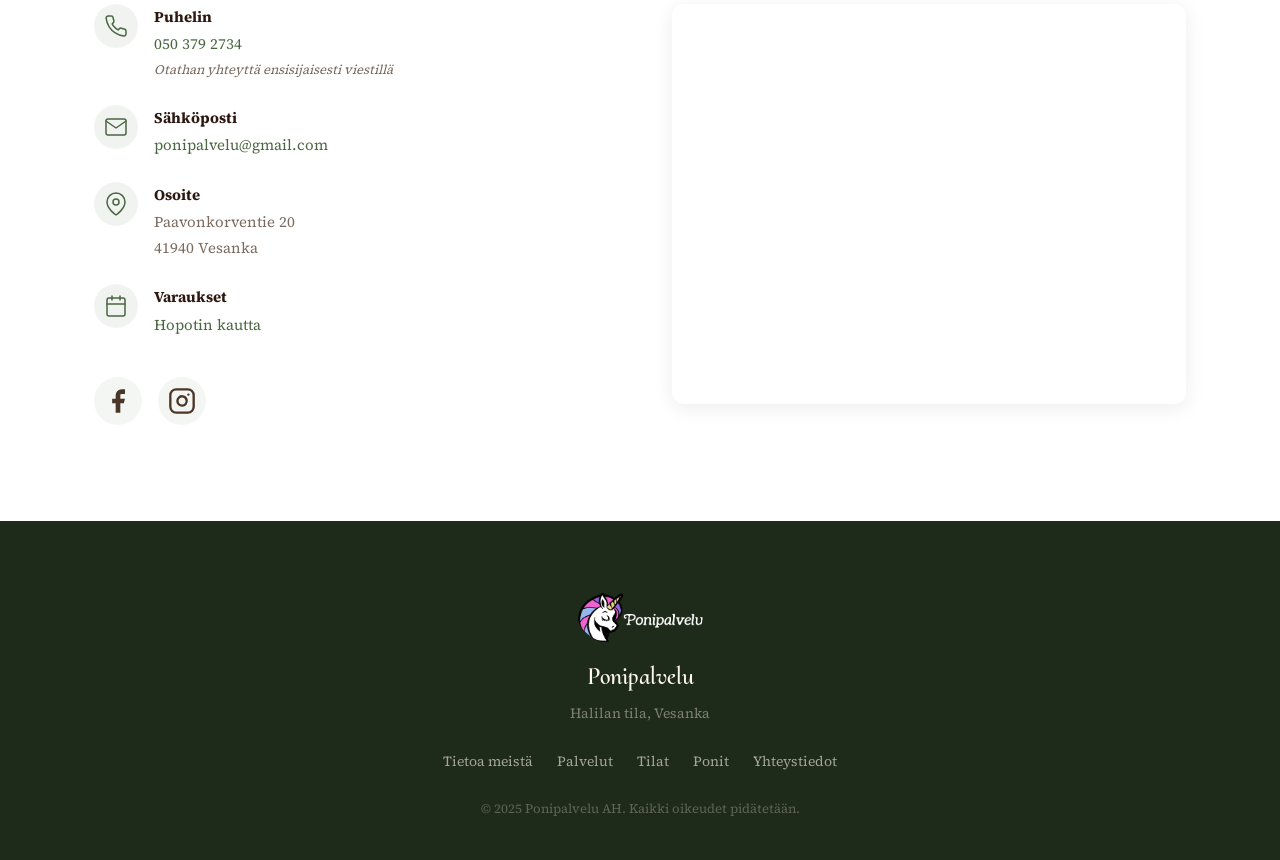
==== commit 27687a97: "Updated to v5" ====
--- a/index.html
+++ b/index.html
@@ -14,7 +14,7 @@
   <meta property="og:url" content="https://ponipalvelu.fi">
   <meta property="og:locale" content="fi_FI">
 
-  <link rel="stylesheet" href="styles.css?v=4">
+  <link rel="stylesheet" href="styles.css?v=5">
 </head>
 <body>
 
@@ -22,8 +22,8 @@
   <header class="site-header" id="siteHeader">
     <nav class="nav-container">
       <a href="#hero" class="nav-logo">
-        <img src="assets/ponipalvelu_logo_black.png?v=4" alt="Ponipalvelu" class="logo-img logo-light">
-        <img src="assets/ponipalvelu_logo_white.png?v=4" alt="Ponipalvelu" class="logo-img logo-dark">
+        <img src="assets/ponipalvelu_logo_black.png?v=5" alt="Ponipalvelu" class="logo-img logo-light">
+        <img src="assets/ponipalvelu_logo_white.png?v=5" alt="Ponipalvelu" class="logo-img logo-dark">
       </a>
 
       <div class="nav-actions">
@@ -64,12 +64,12 @@
 
   <!-- Hero -->
   <section class="hero" id="hero">
-    <img src="assets/cover.jpg?v=4" alt="" class="hero-bg-img" aria-hidden="true">
+    <img src="assets/cover.jpg?v=5" alt="" class="hero-bg-img" aria-hidden="true">
     <div class="hero-overlay"></div>
     <div class="hero-content">
       <h1 class="hero-title reveal">
-        <img src="assets/ponipalvelu_logo_black.png?v=4" alt="Ponipalvelu" class="hero-logo-img logo-light">
-        <img src="assets/ponipalvelu_logo_white.png?v=4" alt="Ponipalvelu" class="hero-logo-img logo-dark">
+        <img src="assets/ponipalvelu_logo_black.png?v=5" alt="Ponipalvelu" class="hero-logo-img logo-light">
+        <img src="assets/ponipalvelu_logo_white.png?v=5" alt="Ponipalvelu" class="hero-logo-img logo-dark">
       </h1>
       <p class="hero-subtitle reveal">Halilan tila, Vesanka</p>
       <p class="hero-tagline reveal">Matalan kynnyksen ratsastusharrastusta<br>pienryhmissä ja paritunneilla</p>
@@ -161,8 +161,8 @@
               <path d="M24 18C24 18 18 14 18 10C18 7.5 19.5 5.5 21.5 5.5C23.5 5.5 24 7.5 24 7.5C24 7.5 24.5 5.5 26.5 5.5C28.5 5.5 30 7.5 30 10C30 14 24 18 24 18Z"/>
             </svg>
           </div>
-          <h3>Ponihetket</h3>
-          <p>Elämyksellisiä ponihetkiä kaikenikäisille. Mahtava kokemus syntymäpäiville tai muille erityisille hetkille.</p>
+          <h3>Ponikoulu</h3>
+          <p>Ponikoulussa opitaan ponin hoitoa, käsittelyä ja ratsastuksen perusteita turvallisessa ympäristössä. Sopii kaikenikäisille aloittelijoille.</p>
         </div>
 
         <div class="service-card reveal">
@@ -201,7 +201,7 @@
             </svg>
           </div>
           <h3>Tallipaikat</h3>
-          <p>Tarjoamme puolihoitopaikkoja omille hevosille puolikarsinalla. Paikkoja kannattaa kysyä aktiivisesti — otathan yhteyttä!</p>
+          <p>Tarjoamme tallipaikkoja karsinalla (kimppatalli) sekä puolihoidolla. Paikkoja kannattaa kysyä aktiivisesti — otathan yhteyttä!</p>
         </div>
 
       </div>
@@ -209,7 +209,7 @@
       <div class="services-cta reveal">
         <p>Tuntien varaukset Hopotin kautta</p>
         <a href="https://hopoti.com/stable/Ponipalvelu" target="_blank" rel="noopener" class="hopoti-link">
-          <img src="assets/hopoti-logo-blue.png?v=4" alt="Varaa tunti Hopotissa" class="hopoti-logo">
+          <img src="assets/hopoti-logo-blue.png?v=5" alt="Varaa tunti Hopotissa" class="hopoti-logo">
         </a>
       </div>
     </div>
@@ -346,14 +346,14 @@
         <div class="ponies-breeds reveal">
           <div class="breed-card">
             <div class="breed-illustration">
-              <img src="assets/black-horse.svg?v=4" alt="" class="breed-icon" aria-hidden="true">
+              <img src="assets/black-horse.svg?v=5" alt="" class="breed-icon" aria-hidden="true">
             </div>
             <h3>New Forest</h3>
             <p>Monipuolinen ja ystävällinen rotu, joka sopii mainiosti ratsastuskouluponniksi.</p>
           </div>
           <div class="breed-card">
             <div class="breed-illustration">
-              <img src="assets/black-pony.svg?v=4" alt="" class="breed-icon breed-icon--small" aria-hidden="true">
+              <img src="assets/black-pony.svg?v=5" alt="" class="breed-icon breed-icon--small" aria-hidden="true">
             </div>
             <h3>Shetlanninponi</h3>
             <p>Pieni mutta rohkea — täydellinen ensimmäinen poni pienimmille ratsastajille.</p>
@@ -466,8 +466,8 @@
     <div class="container">
       <div class="footer-content">
         <div class="footer-brand">
-          <img src="assets/ponipalvelu_logo_black.png?v=4" alt="Ponipalvelu" class="footer-logo-img logo-light">
-          <img src="assets/ponipalvelu_logo_white.png?v=4" alt="Ponipalvelu" class="footer-logo-img logo-dark">
+          <img src="assets/ponipalvelu_logo_black.png?v=5" alt="Ponipalvelu" class="footer-logo-img logo-light">
+          <img src="assets/ponipalvelu_logo_white.png?v=5" alt="Ponipalvelu" class="footer-logo-img logo-dark">
           <span class="footer-logo">Ponipalvelu</span>
           <p>Halilan tila, Vesanka</p>
         </div>
@@ -485,6 +485,6 @@
     </div>
   </footer>
 
-  <script src="script.js?v=4"></script>
+  <script src="script.js?v=5"></script>
 </body>
 </html>
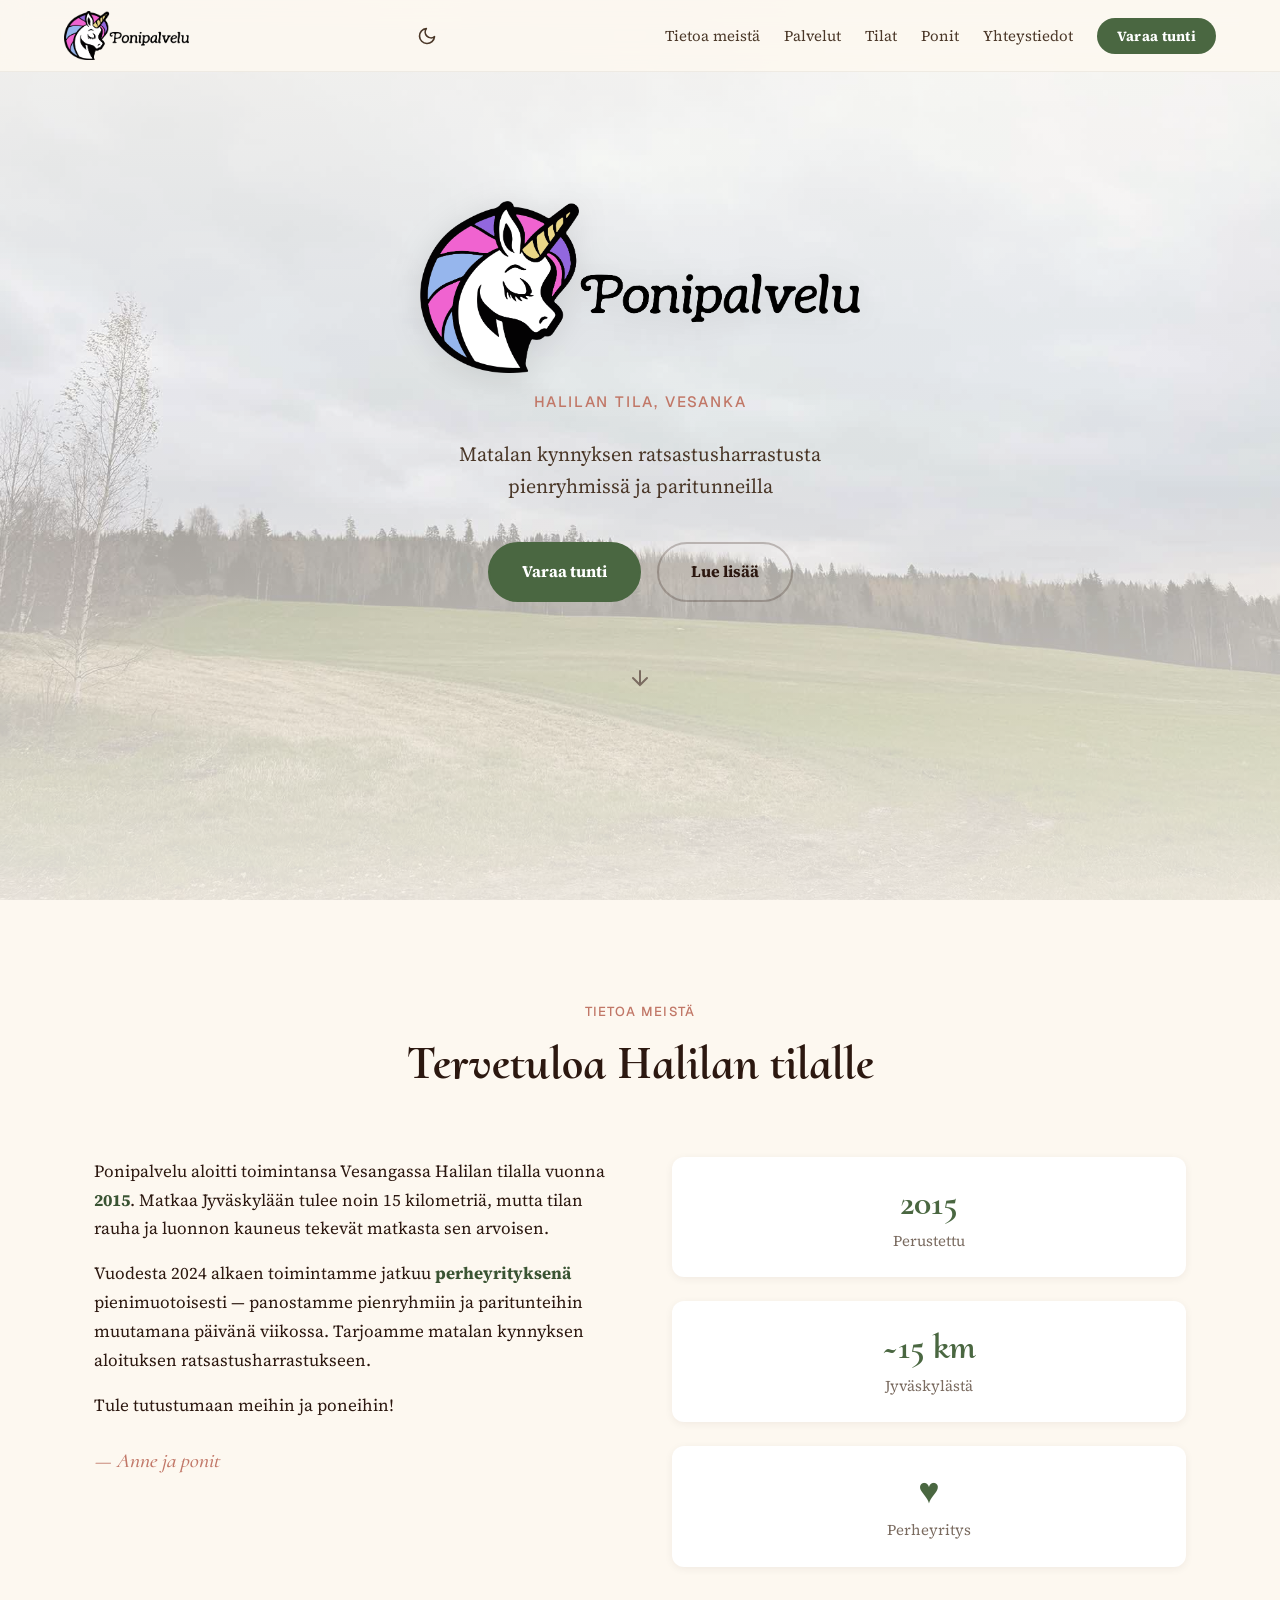
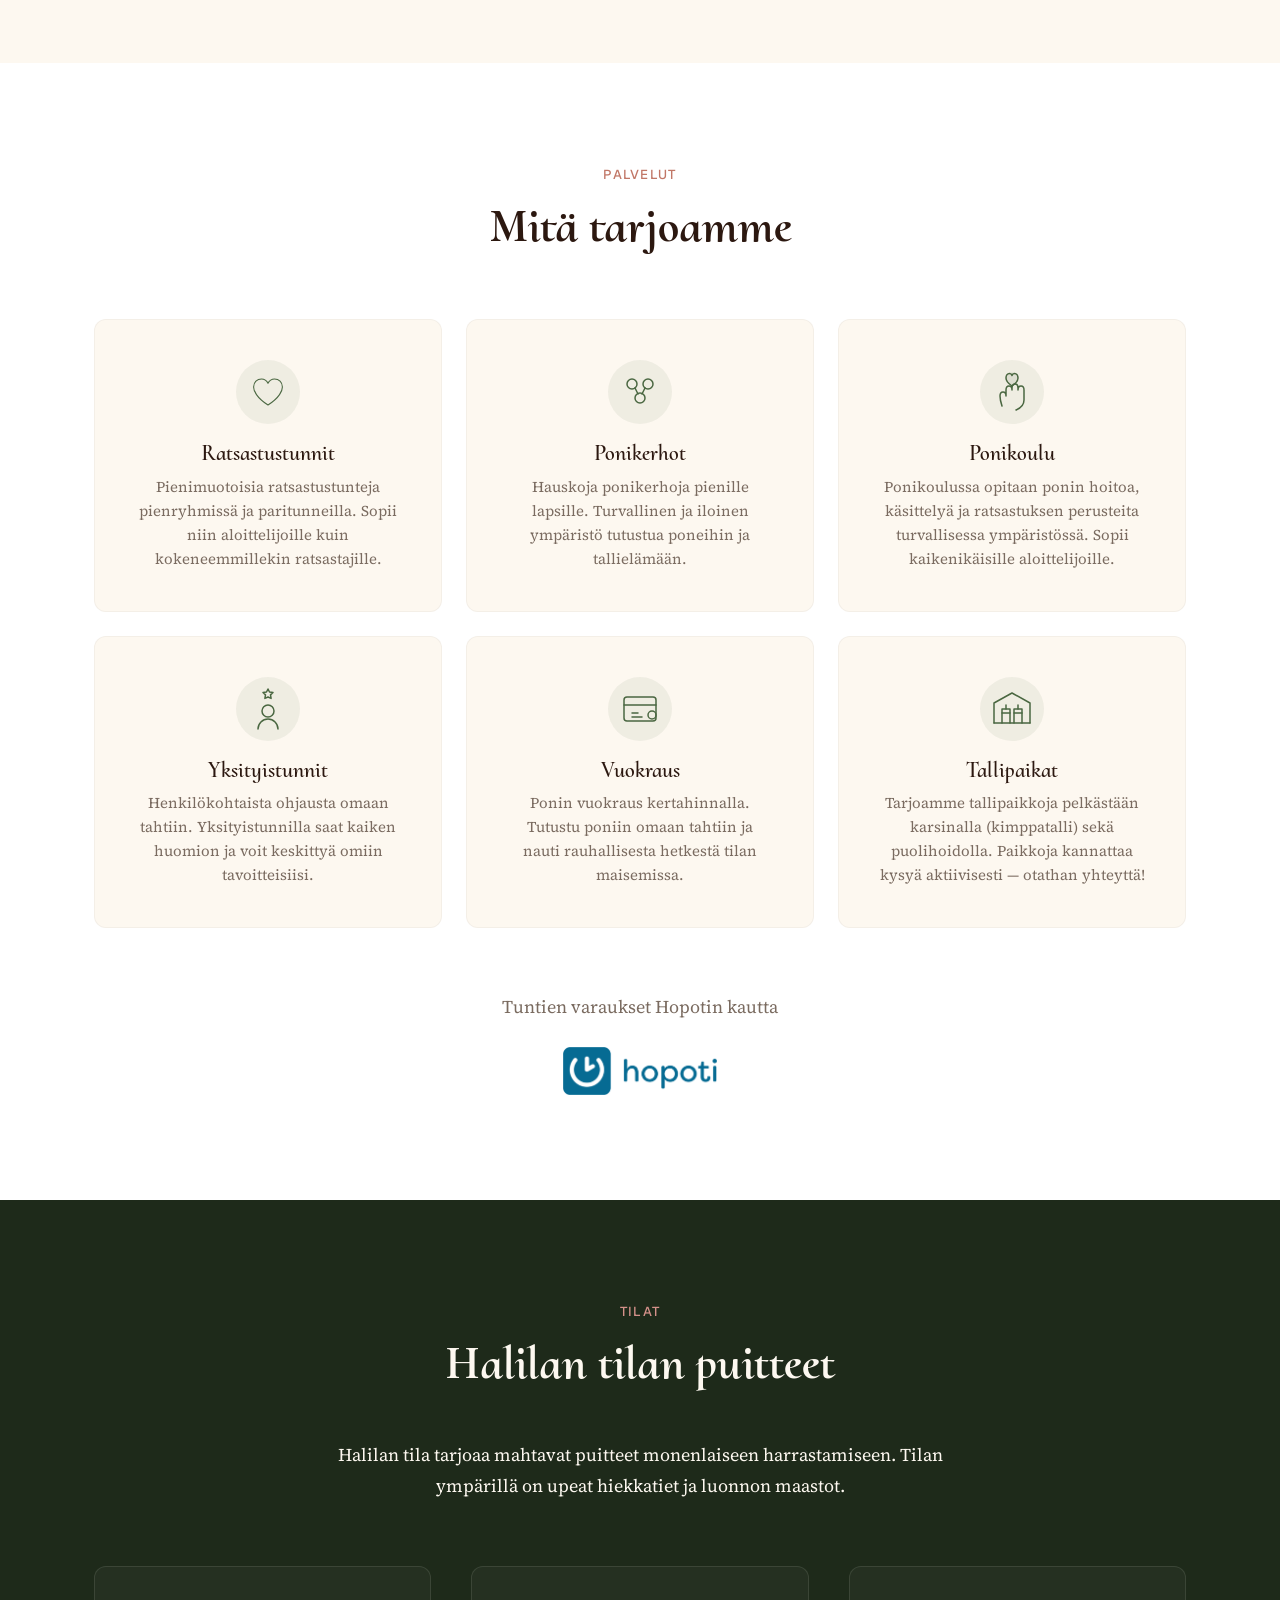
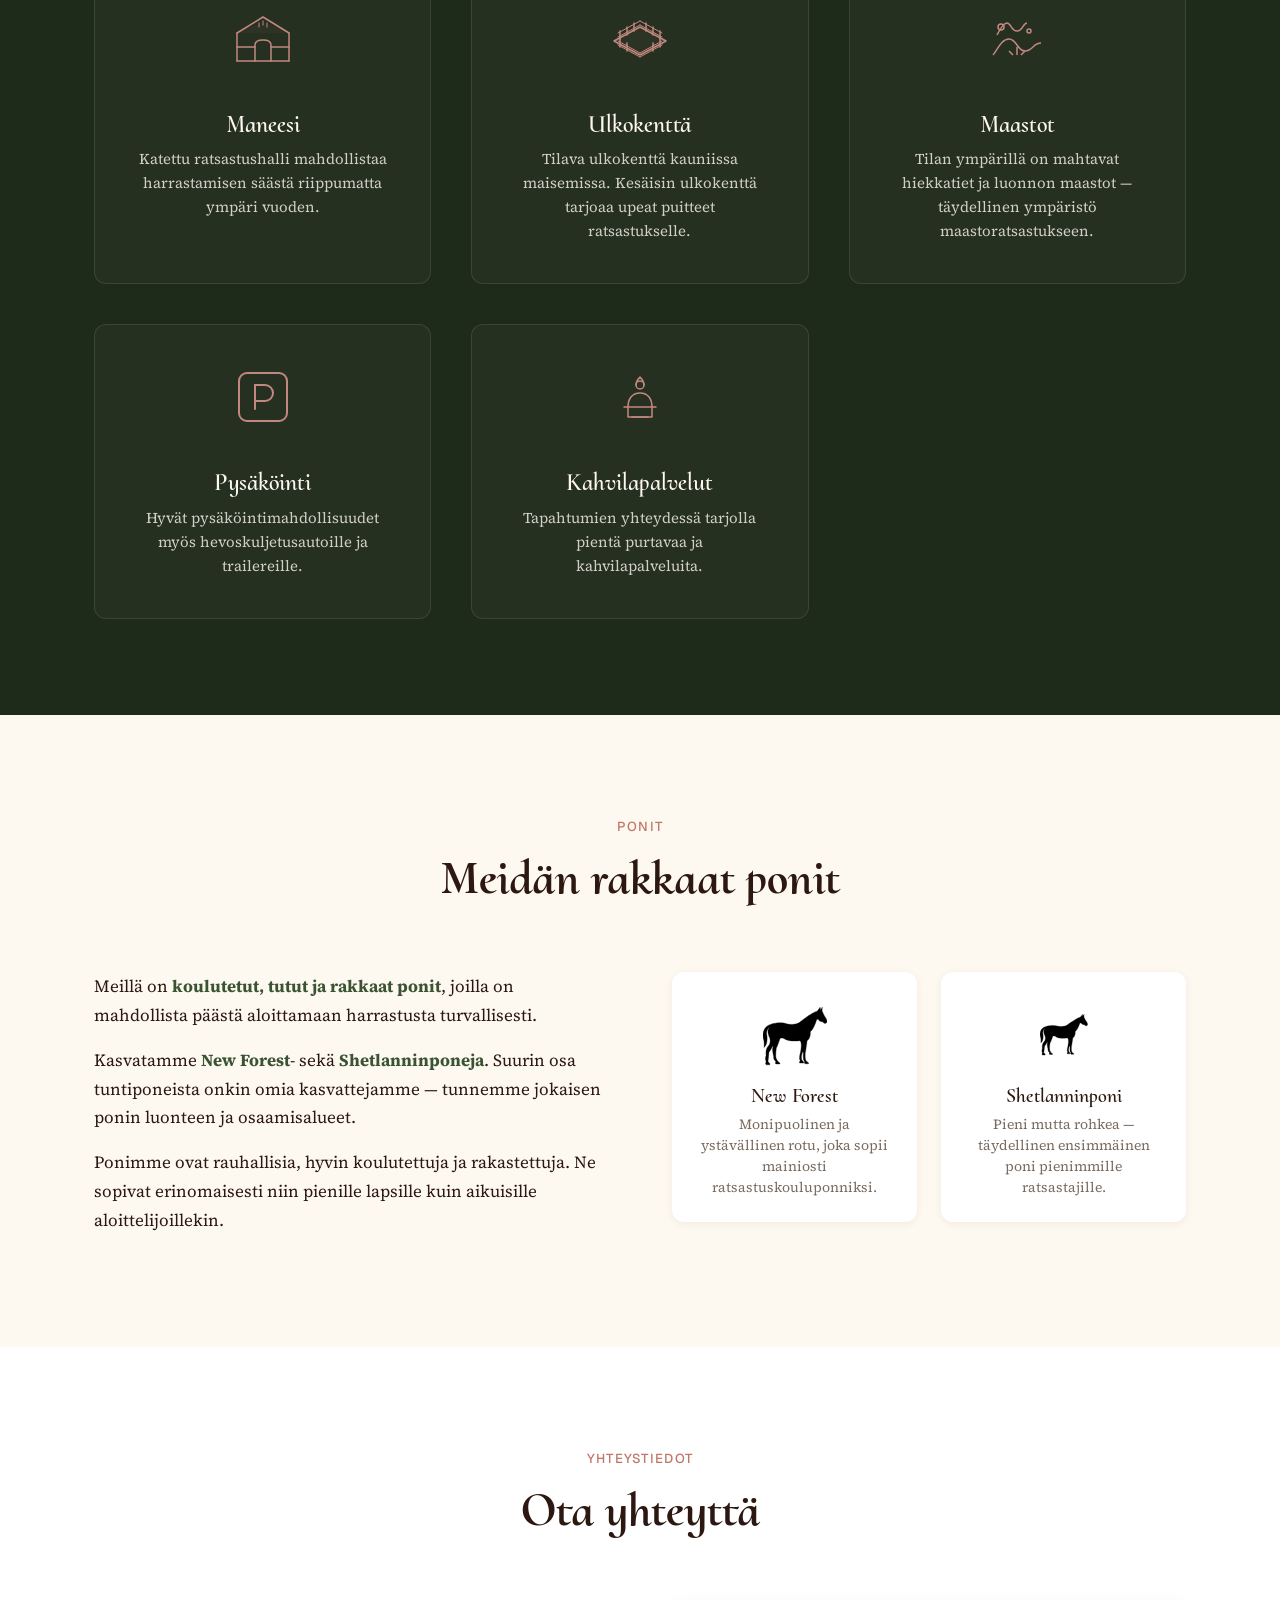
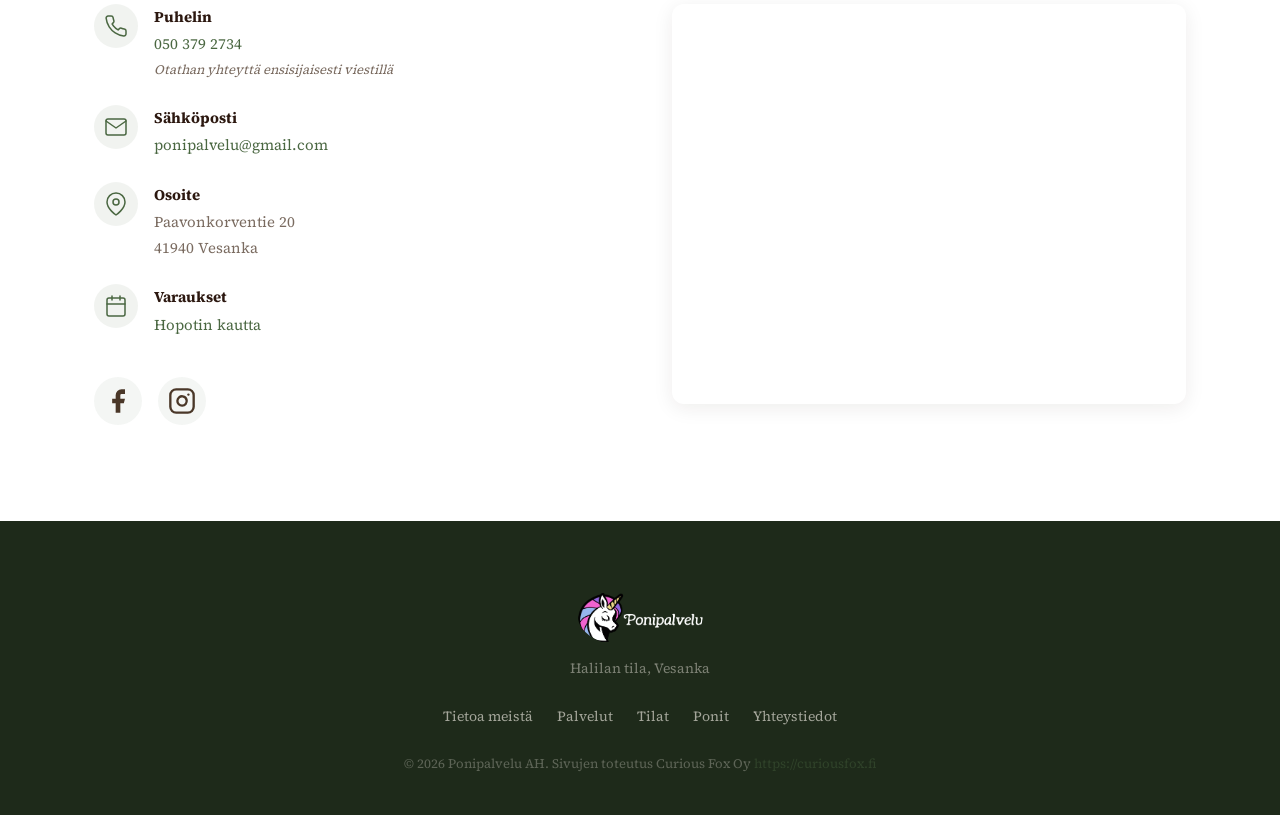
==== commit cef691f1: "Updated index" ====
--- a/index.html
+++ b/index.html
@@ -14,7 +14,7 @@
   <meta property="og:url" content="https://ponipalvelu.fi">
   <meta property="og:locale" content="fi_FI">
 
-  <link rel="stylesheet" href="styles.css?v=5">
+  <link rel="stylesheet" href="styles.css?v=6">
 </head>
 <body>
 
@@ -22,8 +22,8 @@
   <header class="site-header" id="siteHeader">
     <nav class="nav-container">
       <a href="#hero" class="nav-logo">
-        <img src="assets/ponipalvelu_logo_black.png?v=5" alt="Ponipalvelu" class="logo-img logo-light">
-        <img src="assets/ponipalvelu_logo_white.png?v=5" alt="Ponipalvelu" class="logo-img logo-dark">
+        <img src="assets/ponipalvelu_logo_black.png?v=6" alt="Ponipalvelu" class="logo-img logo-light">
+        <img src="assets/ponipalvelu_logo_white.png?v=6" alt="Ponipalvelu" class="logo-img logo-dark">
       </a>
 
       <div class="nav-actions">
@@ -64,12 +64,12 @@
 
   <!-- Hero -->
   <section class="hero" id="hero">
-    <img src="assets/cover.jpg?v=5" alt="" class="hero-bg-img" aria-hidden="true">
+    <img src="assets/cover.jpg?v=6" alt="" class="hero-bg-img" aria-hidden="true">
     <div class="hero-overlay"></div>
     <div class="hero-content">
       <h1 class="hero-title reveal">
-        <img src="assets/ponipalvelu_logo_black.png?v=5" alt="Ponipalvelu" class="hero-logo-img logo-light">
-        <img src="assets/ponipalvelu_logo_white.png?v=5" alt="Ponipalvelu" class="hero-logo-img logo-dark">
+        <img src="assets/ponipalvelu_logo_black.png?v=6" alt="Ponipalvelu" class="hero-logo-img logo-light">
+        <img src="assets/ponipalvelu_logo_white.png?v=6" alt="Ponipalvelu" class="hero-logo-img logo-dark">
       </h1>
       <p class="hero-subtitle reveal">Halilan tila, Vesanka</p>
       <p class="hero-tagline reveal">Matalan kynnyksen ratsastusharrastusta<br>pienryhmissä ja paritunneilla</p>
@@ -129,9 +129,9 @@
         <div class="service-card reveal">
           <div class="service-icon">
             <svg viewBox="0 0 48 48" width="48" height="48" fill="none" stroke="currentColor" stroke-width="1.5" stroke-linecap="round" stroke-linejoin="round" aria-hidden="true">
-              <circle cx="24" cy="14" r="6"/>
-              <path d="M12 36c0-6.627 5.373-12 12-12s12 5.373 12 12"/>
-              <path d="M24 24v8M20 32h8"/>
+              <g transform="translate(24,24) scale(0.72) translate(-24,-22)">
+                <path d="M24 40 C8 30 4 20 4 15 C4 8 9 4 15 4 C19 4 22 6 24 10 C26 6 29 4 33 4 C39 4 44 8 44 15 C44 20 40 30 24 40Z"/>
+              </g>
             </svg>
           </div>
           <h3>Ratsastustunnit</h3>
@@ -168,9 +168,9 @@
         <div class="service-card reveal">
           <div class="service-icon">
             <svg viewBox="0 0 48 48" width="48" height="48" fill="none" stroke="currentColor" stroke-width="1.5" stroke-linecap="round" stroke-linejoin="round" aria-hidden="true">
-              <circle cx="24" cy="14" r="6"/>
-              <path d="M16 36c0-4.418 3.582-8 8-8s8 3.582 8 8"/>
-              <path d="M36 20l4 4-4 4"/>
+              <path d="M24 4l1.5 3 3.5.5-2.5 2.4.6 3.5L24 12l-3.1 1.4.6-3.5L19 7.5l3.5-.5z"/>
+              <circle cx="24" cy="26" r="6"/>
+              <path d="M14 44c0-5.5 4.5-10 10-10s10 4.5 10 10"/>
             </svg>
           </div>
           <h3>Yksityistunnit</h3>
@@ -201,7 +201,7 @@
             </svg>
           </div>
           <h3>Tallipaikat</h3>
-          <p>Tarjoamme tallipaikkoja karsinalla (kimppatalli) sekä puolihoidolla. Paikkoja kannattaa kysyä aktiivisesti — otathan yhteyttä!</p>
+          <p>Tarjoamme tallipaikkoja pelkästään karsinalla (kimppatalli) sekä puolihoidolla. Paikkoja kannattaa kysyä aktiivisesti — otathan yhteyttä!</p>
         </div>
 
       </div>
@@ -209,7 +209,7 @@
       <div class="services-cta reveal">
         <p>Tuntien varaukset Hopotin kautta</p>
         <a href="https://hopoti.com/stable/Ponipalvelu" target="_blank" rel="noopener" class="hopoti-link">
-          <img src="assets/hopoti-logo-blue.png?v=5" alt="Varaa tunti Hopotissa" class="hopoti-logo">
+          <img src="assets/hopoti-logo-blue.png?v=6" alt="Varaa tunti Hopotissa" class="hopoti-logo">
         </a>
       </div>
     </div>
@@ -346,14 +346,14 @@
         <div class="ponies-breeds reveal">
           <div class="breed-card">
             <div class="breed-illustration">
-              <img src="assets/black-horse.svg?v=5" alt="" class="breed-icon" aria-hidden="true">
+              <img src="assets/black-horse.svg?v=6" alt="" class="breed-icon" aria-hidden="true">
             </div>
             <h3>New Forest</h3>
             <p>Monipuolinen ja ystävällinen rotu, joka sopii mainiosti ratsastuskouluponniksi.</p>
           </div>
           <div class="breed-card">
             <div class="breed-illustration">
-              <img src="assets/black-pony.svg?v=5" alt="" class="breed-icon breed-icon--small" aria-hidden="true">
+              <img src="assets/black-pony.svg?v=6" alt="" class="breed-icon breed-icon--small" aria-hidden="true">
             </div>
             <h3>Shetlanninponi</h3>
             <p>Pieni mutta rohkea — täydellinen ensimmäinen poni pienimmille ratsastajille.</p>
@@ -466,9 +466,8 @@
     <div class="container">
       <div class="footer-content">
         <div class="footer-brand">
-          <img src="assets/ponipalvelu_logo_black.png?v=5" alt="Ponipalvelu" class="footer-logo-img logo-light">
-          <img src="assets/ponipalvelu_logo_white.png?v=5" alt="Ponipalvelu" class="footer-logo-img logo-dark">
-          <span class="footer-logo">Ponipalvelu</span>
+          <img src="assets/ponipalvelu_logo_black.png?v=6" alt="Ponipalvelu" class="footer-logo-img logo-light">
+          <img src="assets/ponipalvelu_logo_white.png?v=6" alt="Ponipalvelu" class="footer-logo-img logo-dark">
           <p>Halilan tila, Vesanka</p>
         </div>
         <div class="footer-links">
@@ -479,12 +478,12 @@
           <a href="#yhteystiedot">Yhteystiedot</a>
         </div>
         <div class="footer-copy">
-          <p>&copy; 2025 Ponipalvelu AH. Kaikki oikeudet pidätetään.</p>
+          <p>&copy; 2026 Ponipalvelu AH. Sivujen toteutus Curious Fox Oy <a href="https://curiousfox.fi" target="_blank" rel="noopener">https://curiousfox.fi</a></p>
         </div>
       </div>
     </div>
   </footer>
 
-  <script src="script.js?v=5"></script>
+  <script src="script.js?v=6"></script>
 </body>
 </html>
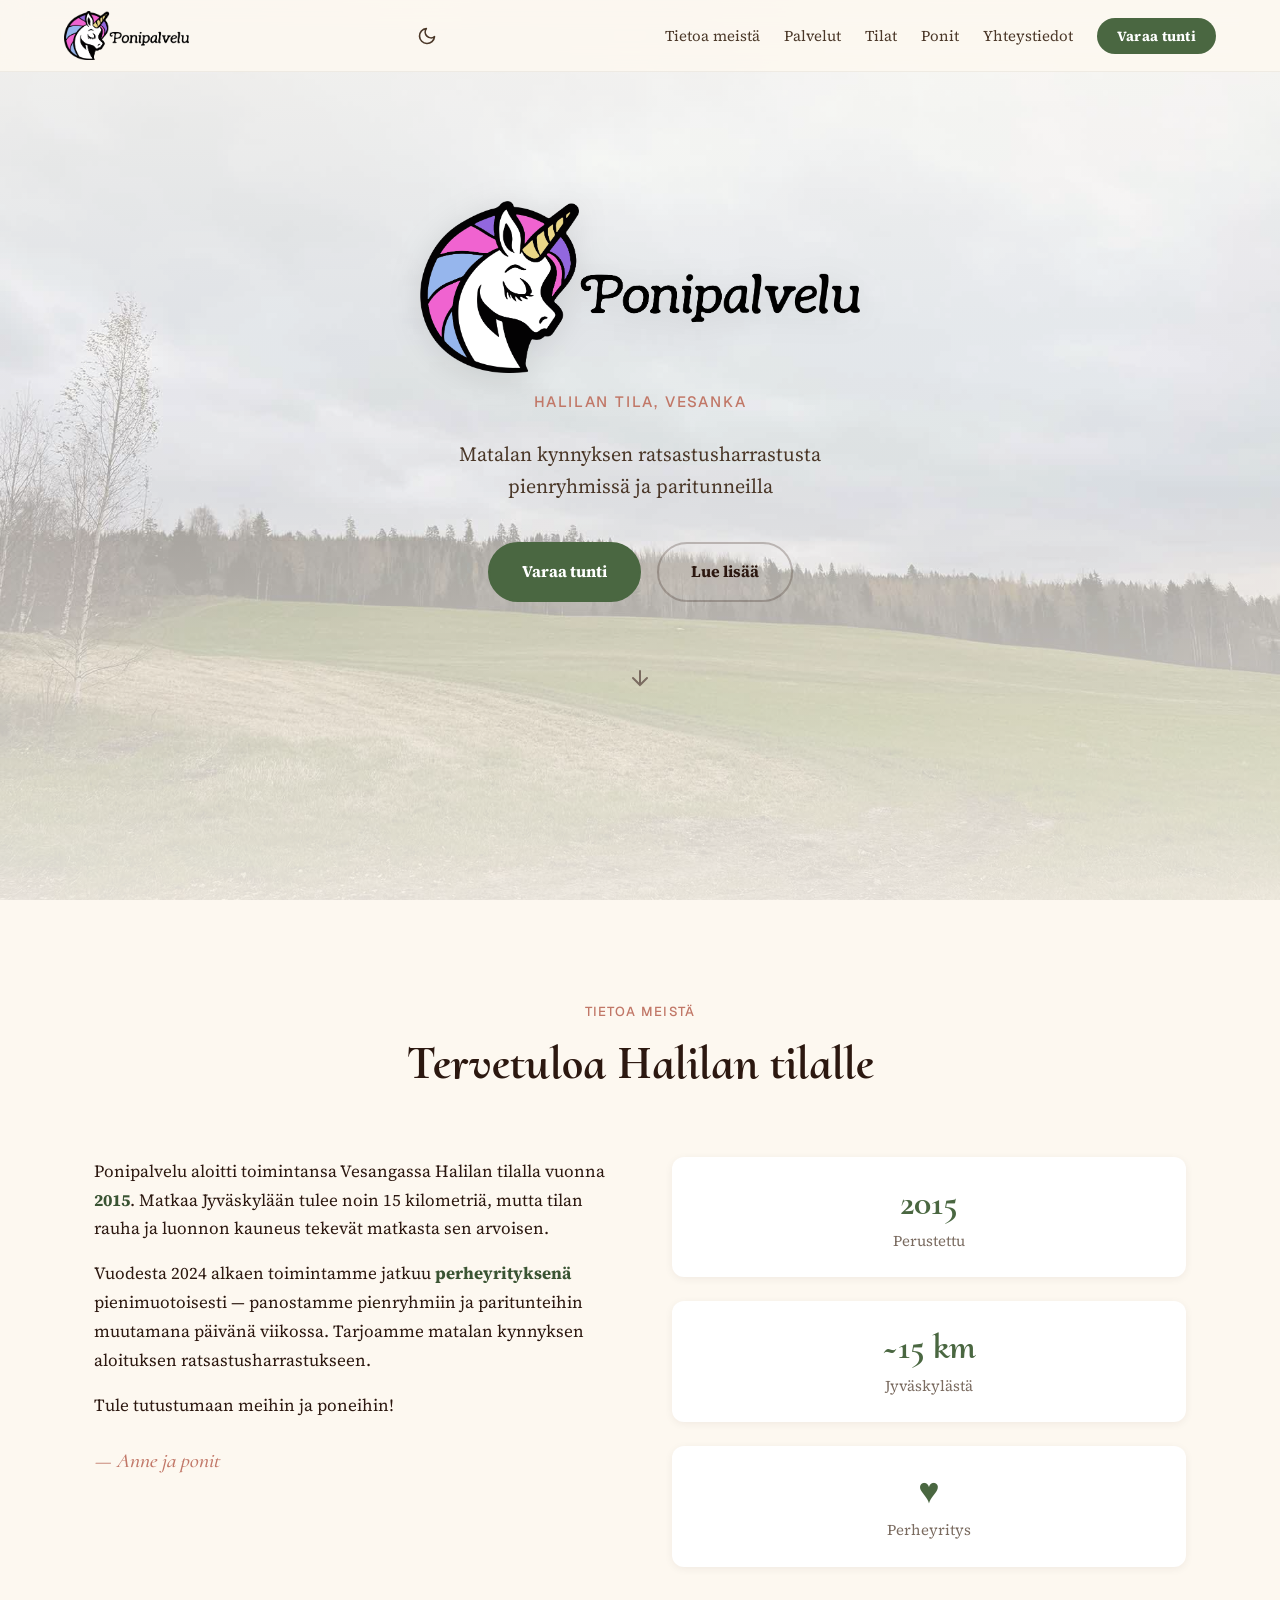
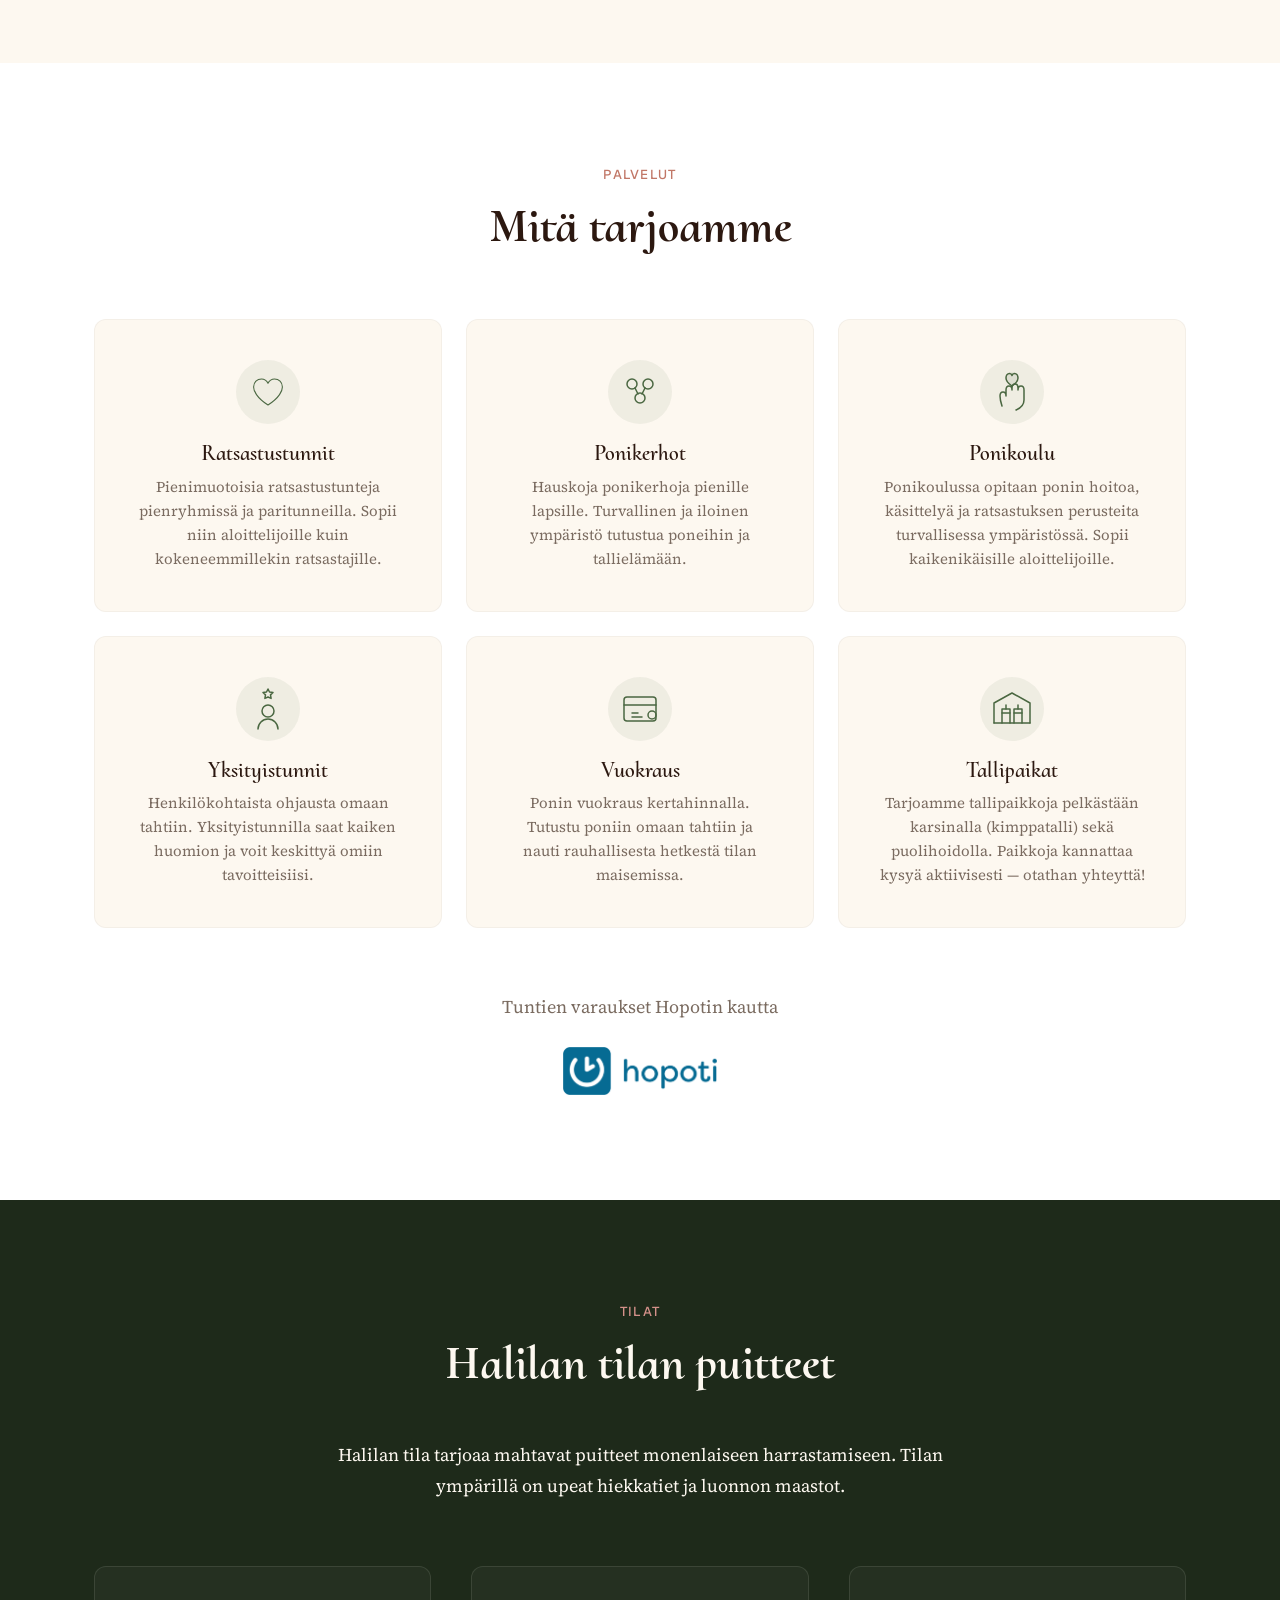
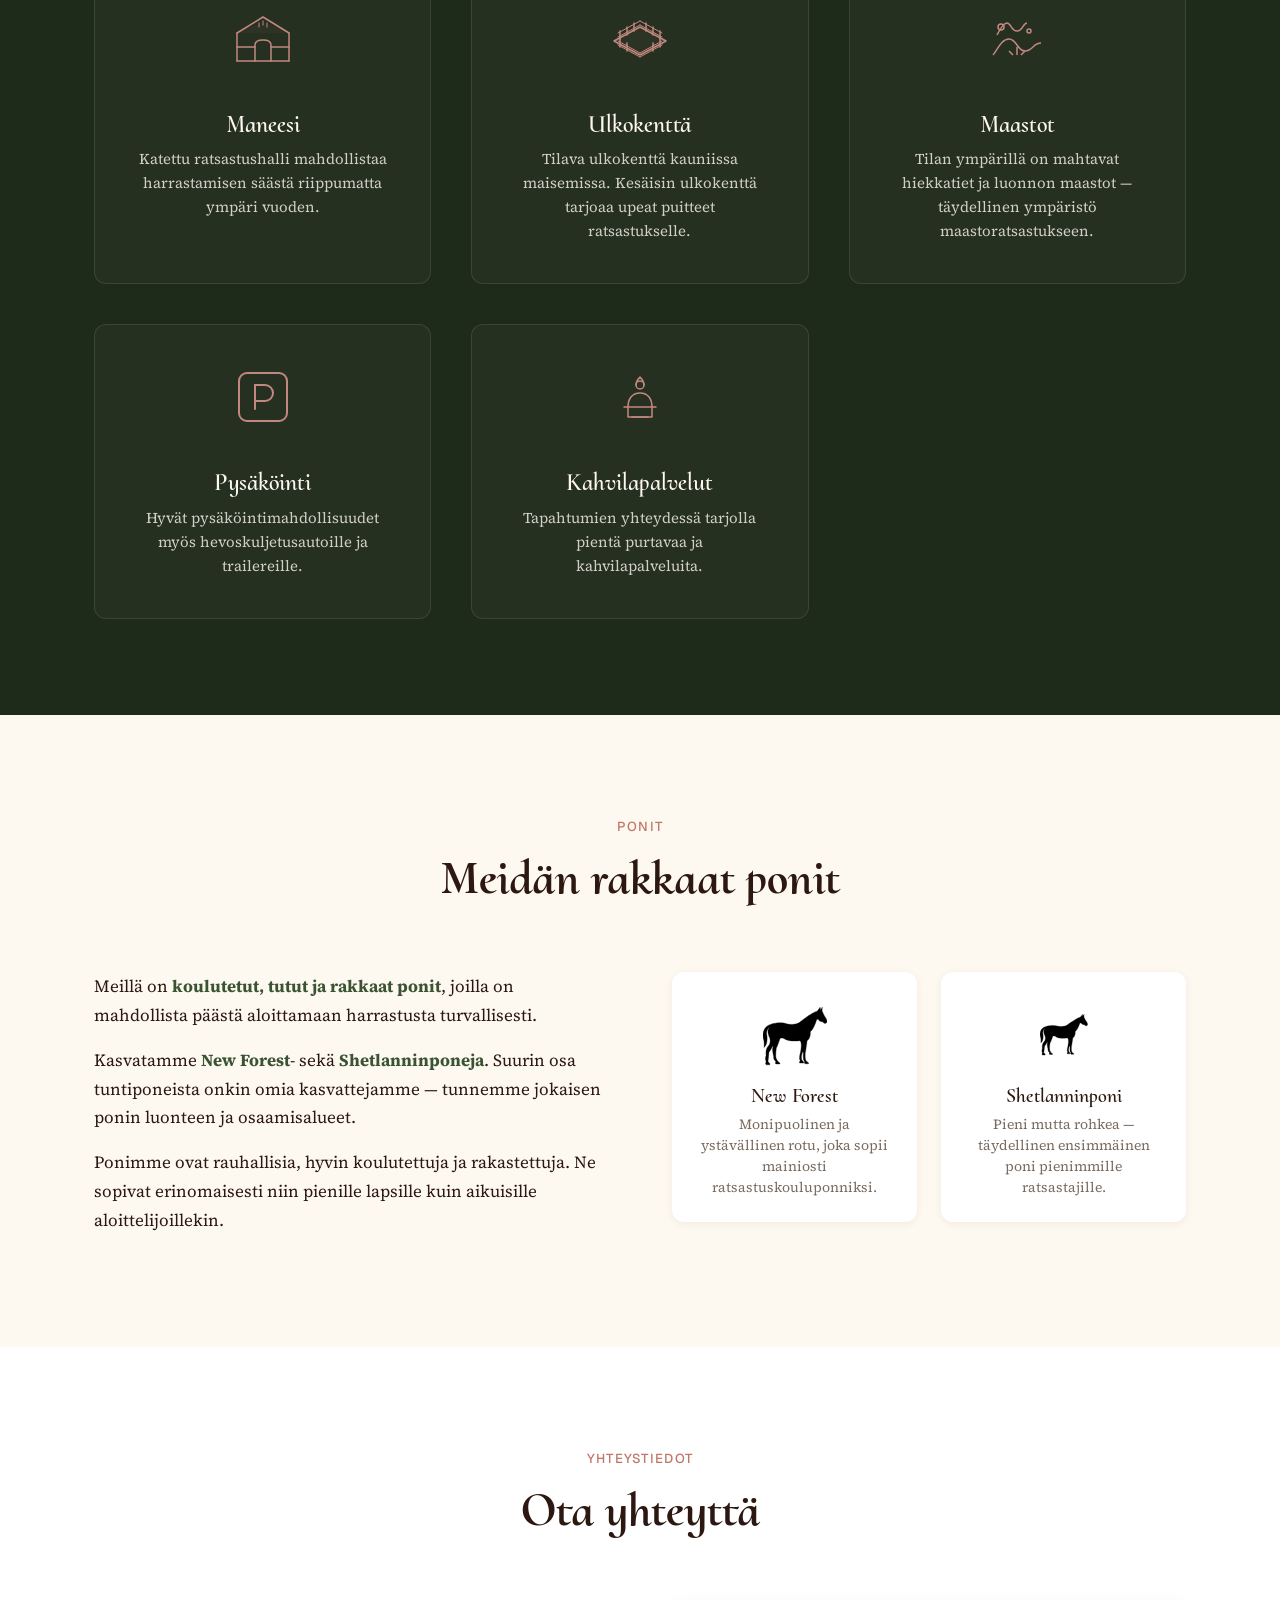
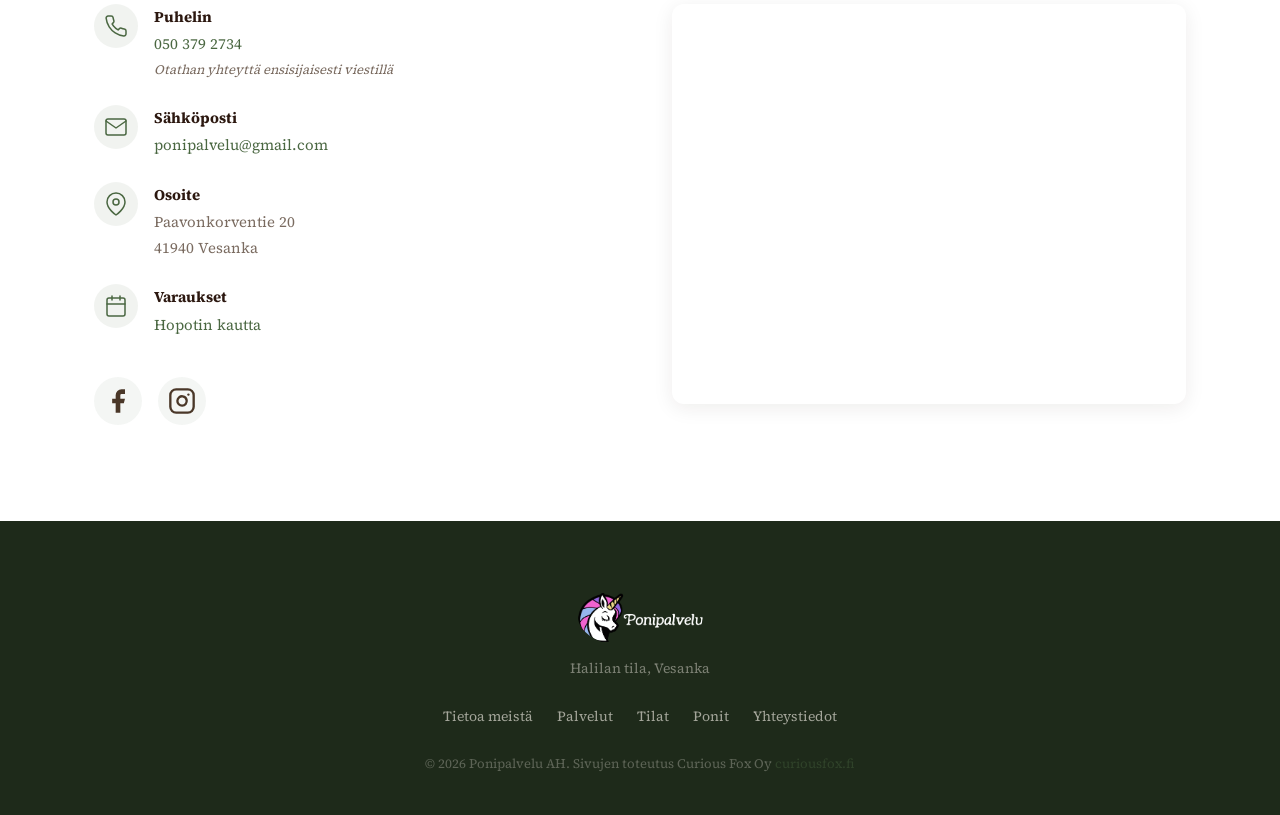
==== commit fbba8ef4: "Updated link" ====
--- a/index.html
+++ b/index.html
@@ -478,7 +478,7 @@
           <a href="#yhteystiedot">Yhteystiedot</a>
         </div>
         <div class="footer-copy">
-          <p>&copy; 2026 Ponipalvelu AH. Sivujen toteutus Curious Fox Oy <a href="https://curiousfox.fi" target="_blank" rel="noopener">https://curiousfox.fi</a></p>
+          <p>&copy; 2026 Ponipalvelu AH. Sivujen toteutus Curious Fox Oy <a href="https://curiousfox.fi/fi" target="_blank" rel="noopener">curiousfox.fi</a></p>
         </div>
       </div>
     </div>
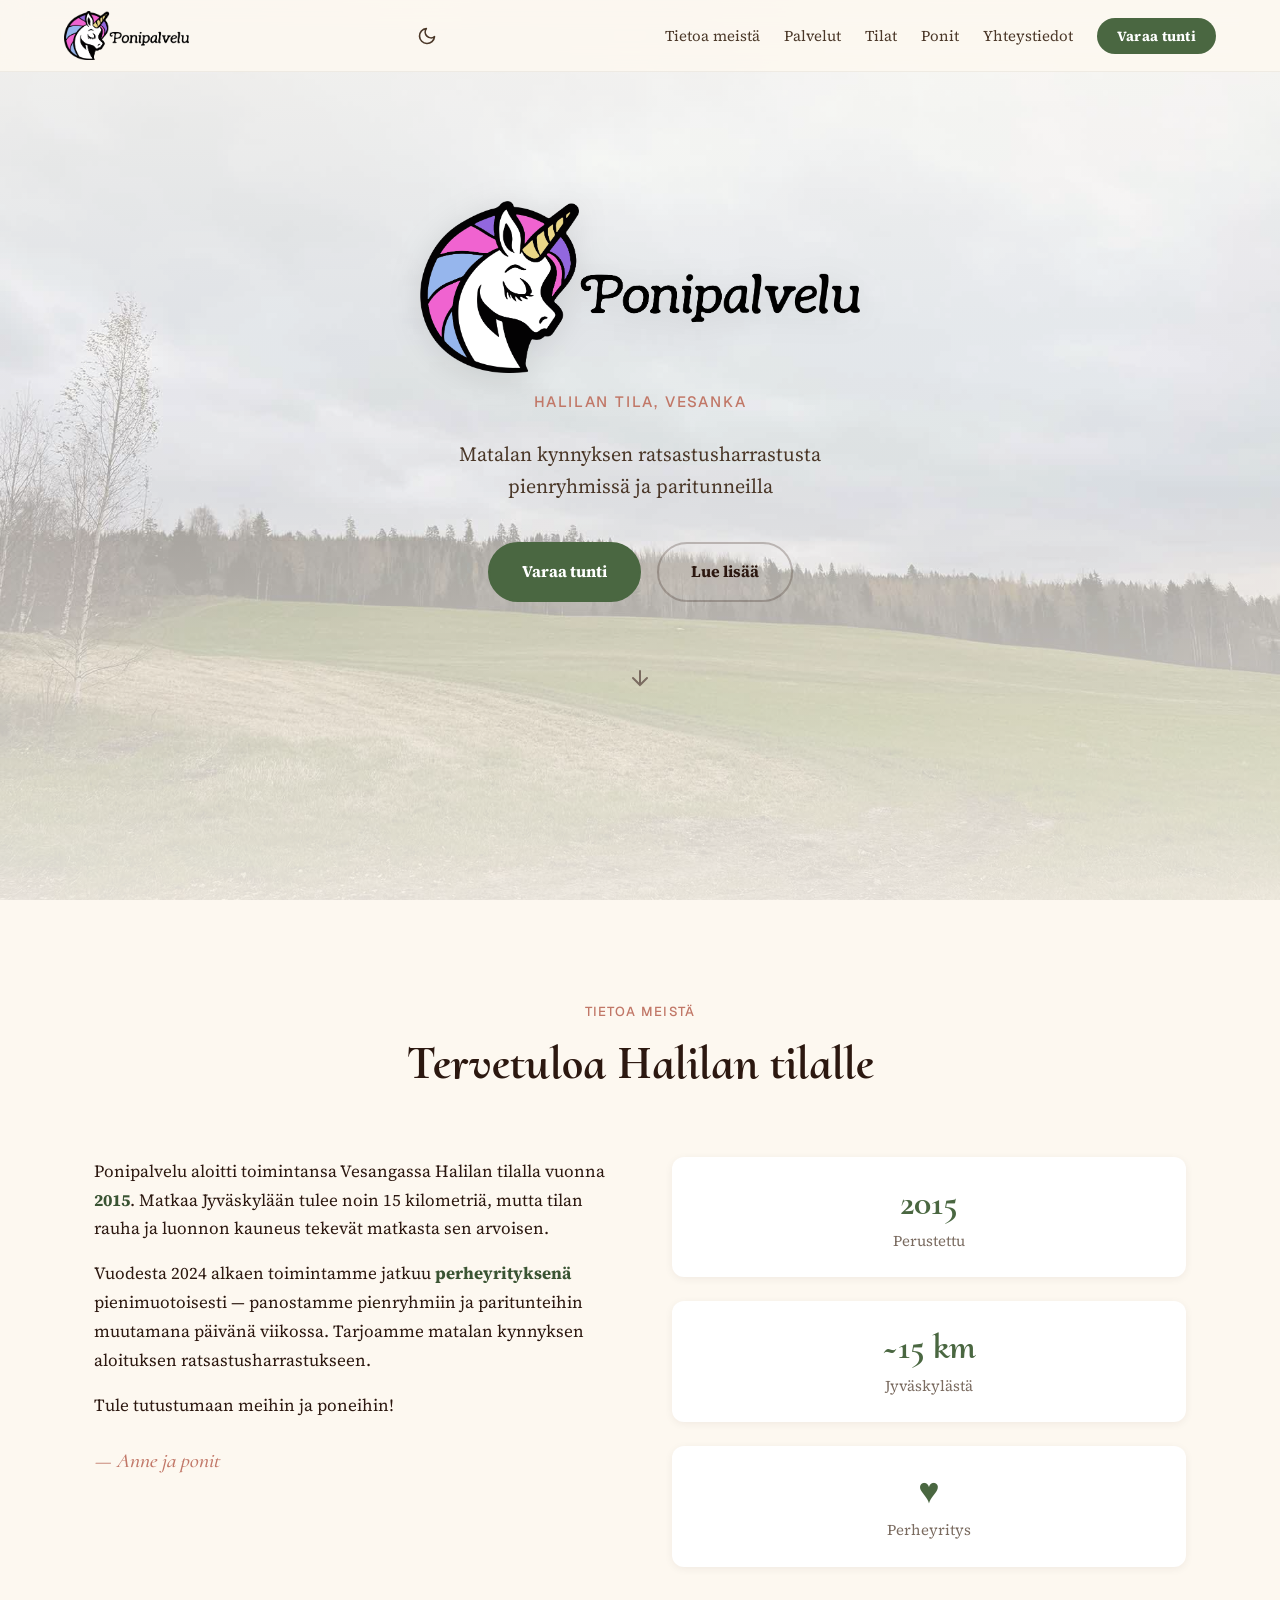
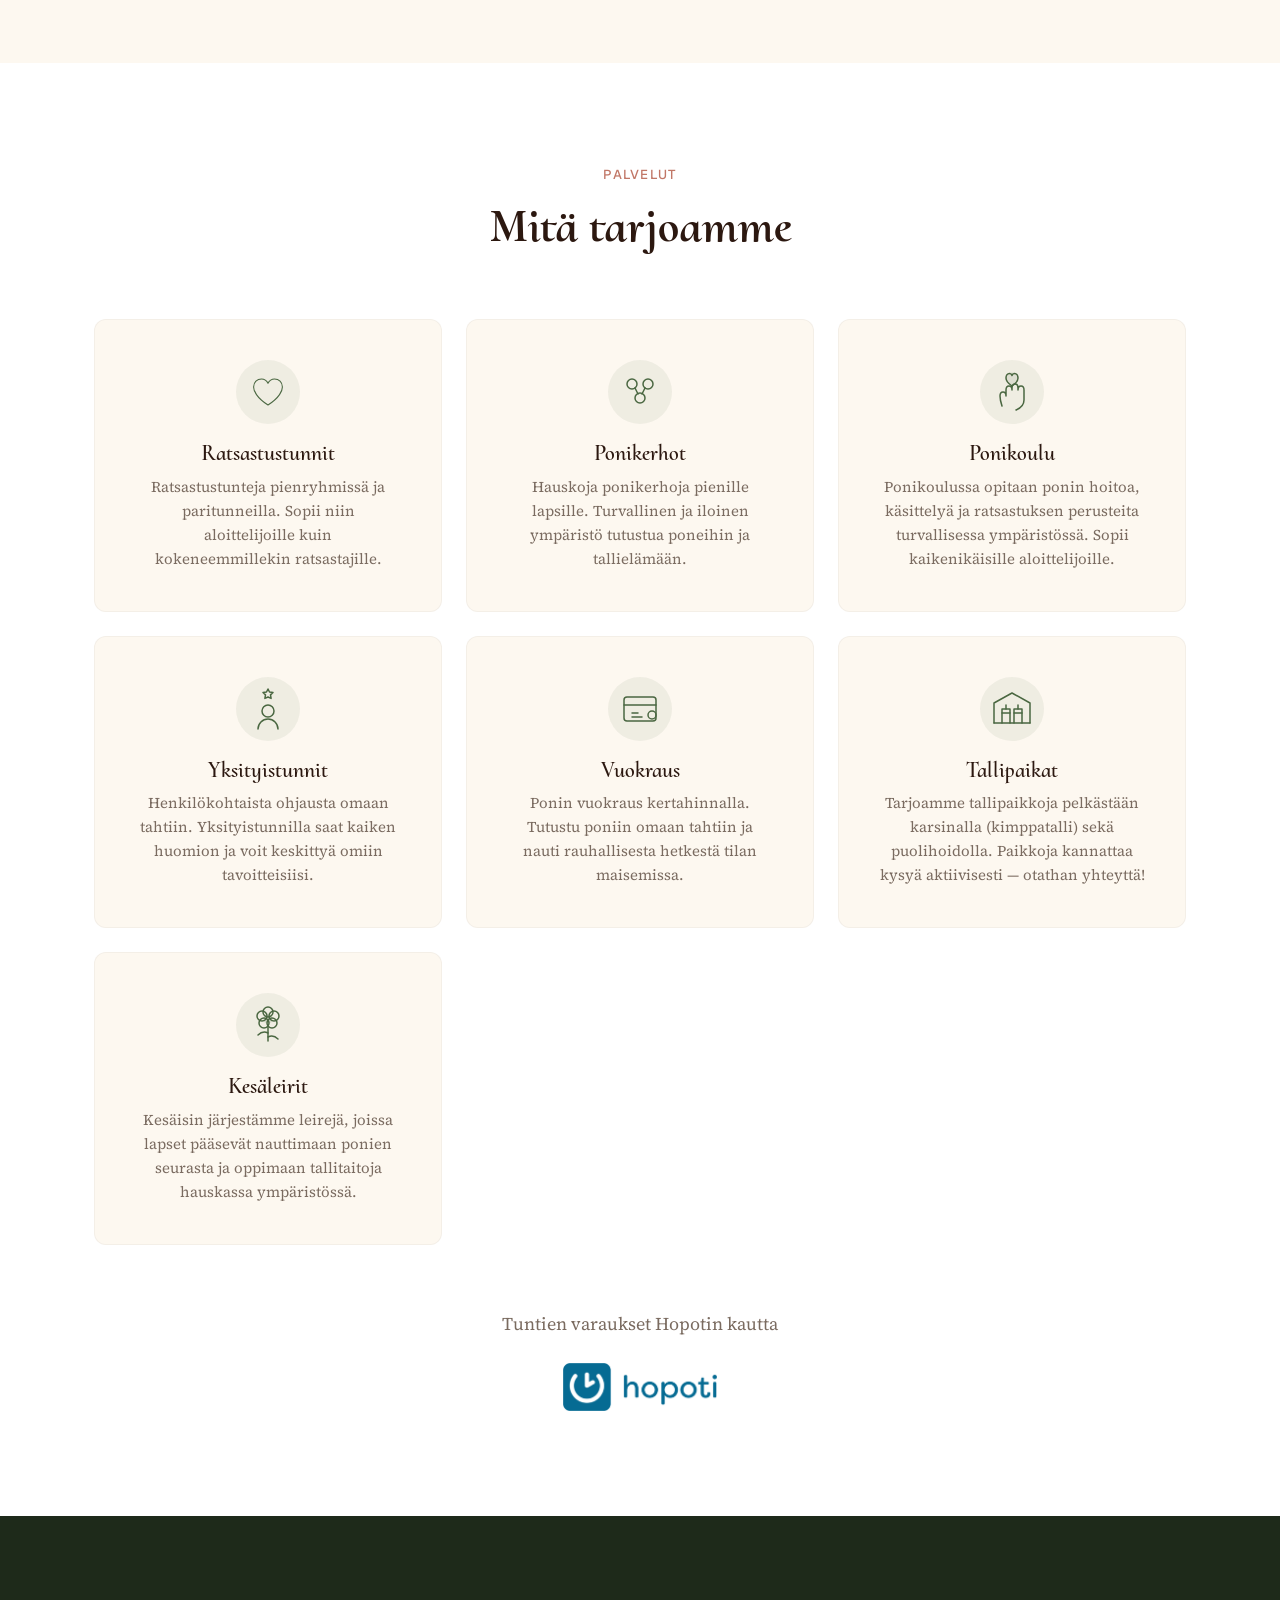
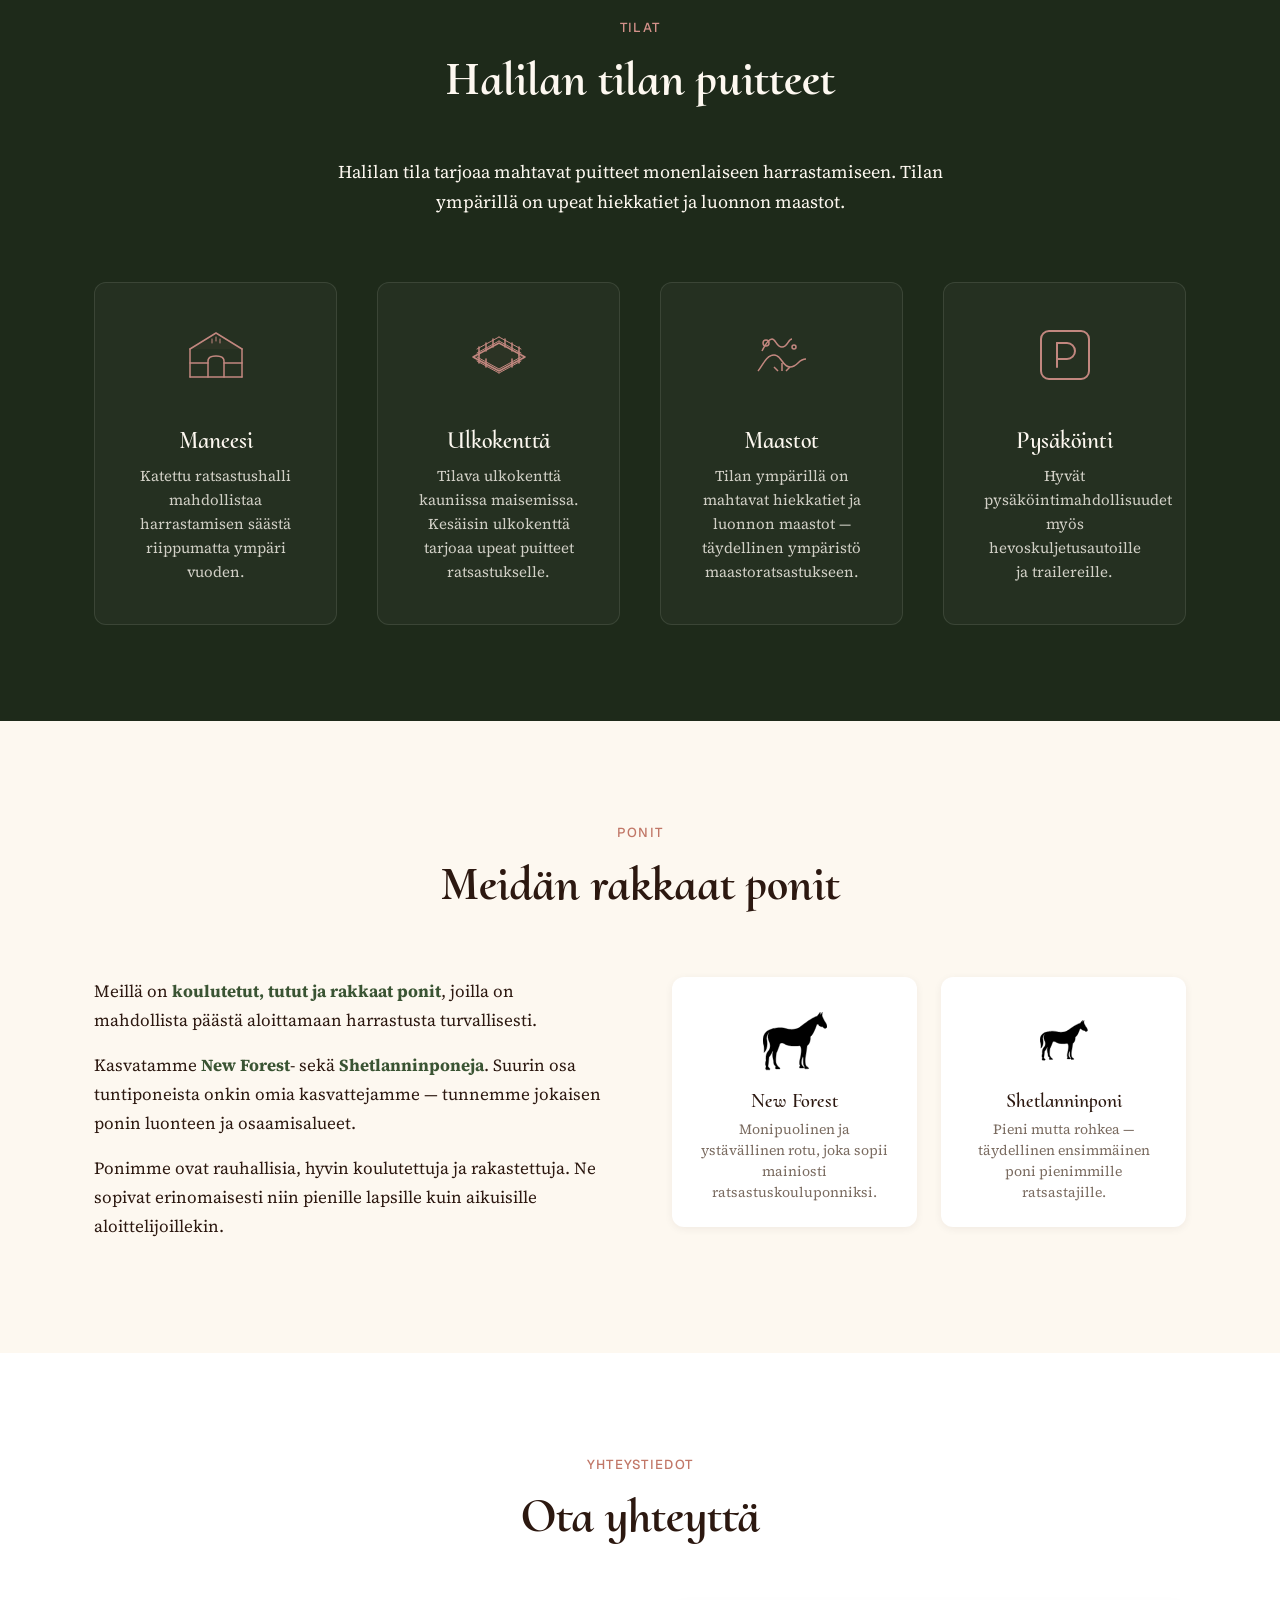
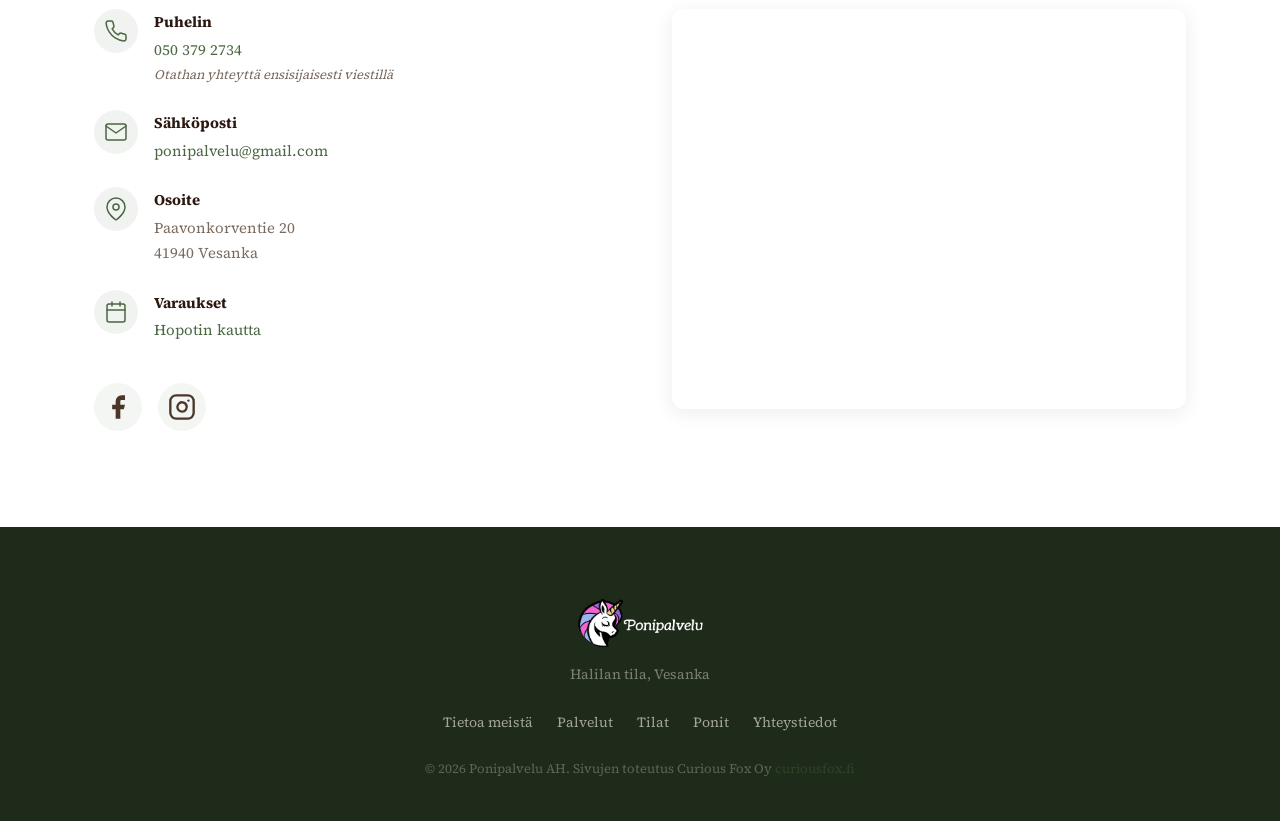
==== commit 30a3f094: "Updated to preload fonts on main and brand page" ====
--- a/index.html
+++ b/index.html
@@ -1,489 +1,502 @@
-<!DOCTYPE html>
-<html lang="fi">
-<head>
-  <meta charset="UTF-8">
-  <meta name="viewport" content="width=device-width, initial-scale=1.0">
-  <title>Ponipalvelu — Halilan tila, Vesanka</title>
-  <meta name="description" content="Ponipalvelu tarjoaa ratsastustunteja, ponikerhoja ja ponihetkiä Halilan tilalla Vesangassa, noin 15 km Jyväskylästä. Matalan kynnyksen aloitus harrastukseen!">
-  <meta name="keywords" content="ponipalvelu, ratsastus, ponit, Vesanka, Jyväskylä, ratsastustunnit, ponikerhot, ponihetket, Halilan tila">
-
-  <!-- Open Graph -->
-  <meta property="og:title" content="Ponipalvelu — Halilan tila, Vesanka">
-  <meta property="og:description" content="Matalan kynnyksen ratsastustunteja ja ponihetkiä Halilan tilalla Vesangassa. Tervetuloa tutustumaan!">
-  <meta property="og:type" content="website">
-  <meta property="og:url" content="https://ponipalvelu.fi">
-  <meta property="og:locale" content="fi_FI">
-
-  <link rel="stylesheet" href="styles.css?v=6">
-</head>
-<body>
-
-  <!-- Navigation -->
-  <header class="site-header" id="siteHeader">
-    <nav class="nav-container">
-      <a href="#hero" class="nav-logo">
-        <img src="assets/ponipalvelu_logo_black.png?v=6" alt="Ponipalvelu" class="logo-img logo-light">
-        <img src="assets/ponipalvelu_logo_white.png?v=6" alt="Ponipalvelu" class="logo-img logo-dark">
-      </a>
-
-      <div class="nav-actions">
-        <button class="theme-toggle" id="themeToggle" aria-label="Vaihda tumma tila" type="button">
-          <svg class="theme-toggle__icon theme-toggle__icon--moon" viewBox="0 0 24 24" fill="none" stroke="currentColor" stroke-width="2" stroke-linecap="round" stroke-linejoin="round" aria-hidden="true">
-            <path d="M21 12.79A9 9 0 1 1 11.21 3 7 7 0 0 0 21 12.79z"/>
-          </svg>
-          <svg class="theme-toggle__icon theme-toggle__icon--sun" viewBox="0 0 24 24" fill="none" stroke="currentColor" stroke-width="2" stroke-linecap="round" stroke-linejoin="round" aria-hidden="true">
-            <circle cx="12" cy="12" r="5"/>
-            <line x1="12" y1="1" x2="12" y2="3"/>
-            <line x1="12" y1="21" x2="12" y2="23"/>
-            <line x1="4.22" y1="4.22" x2="5.64" y2="5.64"/>
-            <line x1="18.36" y1="18.36" x2="19.78" y2="19.78"/>
-            <line x1="1" y1="12" x2="3" y2="12"/>
-            <line x1="21" y1="12" x2="23" y2="12"/>
-            <line x1="4.22" y1="19.78" x2="5.64" y2="18.36"/>
-            <line x1="18.36" y1="5.64" x2="19.78" y2="4.22"/>
-          </svg>
-        </button>
-
-        <button class="nav-toggle" id="navToggle" aria-label="Avaa valikko" aria-expanded="false">
-          <span class="hamburger-line"></span>
-          <span class="hamburger-line"></span>
-          <span class="hamburger-line"></span>
-        </button>
-      </div>
-
-      <ul class="nav-links" id="navLinks">
-        <li><a href="#tietoa">Tietoa meistä</a></li>
-        <li><a href="#palvelut">Palvelut</a></li>
-        <li><a href="#tilat">Tilat</a></li>
-        <li><a href="#ponit">Ponit</a></li>
-        <li><a href="#yhteystiedot">Yhteystiedot</a></li>
-        <li><a href="https://hopoti.com/stable/Ponipalvelu" target="_blank" rel="noopener" class="nav-cta">Varaa tunti</a></li>
-      </ul>
-    </nav>
-  </header>
-
-  <!-- Hero -->
-  <section class="hero" id="hero">
-    <img src="assets/cover.jpg?v=6" alt="" class="hero-bg-img" aria-hidden="true">
-    <div class="hero-overlay"></div>
-    <div class="hero-content">
-      <h1 class="hero-title reveal">
-        <img src="assets/ponipalvelu_logo_black.png?v=6" alt="Ponipalvelu" class="hero-logo-img logo-light">
-        <img src="assets/ponipalvelu_logo_white.png?v=6" alt="Ponipalvelu" class="hero-logo-img logo-dark">
-      </h1>
-      <p class="hero-subtitle reveal">Halilan tila, Vesanka</p>
-      <p class="hero-tagline reveal">Matalan kynnyksen ratsastusharrastusta<br>pienryhmissä ja paritunneilla</p>
-      <div class="hero-actions reveal">
-        <a href="https://hopoti.com/stable/Ponipalvelu" target="_blank" rel="noopener" class="btn btn-primary">Varaa tunti</a>
-        <a href="#tietoa" class="btn btn-outline">Lue lisää</a>
-      </div>
-      <div class="hero-scroll-hint reveal">
-        <svg width="24" height="24" viewBox="0 0 24 24" fill="none" stroke="currentColor" stroke-width="2" stroke-linecap="round" aria-hidden="true">
-          <path d="M12 5v14M5 12l7 7 7-7"/>
-        </svg>
-      </div>
-    </div>
-  </section>
-
-  <!-- About -->
-  <section class="section section-cream" id="tietoa">
-    <div class="container">
-      <div class="section-header reveal">
-        <span class="section-label">Tietoa meistä</span>
-        <h2 class="section-title">Tervetuloa Halilan tilalle</h2>
-      </div>
-      <div class="about-grid">
-        <div class="about-text reveal">
-          <p>Ponipalvelu aloitti toimintansa Vesangassa Halilan tilalla vuonna <strong>2015</strong>. Matkaa Jyväskylään tulee noin 15 kilometriä, mutta tilan rauha ja luonnon kauneus tekevät matkasta sen arvoisen.</p>
-          <p>Vuodesta 2024 alkaen toimintamme jatkuu <strong>perheyrityksenä</strong> pienimuotoisesti — panostamme pienryhmiin ja paritunteihin muutamana päivänä viikossa. Tarjoamme matalan kynnyksen aloituksen ratsastusharrastukseen.</p>
-          <p>Tule tutustumaan meihin ja poneihin!</p>
-          <p class="about-signature">— Anne ja ponit</p>
-        </div>
-        <div class="about-stats reveal">
-          <div class="stat-card">
-            <span class="stat-number">2015</span>
-            <span class="stat-label">Perustettu</span>
-          </div>
-          <div class="stat-card">
-            <span class="stat-number">~15 km</span>
-            <span class="stat-label">Jyväskylästä</span>
-          </div>
-          <div class="stat-card">
-            <span class="stat-number">♥</span>
-            <span class="stat-label">Perheyritys</span>
-          </div>
-        </div>
-      </div>
-    </div>
-  </section>
-
-  <!-- Services -->
-  <section class="section section-white" id="palvelut">
-    <div class="container">
-      <div class="section-header reveal">
-        <span class="section-label">Palvelut</span>
-        <h2 class="section-title">Mitä tarjoamme</h2>
-      </div>
-      <div class="services-grid">
-
-        <div class="service-card reveal">
-          <div class="service-icon">
-            <svg viewBox="0 0 48 48" width="48" height="48" fill="none" stroke="currentColor" stroke-width="1.5" stroke-linecap="round" stroke-linejoin="round" aria-hidden="true">
-              <g transform="translate(24,24) scale(0.72) translate(-24,-22)">
-                <path d="M24 40 C8 30 4 20 4 15 C4 8 9 4 15 4 C19 4 22 6 24 10 C26 6 29 4 33 4 C39 4 44 8 44 15 C44 20 40 30 24 40Z"/>
-              </g>
-            </svg>
-          </div>
-          <h3>Ratsastustunnit</h3>
-          <p>Pienimuotoisia ratsastustunteja pienryhmissä ja paritunneilla. Sopii niin aloittelijoille kuin kokeneemmillekin ratsastajille.</p>
-        </div>
-
-        <div class="service-card reveal">
-          <div class="service-icon">
-            <svg viewBox="0 0 48 48" width="48" height="48" fill="none" stroke="currentColor" stroke-width="1.5" stroke-linecap="round" stroke-linejoin="round" aria-hidden="true">
-              <circle cx="16" cy="16" r="5"/>
-              <circle cx="32" cy="16" r="5"/>
-              <circle cx="24" cy="30" r="5"/>
-              <path d="M19 20l3 6M29 20l-3 6"/>
-            </svg>
-          </div>
-          <h3>Ponikerhot</h3>
-          <p>Hauskoja ponikerhoja pienille lapsille. Turvallinen ja iloinen ympäristö tutustua poneihin ja tallielämään.</p>
-        </div>
-
-        <div class="service-card reveal">
-          <div class="service-icon">
-            <svg viewBox="0 0 48 48" width="48" height="48" fill="none" stroke="currentColor" stroke-width="1.5" stroke-linecap="round" stroke-linejoin="round" aria-hidden="true">
-              <!-- Hand reaching up -->
-              <path d="M14 38C14 38 12 32 12 28C12 26 13 24 15 24C17 24 18 26 18 28V22C18 20 19 18 21 18C23 18 24 20 24 22V20C24 18 25 16 27 16C29 16 30 18 30 20V22C30 20 31 18 33 18C35 18 36 20 36 22V32C36 36 33 40 28 42"/>
-              <!-- Heart above -->
-              <path d="M20 10C20 7 22.5 5 25 5C27.5 5 30 7 30 10C30 14 24 18 24 18C24 18 18 14 18 10C18 7 20.5 5 23 5" fill="currentColor" opacity="0.1"/>
-              <path d="M24 18C24 18 18 14 18 10C18 7.5 19.5 5.5 21.5 5.5C23.5 5.5 24 7.5 24 7.5C24 7.5 24.5 5.5 26.5 5.5C28.5 5.5 30 7.5 30 10C30 14 24 18 24 18Z"/>
-            </svg>
-          </div>
-          <h3>Ponikoulu</h3>
-          <p>Ponikoulussa opitaan ponin hoitoa, käsittelyä ja ratsastuksen perusteita turvallisessa ympäristössä. Sopii kaikenikäisille aloittelijoille.</p>
-        </div>
-
-        <div class="service-card reveal">
-          <div class="service-icon">
-            <svg viewBox="0 0 48 48" width="48" height="48" fill="none" stroke="currentColor" stroke-width="1.5" stroke-linecap="round" stroke-linejoin="round" aria-hidden="true">
-              <path d="M24 4l1.5 3 3.5.5-2.5 2.4.6 3.5L24 12l-3.1 1.4.6-3.5L19 7.5l3.5-.5z"/>
-              <circle cx="24" cy="26" r="6"/>
-              <path d="M14 44c0-5.5 4.5-10 10-10s10 4.5 10 10"/>
-            </svg>
-          </div>
-          <h3>Yksityistunnit</h3>
-          <p>Henkilökohtaista ohjausta omaan tahtiin. Yksityistunnilla saat kaiken huomion ja voit keskittyä omiin tavoitteisiisi.</p>
-        </div>
-
-        <div class="service-card reveal">
-          <div class="service-icon">
-            <svg viewBox="0 0 48 48" width="48" height="48" fill="none" stroke="currentColor" stroke-width="1.5" stroke-linecap="round" stroke-linejoin="round" aria-hidden="true">
-              <rect x="8" y="12" width="32" height="24" rx="3"/>
-              <path d="M8 20h32M16 28h6M16 32h10"/>
-              <circle cx="36" cy="30" r="4"/>
-            </svg>
-          </div>
-          <h3>Vuokraus</h3>
-          <p>Ponin vuokraus kertahinnalla. Tutustu poniin omaan tahtiin ja nauti rauhallisesta hetkestä tilan maisemissa.</p>
-        </div>
-
-        <div class="service-card reveal">
-          <div class="service-icon">
-            <svg viewBox="0 0 48 48" width="48" height="48" fill="none" stroke="currentColor" stroke-width="1.5" stroke-linecap="round" stroke-linejoin="round" aria-hidden="true">
-              <path d="M6 38V18L24 8L42 18V38"/>
-              <path d="M6 38H42"/>
-              <path d="M14 38V24H22V38"/>
-              <path d="M26 38V24H34V38"/>
-              <path d="M14 28H22M26 28H34"/>
-              <path d="M18 24V20M30 24V20"/>
-            </svg>
-          </div>
-          <h3>Tallipaikat</h3>
-          <p>Tarjoamme tallipaikkoja pelkästään karsinalla (kimppatalli) sekä puolihoidolla. Paikkoja kannattaa kysyä aktiivisesti — otathan yhteyttä!</p>
-        </div>
-
-      </div>
-
-      <div class="services-cta reveal">
-        <p>Tuntien varaukset Hopotin kautta</p>
-        <a href="https://hopoti.com/stable/Ponipalvelu" target="_blank" rel="noopener" class="hopoti-link">
-          <img src="assets/hopoti-logo-blue.png?v=6" alt="Varaa tunti Hopotissa" class="hopoti-logo">
-        </a>
-      </div>
-    </div>
-  </section>
-
-  <!-- Facilities -->
-  <section class="section section-dark" id="tilat">
-    <div class="container">
-      <div class="section-header reveal">
-        <span class="section-label">Tilat</span>
-        <h2 class="section-title">Halilan tilan puitteet</h2>
-      </div>
-      <p class="section-intro reveal">Halilan tila tarjoaa mahtavat puitteet monenlaiseen harrastamiseen. Tilan ympärillä on upeat hiekkatiet ja luonnon maastot.</p>
-      <div class="facilities-grid">
-
-        <div class="facility-card reveal">
-          <div class="facility-icon">
-            <svg viewBox="0 0 64 64" width="64" height="64" fill="none" stroke="currentColor" stroke-width="1.5" stroke-linecap="round" stroke-linejoin="round" aria-hidden="true">
-              <!-- Barn/arena shape -->
-              <path d="M6 54V26" />
-              <path d="M58 54V26" />
-              <path d="M6 26L32 10L58 26" />
-              <path d="M6 54H58" />
-              <!-- Arched roof line -->
-              <path d="M6 26C6 26 19 18 32 18C45 18 58 26 58 26" stroke-width="1.5" fill="currentColor" opacity="0.05"/>
-              <!-- Door -->
-              <path d="M24 54V38C24 35 27 33 32 33C37 33 40 35 40 38V54" />
-              <!-- Cross beams -->
-              <path d="M6 40H24M40 40H58" />
-              <!-- Ventilation lines on roof -->
-              <path d="M28 20V16M32 18V14M36 20V16" stroke-width="1"/>
-            </svg>
-          </div>
-          <h3>Maneesi</h3>
-          <p>Katettu ratsastushalli mahdollistaa harrastamisen säästä riippumatta ympäri vuoden.</p>
-        </div>
-
-        <div class="facility-card reveal">
-          <div class="facility-icon">
-            <svg viewBox="0 0 64 64" width="64" height="64" fill="none" stroke="currentColor" stroke-width="1.5" stroke-linecap="round" stroke-linejoin="round" aria-hidden="true">
-              <!-- 3D ground plane -->
-              <path d="M32 20L58 34L32 48L6 34Z" fill="currentColor" opacity="0.04"/>
-              <path d="M32 20L58 34L32 48L6 34Z" />
-              <!-- Fence posts - left side -->
-              <path d="M12 32V24" />
-              <path d="M19 28V20" />
-              <path d="M26 24V16" />
-              <!-- Fence posts - right side -->
-              <path d="M38 24V16" />
-              <path d="M45 28V20" />
-              <path d="M52 32V24" />
-              <!-- Fence rails - left -->
-              <path d="M10 30L32 18" stroke-width="1"/>
-              <path d="M10 26L32 14" stroke-width="1"/>
-              <!-- Fence rails - right -->
-              <path d="M32 18L54 30" stroke-width="1"/>
-              <path d="M32 14L54 26" stroke-width="1"/>
-              <!-- Fence posts - bottom left -->
-              <path d="M12 40V32" />
-              <path d="M19 44V36" />
-              <!-- Fence posts - bottom right -->
-              <path d="M45 44V36" />
-              <path d="M52 40V32" />
-              <!-- Fence rails - bottom left -->
-              <path d="M10 38L32 50" stroke-width="1"/>
-              <path d="M10 34L32 46" stroke-width="1"/>
-              <!-- Fence rails - bottom right -->
-              <path d="M32 50L54 38" stroke-width="1"/>
-              <path d="M32 46L54 34" stroke-width="1"/>
-            </svg>
-          </div>
-          <h3>Ulkokenttä</h3>
-          <p>Tilava ulkokenttä kauniissa maisemissa. Kesäisin ulkokenttä tarjoaa upeat puitteet ratsastukselle.</p>
-        </div>
-
-        <div class="facility-card reveal">
-          <div class="facility-icon">
-            <svg viewBox="0 0 64 64" width="64" height="64" fill="none" stroke="currentColor" stroke-width="1.5" aria-hidden="true">
-              <path d="M8 48c4-4 8-16 16-16s8 12 16 12 8-8 16-8"/>
-              <path d="M12 28c2-4 6-12 10-12s4 8 10 8 6-8 10-8"/>
-              <circle cx="16" cy="20" r="3"/>
-              <circle cx="44" cy="24" r="2"/>
-              <path d="M32 40v8M24 44l4 4M40 44l-4 4"/>
-            </svg>
-          </div>
-          <h3>Maastot</h3>
-          <p>Tilan ympärillä on mahtavat hiekkatiet ja luonnon maastot — täydellinen ympäristö maastoratsastukseen.</p>
-        </div>
-
-        <div class="facility-card reveal">
-          <div class="facility-icon">
-            <svg viewBox="0 0 64 64" width="64" height="64" fill="none" stroke="currentColor" stroke-width="2" stroke-linecap="round" stroke-linejoin="round" aria-hidden="true">
-              <rect x="8" y="8" width="48" height="48" rx="8"/>
-              <path d="M24 20V44"/>
-              <path d="M24 20H34C38.4 20 42 23.6 42 28C42 32.4 38.4 36 34 36H24"/>
-            </svg>
-          </div>
-          <h3>Pysäköinti</h3>
-          <p>Hyvät pysäköintimahdollisuudet myös hevoskuljetusautoille ja trailereille.</p>
-        </div>
-
-        <div class="facility-card reveal">
-          <div class="facility-icon">
-            <svg viewBox="0 0 64 64" width="64" height="64" fill="none" stroke="currentColor" stroke-width="1.5" stroke-linecap="round" stroke-linejoin="round" aria-hidden="true">
-              <path d="M20 42C20 34 24 28 32 28C40 28 44 34 44 42"/>
-              <path d="M16 42H48"/>
-              <path d="M20 42V52H44V42"/>
-              <circle cx="32" cy="20" r="4"/>
-              <path d="M28 20C28 16 32 12 32 12C32 12 36 16 36 20"/>
-              <path d="M24 52H40"/>
-            </svg>
-          </div>
-          <h3>Kahvilapalvelut</h3>
-          <p>Tapahtumien yhteydessä tarjolla pientä purtavaa ja kahvilapalveluita.</p>
-        </div>
-
-      </div>
-    </div>
-  </section>
-
-  <!-- Ponies -->
-  <section class="section section-cream" id="ponit">
-    <div class="container">
-      <div class="section-header reveal">
-        <span class="section-label">Ponit</span>
-        <h2 class="section-title">Meidän rakkaat ponit</h2>
-      </div>
-      <div class="ponies-content">
-        <div class="ponies-text reveal">
-          <p>Meillä on <strong>koulutetut, tutut ja rakkaat ponit</strong>, joilla on mahdollista päästä aloittamaan harrastusta turvallisesti.</p>
-          <p>Kasvatamme <strong>New Forest</strong>- sekä <strong>Shetlanninponeja</strong>. Suurin osa tuntiponeista onkin omia kasvattejamme — tunnemme jokaisen ponin luonteen ja osaamisalueet.</p>
-          <p>Ponimme ovat rauhallisia, hyvin koulutettuja ja rakastettuja. Ne sopivat erinomaisesti niin pienille lapsille kuin aikuisille aloittelijoillekin.</p>
-        </div>
-        <div class="ponies-breeds reveal">
-          <div class="breed-card">
-            <div class="breed-illustration">
-              <img src="assets/black-horse.svg?v=6" alt="" class="breed-icon" aria-hidden="true">
-            </div>
-            <h3>New Forest</h3>
-            <p>Monipuolinen ja ystävällinen rotu, joka sopii mainiosti ratsastuskouluponniksi.</p>
-          </div>
-          <div class="breed-card">
-            <div class="breed-illustration">
-              <img src="assets/black-pony.svg?v=6" alt="" class="breed-icon breed-icon--small" aria-hidden="true">
-            </div>
-            <h3>Shetlanninponi</h3>
-            <p>Pieni mutta rohkea — täydellinen ensimmäinen poni pienimmille ratsastajille.</p>
-          </div>
-        </div>
-      </div>
-    </div>
-  </section>
-
-  <!-- Contact -->
-  <section class="section section-white" id="yhteystiedot">
-    <div class="container">
-      <div class="section-header reveal">
-        <span class="section-label">Yhteystiedot</span>
-        <h2 class="section-title">Ota yhteyttä</h2>
-      </div>
-      <div class="contact-grid">
-
-        <div class="contact-info reveal">
-          <div class="contact-item">
-            <div class="contact-icon">
-              <svg viewBox="0 0 24 24" width="24" height="24" fill="none" stroke="currentColor" stroke-width="1.5" stroke-linecap="round" stroke-linejoin="round" aria-hidden="true">
-                <path d="M22 16.92v3a2 2 0 01-2.18 2 19.79 19.79 0 01-8.63-3.07 19.5 19.5 0 01-6-6 19.79 19.79 0 01-3.07-8.67A2 2 0 014.11 2h3a2 2 0 012 1.72c.127.96.361 1.903.7 2.81a2 2 0 01-.45 2.11L8.09 9.91a16 16 0 006 6l1.27-1.27a2 2 0 012.11-.45c.907.339 1.85.573 2.81.7A2 2 0 0122 16.92z"/>
-              </svg>
-            </div>
-            <div>
-              <strong>Puhelin</strong>
-              <a href="tel:+358503792734">050 379 2734</a>
-              <span class="contact-note">Otathan yhteyttä ensisijaisesti viestillä</span>
-            </div>
-          </div>
-
-          <div class="contact-item">
-            <div class="contact-icon">
-              <svg viewBox="0 0 24 24" width="24" height="24" fill="none" stroke="currentColor" stroke-width="1.5" stroke-linecap="round" stroke-linejoin="round" aria-hidden="true">
-                <path d="M4 4h16c1.1 0 2 .9 2 2v12c0 1.1-.9 2-2 2H4c-1.1 0-2-.9-2-2V6c0-1.1.9-2 2-2z"/>
-                <polyline points="22,6 12,13 2,6"/>
-              </svg>
-            </div>
-            <div>
-              <strong>Sähköposti</strong>
-              <a href="mailto:ponipalvelu@gmail.com">ponipalvelu@gmail.com</a>
-            </div>
-          </div>
-
-          <div class="contact-item">
-            <div class="contact-icon">
-              <svg viewBox="0 0 24 24" width="24" height="24" fill="none" stroke="currentColor" stroke-width="1.5" stroke-linecap="round" stroke-linejoin="round" aria-hidden="true">
-                <path d="M21 10c0 7-9 13-9 13s-9-6-9-13a9 9 0 0118 0z"/>
-                <circle cx="12" cy="10" r="3"/>
-              </svg>
-            </div>
-            <div>
-              <strong>Osoite</strong>
-              <span>Paavonkorventie 20</span>
-              <span>41940 Vesanka</span>
-            </div>
-          </div>
-
-          <div class="contact-item">
-            <div class="contact-icon">
-              <svg viewBox="0 0 24 24" width="24" height="24" fill="none" stroke="currentColor" stroke-width="1.5" stroke-linecap="round" stroke-linejoin="round" aria-hidden="true">
-                <rect x="3" y="4" width="18" height="18" rx="2" ry="2"/>
-                <line x1="16" y1="2" x2="16" y2="6"/>
-                <line x1="8" y1="2" x2="8" y2="6"/>
-                <line x1="3" y1="10" x2="21" y2="10"/>
-              </svg>
-            </div>
-            <div>
-              <strong>Varaukset</strong>
-              <a href="https://hopoti.com/stable/Ponipalvelu" target="_blank" rel="noopener">Hopotin kautta</a>
-            </div>
-          </div>
-
-          <div class="contact-social">
-            <a href="https://www.facebook.com/ponipalvelu" target="_blank" rel="noopener" aria-label="Facebook">
-              <svg viewBox="0 0 24 24" width="28" height="28" fill="currentColor" aria-hidden="true">
-                <path d="M18 2h-3a5 5 0 00-5 5v3H7v4h3v8h4v-8h3l1-4h-4V7a1 1 0 011-1h3z"/>
-              </svg>
-            </a>
-            <a href="https://www.instagram.com/ponipalvelu" target="_blank" rel="noopener" aria-label="Instagram">
-              <svg viewBox="0 0 24 24" width="28" height="28" fill="none" stroke="currentColor" stroke-width="2" stroke-linecap="round" stroke-linejoin="round" aria-hidden="true">
-                <rect x="2" y="2" width="20" height="20" rx="5" ry="5"/>
-                <path d="M16 11.37A4 4 0 1112.63 8 4 4 0 0116 11.37z"/>
-                <line x1="17.5" y1="6.5" x2="17.51" y2="6.5"/>
-              </svg>
-            </a>
-          </div>
-        </div>
-
-        <div class="contact-map reveal">
-          <iframe
-            src="https://www.google.com/maps/embed?pb=!1m18!1m12!1m3!1d1888.5!2d25.65!3d62.18!2m3!1f0!2f0!3f0!3m2!1i1024!2i768!4f13.1!3m3!1m2!1s0x4685731c97f3d72d%3A0x8e86cccf91eb8e41!2sPaavonkorventie%2020%2C%2041940%20Vesanka!5e0!3m2!1sfi!2sfi!4v1700000000000!5m2!1sfi!2sfi"
-            width="100%"
-            height="400"
-            style="border:0; border-radius: 12px;"
-            allowfullscreen=""
-            loading="lazy"
-            referrerpolicy="no-referrer-when-downgrade"
-            title="Ponipalvelun sijainti kartalla">
-          </iframe>
-        </div>
-
-      </div>
-    </div>
-  </section>
-
-  <!-- Footer -->
-  <footer class="site-footer">
-    <div class="container">
-      <div class="footer-content">
-        <div class="footer-brand">
-          <img src="assets/ponipalvelu_logo_black.png?v=6" alt="Ponipalvelu" class="footer-logo-img logo-light">
-          <img src="assets/ponipalvelu_logo_white.png?v=6" alt="Ponipalvelu" class="footer-logo-img logo-dark">
-          <p>Halilan tila, Vesanka</p>
-        </div>
-        <div class="footer-links">
-          <a href="#tietoa">Tietoa meistä</a>
-          <a href="#palvelut">Palvelut</a>
-          <a href="#tilat">Tilat</a>
-          <a href="#ponit">Ponit</a>
-          <a href="#yhteystiedot">Yhteystiedot</a>
-        </div>
-        <div class="footer-copy">
-          <p>&copy; 2026 Ponipalvelu AH. Sivujen toteutus Curious Fox Oy <a href="https://curiousfox.fi/fi" target="_blank" rel="noopener">curiousfox.fi</a></p>
-        </div>
-      </div>
-    </div>
-  </footer>
-
-  <script src="script.js?v=6"></script>
-</body>
-</html>
+<!DOCTYPE html>
+<html lang="fi">
+<head>
+  <meta charset="UTF-8">
+  <meta name="viewport" content="width=device-width, initial-scale=1.0">
+  <title>Ponipalvelu — Halilan tila, Vesanka</title>
+  <meta name="description" content="Ponipalvelu tarjoaa ratsastustunteja, ponikerhoja ja ponihetkiä Halilan tilalla Vesangassa, noin 15 km Jyväskylästä. Matalan kynnyksen aloitus harrastukseen!">
+  <meta name="keywords" content="ponipalvelu, ratsastus, ponit, Vesanka, Jyväskylä, ratsastustunnit, ponikerhot, ponihetket, Halilan tila">
+
+  <!-- Open Graph -->
+  <meta property="og:title" content="Ponipalvelu — Halilan tila, Vesanka">
+  <meta property="og:description" content="Matalan kynnyksen ratsastustunteja ja ponihetkiä Halilan tilalla Vesangassa. Tervetuloa tutustumaan!">
+  <meta property="og:type" content="website">
+  <meta property="og:url" content="https://ponipalvelu.fi">
+  <meta property="og:locale" content="fi_FI">
+
+  <link rel="apple-touch-icon" sizes="180x180" href="/apple-touch-icon.png">
+  <link rel="icon" type="image/png" sizes="32x32" href="/favicon-32x32.png">
+  <link rel="icon" type="image/png" sizes="16x16" href="/favicon-16x16.png">
+  <link rel="manifest" href="/site.webmanifest">
+  <link rel="icon" href="/favicon.ico" sizes="any">
+
+  <link rel="preload" href="assets/fonts/cormorant-upright-600-latin.woff2" as="font" type="font/woff2" crossorigin>
+  <link rel="preload" href="assets/fonts/source-serif-4-latin.woff2" as="font" type="font/woff2" crossorigin>
+  <link rel="preload" href="assets/fonts/geist-latin.woff2" as="font" type="font/woff2" crossorigin>
+  <link rel="stylesheet" href="styles.css?v=6">
+</head>
+<body>
+
+  <!-- Navigation -->
+  <header class="site-header" id="siteHeader">
+    <nav class="nav-container">
+      <a href="#hero" class="nav-logo">
+        <img src="assets/ponipalvelu_logo_black.png?v=6" alt="Ponipalvelu" class="logo-img logo-light">
+        <img src="assets/ponipalvelu_logo_white.png?v=6" alt="Ponipalvelu" class="logo-img logo-dark">
+      </a>
+
+      <div class="nav-actions">
+        <button class="theme-toggle" id="themeToggle" aria-label="Vaihda tumma tila" type="button">
+          <svg class="theme-toggle__icon theme-toggle__icon--moon" viewBox="0 0 24 24" fill="none" stroke="currentColor" stroke-width="2" stroke-linecap="round" stroke-linejoin="round" aria-hidden="true">
+            <path d="M21 12.79A9 9 0 1 1 11.21 3 7 7 0 0 0 21 12.79z"/>
+          </svg>
+          <svg class="theme-toggle__icon theme-toggle__icon--sun" viewBox="0 0 24 24" fill="none" stroke="currentColor" stroke-width="2" stroke-linecap="round" stroke-linejoin="round" aria-hidden="true">
+            <circle cx="12" cy="12" r="5"/>
+            <line x1="12" y1="1" x2="12" y2="3"/>
+            <line x1="12" y1="21" x2="12" y2="23"/>
+            <line x1="4.22" y1="4.22" x2="5.64" y2="5.64"/>
+            <line x1="18.36" y1="18.36" x2="19.78" y2="19.78"/>
+            <line x1="1" y1="12" x2="3" y2="12"/>
+            <line x1="21" y1="12" x2="23" y2="12"/>
+            <line x1="4.22" y1="19.78" x2="5.64" y2="18.36"/>
+            <line x1="18.36" y1="5.64" x2="19.78" y2="4.22"/>
+          </svg>
+        </button>
+
+        <button class="nav-toggle" id="navToggle" aria-label="Avaa valikko" aria-expanded="false">
+          <span class="hamburger-line"></span>
+          <span class="hamburger-line"></span>
+          <span class="hamburger-line"></span>
+        </button>
+      </div>
+
+      <ul class="nav-links" id="navLinks">
+        <li><a href="#tietoa">Tietoa meistä</a></li>
+        <li><a href="#palvelut">Palvelut</a></li>
+        <li><a href="#tilat">Tilat</a></li>
+        <li><a href="#ponit">Ponit</a></li>
+        <li><a href="#yhteystiedot">Yhteystiedot</a></li>
+        <li><a href="https://hopoti.com/stable/Ponipalvelu" target="_blank" rel="noopener" class="nav-cta">Varaa tunti</a></li>
+      </ul>
+    </nav>
+  </header>
+
+  <!-- Hero -->
+  <section class="hero" id="hero">
+    <img src="assets/cover.jpg?v=6" alt="" class="hero-bg-img" aria-hidden="true">
+    <div class="hero-overlay"></div>
+    <div class="hero-content">
+      <h1 class="hero-title reveal">
+        <img src="assets/ponipalvelu_logo_black.png?v=6" alt="Ponipalvelu" class="hero-logo-img logo-light">
+        <img src="assets/ponipalvelu_logo_white.png?v=6" alt="Ponipalvelu" class="hero-logo-img logo-dark">
+      </h1>
+      <p class="hero-subtitle reveal">Halilan tila, Vesanka</p>
+      <p class="hero-tagline reveal">Matalan kynnyksen ratsastusharrastusta<br>pienryhmissä ja paritunneilla</p>
+      <div class="hero-actions reveal">
+        <a href="https://hopoti.com/stable/Ponipalvelu" target="_blank" rel="noopener" class="btn btn-primary">Varaa tunti</a>
+        <a href="#tietoa" class="btn btn-outline">Lue lisää</a>
+      </div>
+      <div class="hero-scroll-hint reveal">
+        <svg width="24" height="24" viewBox="0 0 24 24" fill="none" stroke="currentColor" stroke-width="2" stroke-linecap="round" aria-hidden="true">
+          <path d="M12 5v14M5 12l7 7 7-7"/>
+        </svg>
+      </div>
+    </div>
+  </section>
+
+  <!-- About -->
+  <section class="section section-cream" id="tietoa">
+    <div class="container">
+      <div class="section-header reveal">
+        <span class="section-label">Tietoa meistä</span>
+        <h2 class="section-title">Tervetuloa Halilan tilalle</h2>
+      </div>
+      <div class="about-grid">
+        <div class="about-text reveal">
+          <p>Ponipalvelu aloitti toimintansa Vesangassa Halilan tilalla vuonna <strong>2015</strong>. Matkaa Jyväskylään tulee noin 15 kilometriä, mutta tilan rauha ja luonnon kauneus tekevät matkasta sen arvoisen.</p>
+          <p>Vuodesta 2024 alkaen toimintamme jatkuu <strong>perheyrityksenä</strong> pienimuotoisesti — panostamme pienryhmiin ja paritunteihin muutamana päivänä viikossa. Tarjoamme matalan kynnyksen aloituksen ratsastusharrastukseen.</p>
+          <p>Tule tutustumaan meihin ja poneihin!</p>
+          <p class="about-signature">— Anne ja ponit</p>
+        </div>
+        <div class="about-stats reveal">
+          <div class="stat-card">
+            <span class="stat-number">2015</span>
+            <span class="stat-label">Perustettu</span>
+          </div>
+          <div class="stat-card">
+            <span class="stat-number">~15 km</span>
+            <span class="stat-label">Jyväskylästä</span>
+          </div>
+          <div class="stat-card">
+            <span class="stat-number">♥</span>
+            <span class="stat-label">Perheyritys</span>
+          </div>
+        </div>
+      </div>
+    </div>
+  </section>
+
+  <!-- Services -->
+  <section class="section section-white" id="palvelut">
+    <div class="container">
+      <div class="section-header reveal">
+        <span class="section-label">Palvelut</span>
+        <h2 class="section-title">Mitä tarjoamme</h2>
+      </div>
+      <div class="services-grid">
+
+        <div class="service-card reveal">
+          <div class="service-icon">
+            <svg viewBox="0 0 48 48" width="48" height="48" fill="none" stroke="currentColor" stroke-width="1.5" stroke-linecap="round" stroke-linejoin="round" aria-hidden="true">
+              <g transform="translate(24,24) scale(0.72) translate(-24,-22)">
+                <path d="M24 40 C8 30 4 20 4 15 C4 8 9 4 15 4 C19 4 22 6 24 10 C26 6 29 4 33 4 C39 4 44 8 44 15 C44 20 40 30 24 40Z"/>
+              </g>
+            </svg>
+          </div>
+          <h3>Ratsastustunnit</h3>
+          <p>Ratsastustunteja pienryhmissä ja paritunneilla. Sopii niin aloittelijoille kuin kokeneemmillekin ratsastajille.</p>
+        </div>
+
+        <div class="service-card reveal">
+          <div class="service-icon">
+            <svg viewBox="0 0 48 48" width="48" height="48" fill="none" stroke="currentColor" stroke-width="1.5" stroke-linecap="round" stroke-linejoin="round" aria-hidden="true">
+              <circle cx="16" cy="16" r="5"/>
+              <circle cx="32" cy="16" r="5"/>
+              <circle cx="24" cy="30" r="5"/>
+              <path d="M19 20l3 6M29 20l-3 6"/>
+            </svg>
+          </div>
+          <h3>Ponikerhot</h3>
+          <p>Hauskoja ponikerhoja pienille lapsille. Turvallinen ja iloinen ympäristö tutustua poneihin ja tallielämään.</p>
+        </div>
+
+        <div class="service-card reveal">
+          <div class="service-icon">
+            <svg viewBox="0 0 48 48" width="48" height="48" fill="none" stroke="currentColor" stroke-width="1.5" stroke-linecap="round" stroke-linejoin="round" aria-hidden="true">
+              <!-- Hand reaching up -->
+              <path d="M14 38C14 38 12 32 12 28C12 26 13 24 15 24C17 24 18 26 18 28V22C18 20 19 18 21 18C23 18 24 20 24 22V20C24 18 25 16 27 16C29 16 30 18 30 20V22C30 20 31 18 33 18C35 18 36 20 36 22V32C36 36 33 40 28 42"/>
+              <!-- Heart above -->
+              <path d="M20 10C20 7 22.5 5 25 5C27.5 5 30 7 30 10C30 14 24 18 24 18C24 18 18 14 18 10C18 7 20.5 5 23 5" fill="currentColor" opacity="0.1"/>
+              <path d="M24 18C24 18 18 14 18 10C18 7.5 19.5 5.5 21.5 5.5C23.5 5.5 24 7.5 24 7.5C24 7.5 24.5 5.5 26.5 5.5C28.5 5.5 30 7.5 30 10C30 14 24 18 24 18Z"/>
+            </svg>
+          </div>
+          <h3>Ponikoulu</h3>
+          <p>Ponikoulussa opitaan ponin hoitoa, käsittelyä ja ratsastuksen perusteita turvallisessa ympäristössä. Sopii kaikenikäisille aloittelijoille.</p>
+        </div>
+
+        <div class="service-card reveal">
+          <div class="service-icon">
+            <svg viewBox="0 0 48 48" width="48" height="48" fill="none" stroke="currentColor" stroke-width="1.5" stroke-linecap="round" stroke-linejoin="round" aria-hidden="true">
+              <path d="M24 4l1.5 3 3.5.5-2.5 2.4.6 3.5L24 12l-3.1 1.4.6-3.5L19 7.5l3.5-.5z"/>
+              <circle cx="24" cy="26" r="6"/>
+              <path d="M14 44c0-5.5 4.5-10 10-10s10 4.5 10 10"/>
+            </svg>
+          </div>
+          <h3>Yksityistunnit</h3>
+          <p>Henkilökohtaista ohjausta omaan tahtiin. Yksityistunnilla saat kaiken huomion ja voit keskittyä omiin tavoitteisiisi.</p>
+        </div>
+
+        <div class="service-card reveal">
+          <div class="service-icon">
+            <svg viewBox="0 0 48 48" width="48" height="48" fill="none" stroke="currentColor" stroke-width="1.5" stroke-linecap="round" stroke-linejoin="round" aria-hidden="true">
+              <rect x="8" y="12" width="32" height="24" rx="3"/>
+              <path d="M8 20h32M16 28h6M16 32h10"/>
+              <circle cx="36" cy="30" r="4"/>
+            </svg>
+          </div>
+          <h3>Vuokraus</h3>
+          <p>Ponin vuokraus kertahinnalla. Tutustu poniin omaan tahtiin ja nauti rauhallisesta hetkestä tilan maisemissa.</p>
+        </div>
+
+        <div class="service-card reveal">
+          <div class="service-icon">
+            <svg viewBox="0 0 48 48" width="48" height="48" fill="none" stroke="currentColor" stroke-width="1.5" stroke-linecap="round" stroke-linejoin="round" aria-hidden="true">
+              <path d="M6 38V18L24 8L42 18V38"/>
+              <path d="M6 38H42"/>
+              <path d="M14 38V24H22V38"/>
+              <path d="M26 38V24H34V38"/>
+              <path d="M14 28H22M26 28H34"/>
+              <path d="M18 24V20M30 24V20"/>
+            </svg>
+          </div>
+          <h3>Tallipaikat</h3>
+          <p>Tarjoamme tallipaikkoja pelkästään karsinalla (kimppatalli) sekä puolihoidolla. Paikkoja kannattaa kysyä aktiivisesti — otathan yhteyttä!</p>
+        </div>
+
+        <div class="service-card reveal">
+          <div class="service-icon">
+            <svg viewBox="0 0 48 48" width="48" height="48" fill="none" stroke="currentColor" stroke-width="1.5" stroke-linecap="round" stroke-linejoin="round" aria-hidden="true">
+              <circle cx="24" cy="18" r="4" fill="currentColor" opacity="0.15"/>
+              <circle cx="24" cy="11" r="5"/>
+              <circle cx="30" cy="15" r="5"/>
+              <circle cx="28" cy="22" r="5"/>
+              <circle cx="20" cy="22" r="5"/>
+              <circle cx="18" cy="15" r="5"/>
+              <path d="M24 24V40"/>
+              <path d="M24 32C20 30 16 32 14 34"/>
+              <path d="M24 36C28 34 32 36 34 38"/>
+            </svg>
+          </div>
+          <h3>Kesäleirit</h3>
+          <p>Kesäisin järjestämme leirejä, joissa lapset pääsevät nauttimaan ponien seurasta ja oppimaan tallitaitoja hauskassa ympäristössä.</p>
+        </div>
+
+      </div>
+
+      <div class="services-cta reveal">
+        <p>Tuntien varaukset Hopotin kautta</p>
+        <a href="https://hopoti.com/stable/Ponipalvelu" target="_blank" rel="noopener" class="hopoti-link">
+          <img src="assets/hopoti-logo-blue.png?v=6" alt="Varaa tunti Hopotissa" class="hopoti-logo">
+        </a>
+      </div>
+    </div>
+  </section>
+
+  <!-- Facilities -->
+  <section class="section section-dark" id="tilat">
+    <div class="container">
+      <div class="section-header reveal">
+        <span class="section-label">Tilat</span>
+        <h2 class="section-title">Halilan tilan puitteet</h2>
+      </div>
+      <p class="section-intro reveal">Halilan tila tarjoaa mahtavat puitteet monenlaiseen harrastamiseen. Tilan ympärillä on upeat hiekkatiet ja luonnon maastot.</p>
+      <div class="facilities-grid">
+
+        <div class="facility-card reveal">
+          <div class="facility-icon">
+            <svg viewBox="0 0 64 64" width="64" height="64" fill="none" stroke="currentColor" stroke-width="1.5" stroke-linecap="round" stroke-linejoin="round" aria-hidden="true">
+              <!-- Barn/arena shape -->
+              <path d="M6 54V26" />
+              <path d="M58 54V26" />
+              <path d="M6 26L32 10L58 26" />
+              <path d="M6 54H58" />
+              <!-- Arched roof line -->
+              <path d="M6 26C6 26 19 18 32 18C45 18 58 26 58 26" stroke-width="1.5" fill="currentColor" opacity="0.05"/>
+              <!-- Door -->
+              <path d="M24 54V38C24 35 27 33 32 33C37 33 40 35 40 38V54" />
+              <!-- Cross beams -->
+              <path d="M6 40H24M40 40H58" />
+              <!-- Ventilation lines on roof -->
+              <path d="M28 20V16M32 18V14M36 20V16" stroke-width="1"/>
+            </svg>
+          </div>
+          <h3>Maneesi</h3>
+          <p>Katettu ratsastushalli mahdollistaa harrastamisen säästä riippumatta ympäri vuoden.</p>
+        </div>
+
+        <div class="facility-card reveal">
+          <div class="facility-icon">
+            <svg viewBox="0 0 64 64" width="64" height="64" fill="none" stroke="currentColor" stroke-width="1.5" stroke-linecap="round" stroke-linejoin="round" aria-hidden="true">
+              <!-- 3D ground plane -->
+              <path d="M32 20L58 34L32 48L6 34Z" fill="currentColor" opacity="0.04"/>
+              <path d="M32 20L58 34L32 48L6 34Z" />
+              <!-- Fence posts - left side -->
+              <path d="M12 32V24" />
+              <path d="M19 28V20" />
+              <path d="M26 24V16" />
+              <!-- Fence posts - right side -->
+              <path d="M38 24V16" />
+              <path d="M45 28V20" />
+              <path d="M52 32V24" />
+              <!-- Fence rails - left -->
+              <path d="M10 30L32 18" stroke-width="1"/>
+              <path d="M10 26L32 14" stroke-width="1"/>
+              <!-- Fence rails - right -->
+              <path d="M32 18L54 30" stroke-width="1"/>
+              <path d="M32 14L54 26" stroke-width="1"/>
+              <!-- Fence posts - bottom left -->
+              <path d="M12 40V32" />
+              <path d="M19 44V36" />
+              <!-- Fence posts - bottom right -->
+              <path d="M45 44V36" />
+              <path d="M52 40V32" />
+              <!-- Fence rails - bottom left -->
+              <path d="M10 38L32 50" stroke-width="1"/>
+              <path d="M10 34L32 46" stroke-width="1"/>
+              <!-- Fence rails - bottom right -->
+              <path d="M32 50L54 38" stroke-width="1"/>
+              <path d="M32 46L54 34" stroke-width="1"/>
+            </svg>
+          </div>
+          <h3>Ulkokenttä</h3>
+          <p>Tilava ulkokenttä kauniissa maisemissa. Kesäisin ulkokenttä tarjoaa upeat puitteet ratsastukselle.</p>
+        </div>
+
+        <div class="facility-card reveal">
+          <div class="facility-icon">
+            <svg viewBox="0 0 64 64" width="64" height="64" fill="none" stroke="currentColor" stroke-width="1.5" aria-hidden="true">
+              <path d="M8 48c4-4 8-16 16-16s8 12 16 12 8-8 16-8"/>
+              <path d="M12 28c2-4 6-12 10-12s4 8 10 8 6-8 10-8"/>
+              <circle cx="16" cy="20" r="3"/>
+              <circle cx="44" cy="24" r="2"/>
+              <path d="M32 40v8M24 44l4 4M40 44l-4 4"/>
+            </svg>
+          </div>
+          <h3>Maastot</h3>
+          <p>Tilan ympärillä on mahtavat hiekkatiet ja luonnon maastot — täydellinen ympäristö maastoratsastukseen.</p>
+        </div>
+
+        <div class="facility-card reveal">
+          <div class="facility-icon">
+            <svg viewBox="0 0 64 64" width="64" height="64" fill="none" stroke="currentColor" stroke-width="2" stroke-linecap="round" stroke-linejoin="round" aria-hidden="true">
+              <rect x="8" y="8" width="48" height="48" rx="8"/>
+              <path d="M24 20V44"/>
+              <path d="M24 20H34C38.4 20 42 23.6 42 28C42 32.4 38.4 36 34 36H24"/>
+            </svg>
+          </div>
+          <h3>Pysäköinti</h3>
+          <p>Hyvät pysäköintimahdollisuudet myös hevoskuljetusautoille ja trailereille.</p>
+        </div>
+
+
+      </div>
+    </div>
+  </section>
+
+  <!-- Ponies -->
+  <section class="section section-cream" id="ponit">
+    <div class="container">
+      <div class="section-header reveal">
+        <span class="section-label">Ponit</span>
+        <h2 class="section-title">Meidän rakkaat ponit</h2>
+      </div>
+      <div class="ponies-content">
+        <div class="ponies-text reveal">
+          <p>Meillä on <strong>koulutetut, tutut ja rakkaat ponit</strong>, joilla on mahdollista päästä aloittamaan harrastusta turvallisesti.</p>
+          <p>Kasvatamme <strong>New Forest</strong>- sekä <strong>Shetlanninponeja</strong>. Suurin osa tuntiponeista onkin omia kasvattejamme — tunnemme jokaisen ponin luonteen ja osaamisalueet.</p>
+          <p>Ponimme ovat rauhallisia, hyvin koulutettuja ja rakastettuja. Ne sopivat erinomaisesti niin pienille lapsille kuin aikuisille aloittelijoillekin.</p>
+        </div>
+        <div class="ponies-breeds reveal">
+          <div class="breed-card">
+            <div class="breed-illustration">
+              <img src="assets/black-horse.svg?v=6" alt="" class="breed-icon" aria-hidden="true">
+            </div>
+            <h3>New Forest</h3>
+            <p>Monipuolinen ja ystävällinen rotu, joka sopii mainiosti ratsastuskouluponniksi.</p>
+          </div>
+          <div class="breed-card">
+            <div class="breed-illustration">
+              <img src="assets/black-pony.svg?v=6" alt="" class="breed-icon breed-icon--small" aria-hidden="true">
+            </div>
+            <h3>Shetlanninponi</h3>
+            <p>Pieni mutta rohkea — täydellinen ensimmäinen poni pienimmille ratsastajille.</p>
+          </div>
+        </div>
+      </div>
+    </div>
+  </section>
+
+  <!-- Contact -->
+  <section class="section section-white" id="yhteystiedot">
+    <div class="container">
+      <div class="section-header reveal">
+        <span class="section-label">Yhteystiedot</span>
+        <h2 class="section-title">Ota yhteyttä</h2>
+      </div>
+      <div class="contact-grid">
+
+        <div class="contact-info reveal">
+          <div class="contact-item">
+            <div class="contact-icon">
+              <svg viewBox="0 0 24 24" width="24" height="24" fill="none" stroke="currentColor" stroke-width="1.5" stroke-linecap="round" stroke-linejoin="round" aria-hidden="true">
+                <path d="M22 16.92v3a2 2 0 01-2.18 2 19.79 19.79 0 01-8.63-3.07 19.5 19.5 0 01-6-6 19.79 19.79 0 01-3.07-8.67A2 2 0 014.11 2h3a2 2 0 012 1.72c.127.96.361 1.903.7 2.81a2 2 0 01-.45 2.11L8.09 9.91a16 16 0 006 6l1.27-1.27a2 2 0 012.11-.45c.907.339 1.85.573 2.81.7A2 2 0 0122 16.92z"/>
+              </svg>
+            </div>
+            <div>
+              <strong>Puhelin</strong>
+              <a href="tel:+358503792734">050 379 2734</a>
+              <span class="contact-note">Otathan yhteyttä ensisijaisesti viestillä</span>
+            </div>
+          </div>
+
+          <div class="contact-item">
+            <div class="contact-icon">
+              <svg viewBox="0 0 24 24" width="24" height="24" fill="none" stroke="currentColor" stroke-width="1.5" stroke-linecap="round" stroke-linejoin="round" aria-hidden="true">
+                <path d="M4 4h16c1.1 0 2 .9 2 2v12c0 1.1-.9 2-2 2H4c-1.1 0-2-.9-2-2V6c0-1.1.9-2 2-2z"/>
+                <polyline points="22,6 12,13 2,6"/>
+              </svg>
+            </div>
+            <div>
+              <strong>Sähköposti</strong>
+              <a href="mailto:ponipalvelu@gmail.com">ponipalvelu@gmail.com</a>
+            </div>
+          </div>
+
+          <div class="contact-item">
+            <div class="contact-icon">
+              <svg viewBox="0 0 24 24" width="24" height="24" fill="none" stroke="currentColor" stroke-width="1.5" stroke-linecap="round" stroke-linejoin="round" aria-hidden="true">
+                <path d="M21 10c0 7-9 13-9 13s-9-6-9-13a9 9 0 0118 0z"/>
+                <circle cx="12" cy="10" r="3"/>
+              </svg>
+            </div>
+            <div>
+              <strong>Osoite</strong>
+              <span>Paavonkorventie 20</span>
+              <span>41940 Vesanka</span>
+            </div>
+          </div>
+
+          <div class="contact-item">
+            <div class="contact-icon">
+              <svg viewBox="0 0 24 24" width="24" height="24" fill="none" stroke="currentColor" stroke-width="1.5" stroke-linecap="round" stroke-linejoin="round" aria-hidden="true">
+                <rect x="3" y="4" width="18" height="18" rx="2" ry="2"/>
+                <line x1="16" y1="2" x2="16" y2="6"/>
+                <line x1="8" y1="2" x2="8" y2="6"/>
+                <line x1="3" y1="10" x2="21" y2="10"/>
+              </svg>
+            </div>
+            <div>
+              <strong>Varaukset</strong>
+              <a href="https://hopoti.com/stable/Ponipalvelu" target="_blank" rel="noopener">Hopotin kautta</a>
+            </div>
+          </div>
+
+          <div class="contact-social">
+            <a href="https://www.facebook.com/ponipalvelu" target="_blank" rel="noopener" aria-label="Facebook">
+              <svg viewBox="0 0 24 24" width="28" height="28" fill="currentColor" aria-hidden="true">
+                <path d="M18 2h-3a5 5 0 00-5 5v3H7v4h3v8h4v-8h3l1-4h-4V7a1 1 0 011-1h3z"/>
+              </svg>
+            </a>
+            <a href="https://www.instagram.com/ponipalvelu" target="_blank" rel="noopener" aria-label="Instagram">
+              <svg viewBox="0 0 24 24" width="28" height="28" fill="none" stroke="currentColor" stroke-width="2" stroke-linecap="round" stroke-linejoin="round" aria-hidden="true">
+                <rect x="2" y="2" width="20" height="20" rx="5" ry="5"/>
+                <path d="M16 11.37A4 4 0 1112.63 8 4 4 0 0116 11.37z"/>
+                <line x1="17.5" y1="6.5" x2="17.51" y2="6.5"/>
+              </svg>
+            </a>
+          </div>
+        </div>
+
+        <div class="contact-map reveal">
+          <iframe
+            src="https://www.google.com/maps/embed?pb=!1m18!1m12!1m3!1d1888.5!2d25.65!3d62.18!2m3!1f0!2f0!3f0!3m2!1i1024!2i768!4f13.1!3m3!1m2!1s0x4685731c97f3d72d%3A0x8e86cccf91eb8e41!2sPaavonkorventie%2020%2C%2041940%20Vesanka!5e0!3m2!1sfi!2sfi!4v1700000000000!5m2!1sfi!2sfi"
+            width="100%"
+            height="400"
+            style="border:0; border-radius: 12px;"
+            allowfullscreen=""
+            loading="lazy"
+            referrerpolicy="no-referrer-when-downgrade"
+            title="Ponipalvelun sijainti kartalla">
+          </iframe>
+        </div>
+
+      </div>
+    </div>
+  </section>
+
+  <!-- Footer -->
+  <footer class="site-footer">
+    <div class="container">
+      <div class="footer-content">
+        <div class="footer-brand">
+          <img src="assets/ponipalvelu_logo_black.png?v=6" alt="Ponipalvelu" class="footer-logo-img logo-light">
+          <img src="assets/ponipalvelu_logo_white.png?v=6" alt="Ponipalvelu" class="footer-logo-img logo-dark">
+          <p>Halilan tila, Vesanka</p>
+        </div>
+        <div class="footer-links">
+          <a href="#tietoa">Tietoa meistä</a>
+          <a href="#palvelut">Palvelut</a>
+          <a href="#tilat">Tilat</a>
+          <a href="#ponit">Ponit</a>
+          <a href="#yhteystiedot">Yhteystiedot</a>
+        </div>
+        <div class="footer-copy">
+          <p>&copy; 2026 Ponipalvelu AH. Sivujen toteutus Curious Fox Oy <a href="https://curiousfox.fi/fi" target="_blank" rel="noopener">curiousfox.fi</a></p>
+        </div>
+      </div>
+    </div>
+  </footer>
+
+  <script src="script.js?v=6"></script>
+</body>
+</html>
--- a/styles.css
+++ b/styles.css
@@ -742,7 +742,7 @@
 
 .facilities-grid {
   display: grid;
-  grid-template-columns: repeat(3, 1fr);
+  grid-template-columns: repeat(auto-fit, minmax(240px, 1fr));
   gap: var(--spacing-lg);
 }
 
@@ -1047,9 +1047,7 @@
   }
 
   .facilities-grid {
-    grid-template-columns: 1fr;
-    max-width: 500px;
-    margin: 0 auto;
+    grid-template-columns: repeat(auto-fit, minmax(220px, 1fr));
   }
 }
 
@@ -1415,3 +1413,4 @@
     border-bottom-color: rgba(232, 224, 212, 0.06);
   }
 }
+
